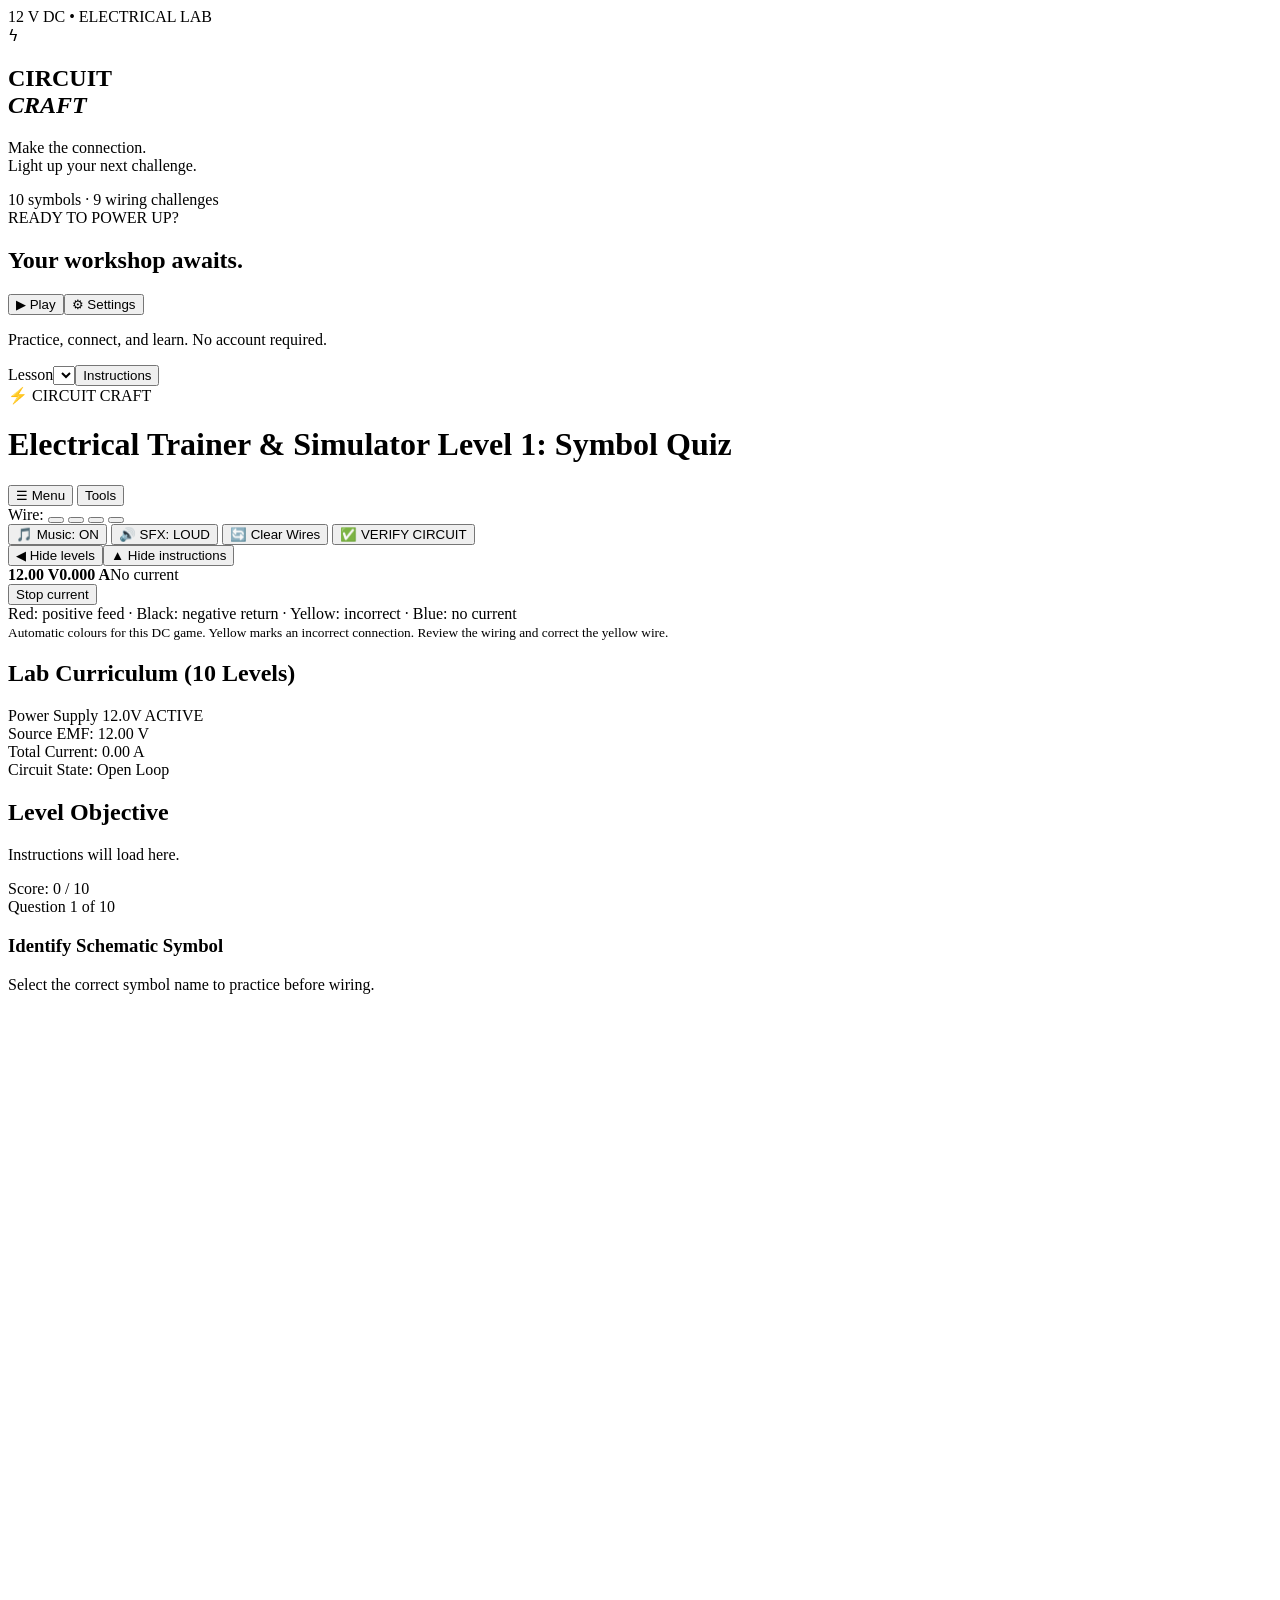
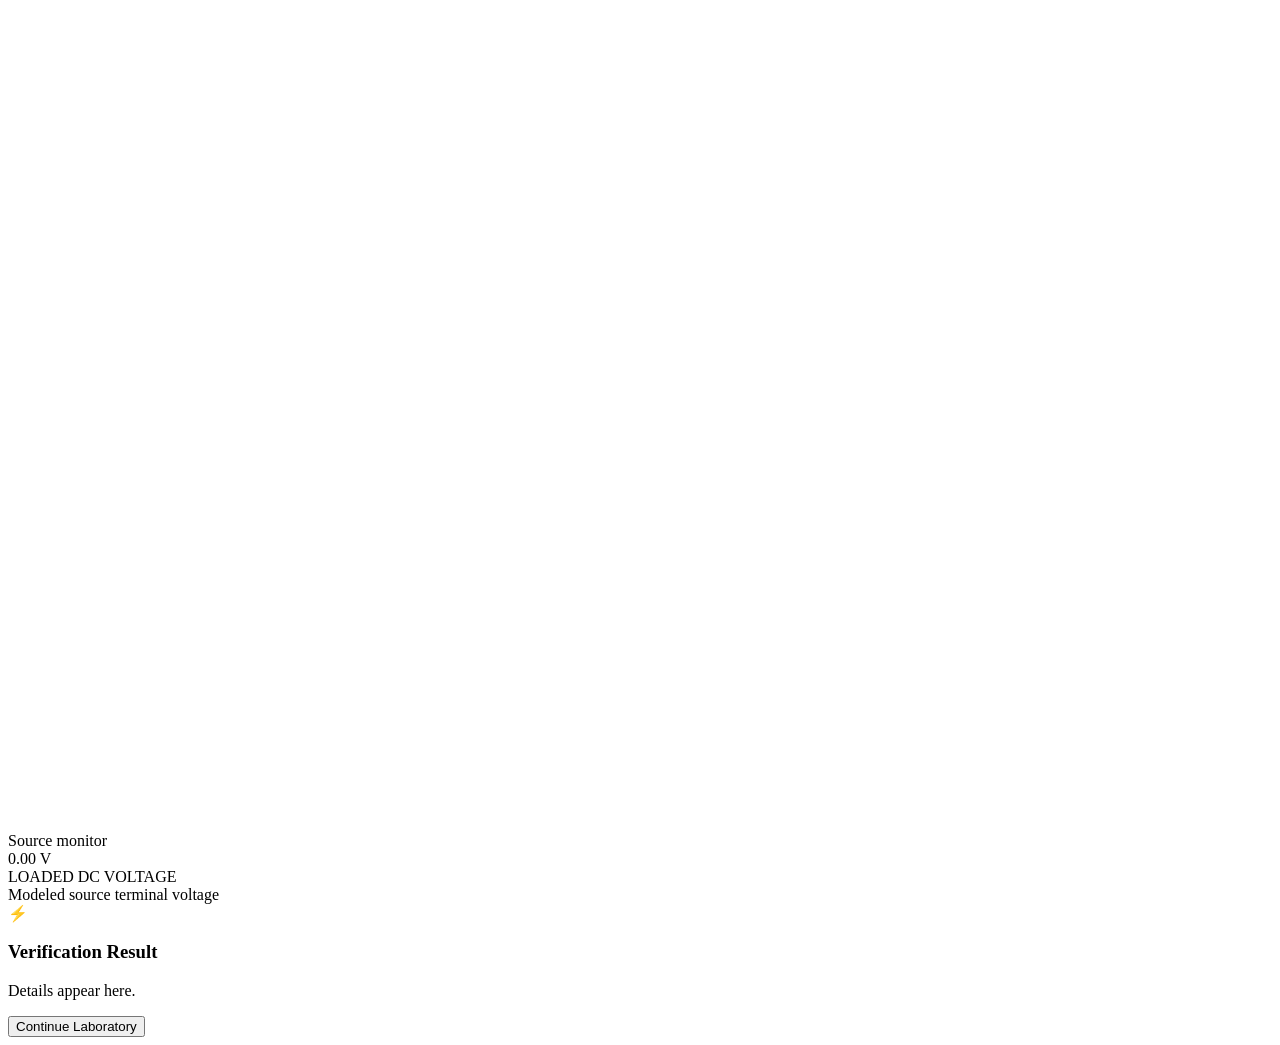
==== index.html @ 9e911fdd "first commit" ====
<!DOCTYPE html>
<html lang="en">
<head>
    <meta charset="UTF-8">
    <meta name="viewport" content="width=device-width, initial-scale=1.0, viewport-fit=cover">
    <title>Circuit Craft: Electrical Simulator & Vocational Trainer</title>
    <!-- Styles are bundled for offline use. -->
    <link rel="stylesheet" href="css/style.css">
    
    
</head>
<body data-screen="menu" class="flex flex-col h-screen w-screen overflow-hidden bg-stone-950">

    <!-- Top Header & Workspace Controls -->
    
<section id="startScreen" aria-label="Main menu">
 <div class="menu-shell">
  <div class="menu-intro"><span class="menu-eyebrow">12 V DC • ELECTRICAL LAB</span><div class="menu-bolt" aria-hidden="true">ϟ</div><h1>CIRCUIT<br><em>CRAFT</em></h1><p>Make the connection.<br>Light up your next challenge.</p><span class="menu-meta">10 symbols · 9 wiring challenges</span></div>
  <div class="menu-card" id="mainMenuPanel"><span class="menu-eyebrow">READY TO POWER UP?</span><h2>Your workshop awaits.</h2><button class="menu-primary" id="playGameBtn" onclick="startGame()">▶ Play</button><button onclick="openGameSettings()">⚙ Settings</button><p class="menu-footnote">Practice, connect, and learn. No account required.</p></div>
  <div class="menu-card" id="settingsPanel" hidden><h2>Settings</h2><label for="masterVolume">Sound volume <output id="volumeValue">60%</output></label><input id="masterVolume" type="range" min="0" max="100" value="60" oninput="setGameVolume(this.value)"><div class="sound-options"><button id="settingsMusicBtn" onclick="toggleMusic()">Music: ON</button><button id="settingsSfxBtn" onclick="toggleSFX()">Effects: ON</button></div><button onclick="previewGameSound()">♪ Test sound</button><button class="menu-primary" onclick="showMainMenu()">Back to menu</button></div>
 </div>
</section>
<div id="phoneNavigation"><label for="phoneLevelSelect">Lesson</label><select id="phoneLevelSelect" onchange="loadLevel(Number(this.value))" aria-label="Choose lesson"></select><button id="phoneHelpBtn" onclick="togglePhoneHelp()" aria-expanded="false">Instructions</button></div>
    <header class="h-14 bg-stone-950 border-b border-stone-800 px-5 flex justify-between items-center z-20 shadow-xl shrink-0">
        <div class="flex items-center gap-3">
            <div class="px-3 py-1 bg-amber-600 rounded-lg shadow-md text-stone-950 font-black text-sm tracking-wider border border-amber-400">
                ⚡ CIRCUIT CRAFT
            </div>
            <div>
                <h1 class="text-sm font-bold text-stone-100 flex items-center gap-2">
                    Electrical Trainer & Simulator
                    <span id="levelBadge" class="text-[11px] font-bold px-2 py-0.5 rounded bg-amber-900/70 text-amber-300 border border-amber-600/50">Level 1: Symbol Quiz</span>
                </h1>
            </div>
        </div>

        <!-- Toolbar Buttons & Wire Color Picker -->
        <div class="flex items-center gap-3">
            <button onclick="showMainMenu()" class="px-3 py-1 bg-stone-800 text-amber-300 text-xs font-bold rounded border border-stone-700">☰ Menu</button>
            <button id="phoneToolsBtn" type="button" aria-expanded="false" onclick="togglePhoneTools()">Tools</button>
            <!-- Wire Color Palette -->
            <div id="wireColorPicker" class="flex items-center gap-1 bg-stone-900 px-2.5 py-1 rounded-lg border border-stone-700 shadow-inner">
                <span class="text-[10px] font-bold text-stone-400 uppercase mr-1">Wire:</span>
                <button onclick="selectWireColor('red')" id="colorBtn_red" class="w-5 h-5 rounded-full bg-red-600 border-2 border-white ring-2 ring-amber-400 scale-110 shadow" title="Red: Power / Positive (+)" aria-label="Red Wire"></button>
                <button onclick="selectWireColor('black')" id="colorBtn_black" class="w-5 h-5 rounded-full bg-stone-900 border-2 border-stone-400 shadow" title="Black: Ground / Negative (-)" aria-label="Black Wire"></button>
                <button onclick="selectWireColor('blue')" id="colorBtn_blue" class="w-5 h-5 rounded-full bg-blue-500 border-2 border-stone-400 shadow" title="Blue: Signal / Series Bridge" aria-label="Blue Wire"></button>
                <button onclick="selectWireColor('yellow')" id="colorBtn_yellow" class="w-5 h-5 rounded-full bg-amber-400 border-2 border-stone-400 shadow" title="Yellow: Control Feed" aria-label="Yellow Wire"></button>
            </div>

            <!-- Audio Controls -->
            <button id="toggleMusicBtn" onclick="toggleMusic()" class="px-2.5 py-1 bg-stone-800 hover:bg-stone-700 text-stone-200 text-xs font-semibold rounded border border-stone-700">
                🎵 Music: ON
            </button>
            <button id="toggleSoundBtn" onclick="toggleSFX()" class="px-2.5 py-1 bg-stone-800 hover:bg-stone-700 text-stone-200 text-xs font-semibold rounded border border-stone-700">
                🔊 SFX: LOUD
            </button>
            
            <!-- Circuit Actions -->
            <button onclick="resetCurrentLevelWires()" class="px-3 py-1 bg-stone-800 hover:bg-amber-900/40 text-amber-300 text-xs font-bold rounded border border-amber-600/40 transition">
                🔄 Clear Wires
            </button>
            <button id="verifyCircuitBtn" onclick="verifyCircuit()" class="px-4 py-1.5 bg-emerald-500 hover:bg-emerald-400 text-stone-950 font-black text-xs rounded shadow-lg transition shadow-emerald-950/50 flex items-center gap-1">
                ✅ VERIFY CIRCUIT
            </button>
        </div>
    </header>

    <!-- Main Workspace Container (Fixed Height Zero-Scroll Flex) -->
    <nav id="panelControls" aria-label="Workspace view"><button id="postToolbar" hidden onclick="openPostProblems()">5 problem post-test</button><button id="certificateToolbarButton" hidden onclick="openCertificate()">Certificate of participation</button><button id="levelPanelToggle" type="button" aria-controls="levelSidebar phoneNavigation" aria-expanded="true" onclick="toggleLevelPanel()">◀ Hide levels</button><button id="instructionPanelToggle" type="button" aria-controls="objectivePanel wiringDetails modelNotes wireHelp wireLegend" aria-expanded="true" onclick="toggleInstructionPanel()">▲ Hide instructions</button></nav><section id="liveBar" aria-label="Live electrical readings"><div><strong id="liveVoltage">12.00 V</strong><strong id="liveCurrent">0.000 A</strong><span id="liveState" role="status">No current</span></div><div><button id="supplyButton" onclick="toggleSupply()" aria-pressed="true">Stop current</button></div></section><div id="wireLegend">Red: positive feed · Black: negative return · Yellow: incorrect · Blue: no current<br><small>Automatic colours for this DC game. Yellow marks an incorrect connection. Review the wiring and correct the yellow wire.</small></div>
<div id="savedLevelBar"><span id="savedLevelStatus"></span><button id="stayNextLevel" hidden onclick="nextChosenLevel()">Continue level →</button></div><div id="appViewport" class="flex-1 flex overflow-hidden relative">
        
        <!-- Left Sidebar Curriculum Level Selector -->
        <aside id="levelSidebar" class="w-64 bg-stone-950/95 border-r border-stone-800 flex flex-col shrink-0 z-10">
            <div class="p-2.5 border-b border-stone-800 bg-stone-900/50">
                <h2 class="text-[10px] font-extrabold text-amber-500 uppercase tracking-widest">Lab Curriculum (10 Levels)</h2>
            </div>
            <div class="flex-1 overflow-y-auto p-2 space-y-1 text-xs" id="levelMenuList">
                <!-- Dynamically populated levels -->
            </div>

            <!-- Telemetry Diagnostic Monitor -->
            <div class="p-3 border-t border-stone-800 bg-stone-950 text-[11px] font-mono space-y-1">
                <div class="text-stone-400 font-extrabold font-sans uppercase tracking-wider mb-0.5 flex justify-between text-[10px]">
                    <span>Power Supply</span>
                    <span id="powerStatus" class="text-emerald-400">12.0V ACTIVE</span>
                </div>
                <div class="flex justify-between text-stone-300">
                    <span>Source EMF:</span>
                    <span class="text-amber-400 font-bold">12.00 V</span>
                </div>
                <div class="flex justify-between text-stone-300">
                    <span>Total Current:</span>
                    <span id="totalCurrentMeter" class="text-cyan-400 font-bold">0.00 A</span>
                </div>
                <div class="flex justify-between text-stone-300">
                    <span>Circuit State:</span>
                    <span id="circuitStateText" class="text-amber-400 font-bold">Open Loop</span>
                </div>
            </div>
        </aside>

        <!-- Center Wooden Board Workbench Canvas -->
        <main class="flex-1 relative flex flex-col overflow-hidden beige-wood-board" id="workbenchContainer">
            
            <!-- Objective Header Overlay -->
            <div id="objectivePanel" class="p-3 bg-stone-950/90 border-b border-stone-800 flex justify-between items-center z-10 shadow-md shrink-0">
                <div class="max-w-3xl">
                    <h2 id="taskTitle" class="text-sm font-black text-amber-400 flex items-center gap-2">Level Objective</h2>
                    <p id="taskDesc" class="text-xs text-stone-300 mt-0.5 leading-snug">Instructions will load here.</p>
                </div>
                <div id="quizScoreBadge" class="hidden px-3 py-1 bg-amber-500/20 border border-amber-500/40 text-amber-300 text-xs font-bold rounded-lg">
                    Score: <span id="quizScore">0</span> / <span id="quizTotal">10</span>
                </div>
            </div>

            <!-- LEVEL 1: SCHEMATIC SYMBOL QUIZ -->
            <div id="quizViewContainer" class="flex-1 flex flex-col items-center justify-center p-4 z-10 hidden">
                <div id="quizCard" class="bg-stone-950/95 border border-stone-800 rounded-2xl p-6 max-w-lg w-full shadow-2xl backdrop-blur-md">
                    <div id="quizHeading" class="text-center mb-4">
                        <span class="text-[10px] font-black uppercase tracking-widest text-amber-400 bg-amber-500/10 px-2.5 py-0.5 rounded-full border border-amber-500/20" id="quizProgress">Question 1 of 10</span>
                        <h3 class="text-xl font-black text-stone-100 mt-1">Identify Schematic Symbol</h3>
                        <p class="text-xs text-stone-400">Select the correct symbol name to practice before wiring.</p>
                    </div>

                    <div id="quizSymbolPanel" class="bg-stone-900 border border-stone-800 rounded-xl p-4 mb-4 flex items-center justify-center relative shadow-inner h-36">
                        <svg id="quizSymbolSvg" class="w-28 h-28" viewBox="0 0 100 100"></svg>
                    </div>

                    <div id="quizOptionsGrid" class="grid grid-cols-2 gap-2.5 mb-3"></div>
                    <button id="quizNextQuestion" hidden onclick="nextQuizQuestion()">Next question →</button><div id="quizFeedback" class="text-center text-xs font-bold h-5"></div>
                </div>
            </div>

            <!-- HARDWARE WIRING WORKSPACE CANVAS -->
            <section id="wiringStatusPanel" hidden aria-label="Wiring check"><div id="wiringStatus" role="status" aria-live="polite" data-state="pending">Wiring incomplete</div><p id="wiringDetails"></p><details id="modelNotes"><summary>12 V DC model · 10 Ω lamps — assumptions &amp; practical guidance</summary><p>Readings use a 12 V DC source with 0.10 Ω internal resistance and fixed 10 Ω lamps. Closed switches and wires have zero resistance in the main model. Loaded source voltage may be below 12 V.</p><p>Wire colours update automatically: red positive feed, black negative return, yellow incorrect, blue no current. Blue does not mean a physical conductor is safe to touch. Incorrect connections remain editable until the level is complete.</p><p>Real lamps change resistance as they heat. This simplified model does not predict heating, inrush, or component damage. Brightness approximates calculated power.</p><p>The green indicator means the labelled terminal networks match this lesson. Equivalent junction wiring is accepted; other terminal assignments may be rejected. All required switches must be ON to complete a level.</p><p>This is a virtual learning activity. Physical wiring requires separate instructor-approved procedures and suitable equipment. The game does not provide installation or safety certification.</p><p>Reference: <a href="https://openstax.org/books/university-physics-volume-2/pages/10-3-kirchhoffs-rules" target="_blank" rel="noopener">OpenStax: Kirchhoff’s rules</a></p></details></section><div id="boardTools" hidden><div id="wireHelp"><strong>Flexible wires</strong><br>Connect two terminals. Click a wire to attach a pin; drag the pin to shape it. Double-click a pin to remove it. Esc cancels.</div><div class="wire-actions"><button id="autoRouteBtn" onclick="autoRouteSelected()" disabled>Reset wire shape</button><button id="deleteWireBtn" onclick="deleteSelectedWire()" disabled>Delete selected wire</button></div></div>
            <div id="wiringWorkspace" class="flex-1 relative w-full h-full overflow-hidden"><div id="boardSurface">
                <!-- SVG Wire Vectors Layer -->
                <svg id="wireCanvas" class="absolute inset-0 w-full h-full pointer-events-none z-10">
                    <defs>
                        <filter id="wireDropShadow" x="-10%" y="-10%" width="120%" height="120%">
                            <feDropShadow dx="2" dy="3" stdDeviation="2" flood-color="#000" flood-opacity="0.6"/>
                        </filter>
                    </defs>
                </svg>

                <!-- Confetti Visual Layer -->
                <canvas id="confettiCanvas" class="absolute inset-0 w-full h-full pointer-events-none z-20"></canvas>

                <!-- Dynamic Electrical Components Layer -->
                <div id="componentsLayer" class="absolute inset-0 z-0"></div>

                <!-- DRAGGABLE DIGITAL MULTIMETER WIDGET -->
                <div id="multimeterWidget" class="absolute top-4 right-4 w-44 bg-stone-950 border-2 border-stone-700 rounded-xl p-3 shadow-2xl z-30 cursor-move">
                    <div class="flex justify-between items-center mb-1.5 border-b border-stone-800 pb-1">
                        <span class="text-[10px] font-black text-stone-400 uppercase tracking-wider">Source monitor</span>
                        <span class="w-2 h-2 rounded-full bg-emerald-500 animate-pulse"></span>
                    </div>
                    <div class="bg-emerald-950/80 border border-emerald-800/80 rounded p-1.5 text-center mb-2">
                        <div id="multimeterReadout" class="font-mono text-base font-extrabold text-emerald-400 tracking-widest">0.00 V</div>
                        <div id="multimeterMode" class="text-[9px] font-mono text-emerald-600 font-bold">LOADED DC VOLTAGE</div>
                    </div>
                    <div class="text-[9px] text-stone-500 text-center font-bold">Modeled source terminal voltage</div>
                </div>
            </div>

            </div>
            <!-- Red Flash Screen FX Layer -->
            <div id="shockOverlay" class="absolute inset-0 pointer-events-none z-40 transition-opacity duration-150 opacity-0 bg-red-600/70"></div>
        </main>
    </div>

<div id="lessonResult" hidden role="dialog" aria-modal="true" aria-labelledby="resultTitle"><div class="result-card"><h2 id="resultTitle"></h2><p id="resultProgress"></p><p id="finalScore" hidden></p><button id="certificateReflectionButton" hidden onclick="openCertificate()">Please enter your name — get certificate</button><label for="understandAnswer">Do you understand the wiring and how the current flows?</label><select id="understandAnswer" onchange="document.getElementById('resultContinue').disabled=!this.value"><option value="">Choose your answer</option><option>Yes, I understand</option><option>I need more practice</option><option>I need help from my teacher</option></select><button id="resultContinue" onclick="continueLesson()" disabled>Continue level</button><button onclick="stayOnLevel()">Stay and review this level</button><label for="resultLevel">Go back to a level</label><select id="resultLevel"></select><button onclick="chooseResultLevel()">Go to selected level</button><button onclick="exitLesson()">Exit to menu</button></div></div>
<div id="correctToast" hidden role="status">★ Correct! Nicely done!</div>
<div id="celebrationOverlay" hidden role="dialog" aria-modal="true" aria-labelledby="celebrationTitle"><div id="celebrationParticles" aria-hidden="true"></div><div class="celebration-card"><div class="celebration-star" aria-hidden="true">★</div><h2 id="celebrationTitle">Circuit complete!</h2><p id="celebrationCaption"></p><p id="celebrationTotalScore" hidden aria-live="polite" style="font-size:clamp(24px,6vw,36px);font-weight:900;color:#fbbf24"></p><p>Your next step: reflect on what you learned.</p><button id="certificateCelebrationButton" hidden onclick="openCertificate()">Please enter your name — get certificate</button><button id="celebrationNext" onclick="finishCelebration()">Continue to question</button></div></div>
<div id="certificateDialog" hidden role="dialog" aria-modal="true" aria-labelledby="certificateTitle"><div class="certificate-card"><h2 id="certificateTitle">Your certificate of participation</h2><form onsubmit="prepareCertificate(event)"><label for="certificateName">Please enter your name</label><input id="certificateName" name="name" autocomplete="name" maxlength="80" required oninput="this.setCustomValidity('');invalidateCertificate()" placeholder="Full name as it should appear"><p>Your name stays on this device and is used only to create this certificate.</p><button type="submit">Create my certificate</button></form><p id="certificateMessage" role="status"></p><img id="certificatePreview" hidden alt="Your participation certificate"><a id="certificateDownload" hidden download onclick="afterCertificateDownload()">Download certificate</a><button onclick="closeCertificate()">Back to game</button></div></div>
<div id="postDialog" hidden role="dialog" aria-modal="true" aria-labelledby="postTitle"><section class="post-card"><h2 id="postTitle" tabindex="-1">Create a new wiring problem scenario</h2><div id="postIntro"><p>Your certificate download has been requested. Ready for five wiring problems?</p><p>This post-test has a separate score out of 5. It does not change your level score or certificate.</p><button onclick="startPostProblems()">Start the 5 problems</button></div><div id="postQuestion" hidden><p id="postProgress"></p><h3 id="postHeading"></h3><p id="postSituation"></p><div id="postDiagram" aria-label="Circuit description"></div><div id="postOptions"></div><p id="postFeedback" role="status" aria-live="polite"></p><div class="post-actions"><button id="postPrevious" onclick="movePostProblem(-1)">Previous problem</button><button id="postNext" onclick="movePostProblem(1)">Next problem</button></div></div><div id="postSummary" hidden><h3>Post-test completed</h3><p id="postScore"></p><div id="postReview"></div><button onclick="reviewPostProblems()">Review my answers</button></div><p class="post-note">These questions use the game's simplified DC circuits. They are not instructions for wiring a 230 V board.</p><button onclick="closePostProblems()">Back to game — keep my answers</button></section></div>
    <!-- Modal Dialog -->
    <div id="feedbackModal" class="fixed inset-0 bg-stone-950/80 backdrop-blur-sm flex items-center justify-center z-50 hidden">
        <div class="bg-stone-900 border border-stone-700 rounded-2xl p-5 max-w-sm w-full shadow-2xl text-center space-y-3">
            <div id="modalIcon" class="text-4xl">⚡</div>
            <h3 id="modalTitle" class="text-lg font-black text-stone-100">Verification Result</h3>
            <p id="modalBody" class="text-xs text-stone-300 leading-relaxed">Details appear here.</p>
            <button id="nextLevelBtn" hidden onclick="advanceVerifiedLevel()" class="w-full py-2 bg-emerald-500 text-stone-950 font-black rounded-lg text-xs">Next lesson</button>
            <button onclick="closeModal()" class="w-full py-2 bg-amber-500 hover:bg-amber-400 text-stone-950 font-black rounded-lg text-xs shadow-md">
                Continue Laboratory
            </button>
        </div>
    </div>

    <script src="js/script-1.js"></script>
<script src="js/script-2.js"></script>
<script id="deviceFitRuntime" src="js/script-3.js"></script><script id="visibleLevelRuntime" src="js/script-4.js"></script></body>
</html>
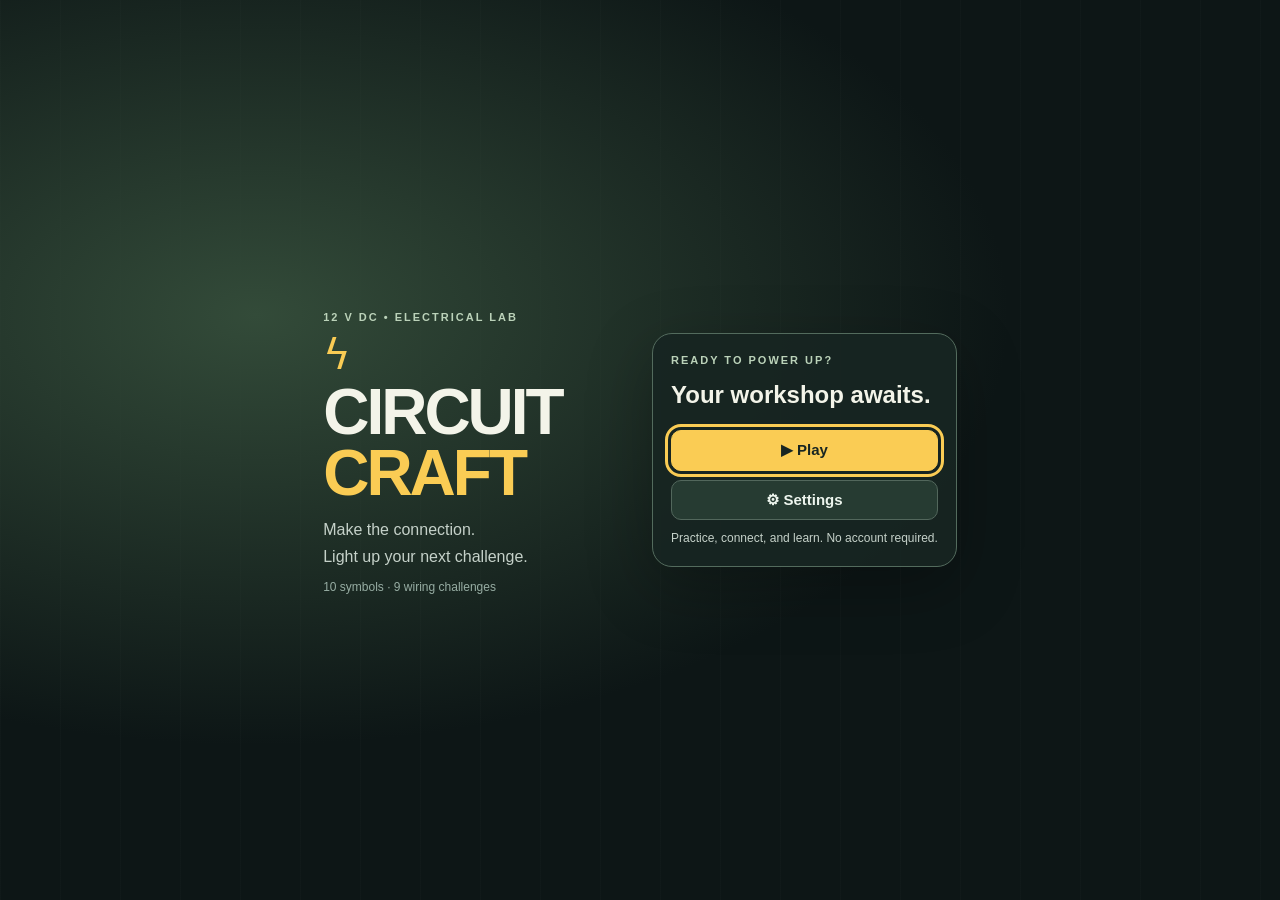
==== commit ee814435: "first commit" ====
--- a/index.html
+++ b/index.html
@@ -5,10 +5,457 @@
     <meta name="viewport" content="width=device-width, initial-scale=1.0, viewport-fit=cover">
     <title>Circuit Craft: Electrical Simulator & Vocational Trainer</title>
     <!-- Styles are bundled for offline use. -->
-    <link rel="stylesheet" href="css/style.css">
+    <style>*,:after,:before{--tw-border-spacing-x:0;--tw-border-spacing-y:0;--tw-translate-x:0;--tw-translate-y:0;--tw-rotate:0;--tw-skew-x:0;--tw-skew-y:0;--tw-scale-x:1;--tw-scale-y:1;--tw-pan-x: ;--tw-pan-y: ;--tw-pinch-zoom: ;--tw-scroll-snap-strictness:proximity;--tw-gradient-from-position: ;--tw-gradient-via-position: ;--tw-gradient-to-position: ;--tw-ordinal: ;--tw-slashed-zero: ;--tw-numeric-figure: ;--tw-numeric-spacing: ;--tw-numeric-fraction: ;--tw-ring-inset: ;--tw-ring-offset-width:0px;--tw-ring-offset-color:#fff;--tw-ring-color:rgba(59,130,246,.5);--tw-ring-offset-shadow:0 0 #0000;--tw-ring-shadow:0 0 #0000;--tw-shadow:0 0 #0000;--tw-shadow-colored:0 0 #0000;--tw-blur: ;--tw-brightness: ;--tw-contrast: ;--tw-grayscale: ;--tw-hue-rotate: ;--tw-invert: ;--tw-saturate: ;--tw-sepia: ;--tw-drop-shadow: ;--tw-backdrop-blur: ;--tw-backdrop-brightness: ;--tw-backdrop-contrast: ;--tw-backdrop-grayscale: ;--tw-backdrop-hue-rotate: ;--tw-backdrop-invert: ;--tw-backdrop-opacity: ;--tw-backdrop-saturate: ;--tw-backdrop-sepia: ;--tw-contain-size: ;--tw-contain-layout: ;--tw-contain-paint: ;--tw-contain-style: }::backdrop{--tw-border-spacing-x:0;--tw-border-spacing-y:0;--tw-translate-x:0;--tw-translate-y:0;--tw-rotate:0;--tw-skew-x:0;--tw-skew-y:0;--tw-scale-x:1;--tw-scale-y:1;--tw-pan-x: ;--tw-pan-y: ;--tw-pinch-zoom: ;--tw-scroll-snap-strictness:proximity;--tw-gradient-from-position: ;--tw-gradient-via-position: ;--tw-gradient-to-position: ;--tw-ordinal: ;--tw-slashed-zero: ;--tw-numeric-figure: ;--tw-numeric-spacing: ;--tw-numeric-fraction: ;--tw-ring-inset: ;--tw-ring-offset-width:0px;--tw-ring-offset-color:#fff;--tw-ring-color:rgba(59,130,246,.5);--tw-ring-offset-shadow:0 0 #0000;--tw-ring-shadow:0 0 #0000;--tw-shadow:0 0 #0000;--tw-shadow-colored:0 0 #0000;--tw-blur: ;--tw-brightness: ;--tw-contrast: ;--tw-grayscale: ;--tw-hue-rotate: ;--tw-invert: ;--tw-saturate: ;--tw-sepia: ;--tw-drop-shadow: ;--tw-backdrop-blur: ;--tw-backdrop-brightness: ;--tw-backdrop-contrast: ;--tw-backdrop-grayscale: ;--tw-backdrop-hue-rotate: ;--tw-backdrop-invert: ;--tw-backdrop-opacity: ;--tw-backdrop-saturate: ;--tw-backdrop-sepia: ;--tw-contain-size: ;--tw-contain-layout: ;--tw-contain-paint: ;--tw-contain-style: }/*! tailwindcss v3.4.17 | MIT License | https://tailwindcss.com*/*,:after,:before{box-sizing:border-box;border:0 solid #e5e7eb}:after,:before{--tw-content:""}:host,html{line-height:1.5;-webkit-text-size-adjust:100%;-moz-tab-size:4;-o-tab-size:4;tab-size:4;font-family:ui-sans-serif,system-ui,sans-serif,Apple Color Emoji,Segoe UI Emoji,Segoe UI Symbol,Noto Color Emoji;font-feature-settings:normal;font-variation-settings:normal;-webkit-tap-highlight-color:transparent}body{margin:0;line-height:inherit}hr{height:0;color:inherit;border-top-width:1px}abbr:where([title]){-webkit-text-decoration:underline dotted;text-decoration:underline dotted}h1,h2,h3,h4,h5,h6{font-size:inherit;font-weight:inherit}a{color:inherit;text-decoration:inherit}b,strong{font-weight:bolder}code,kbd,pre,samp{font-family:ui-monospace,SFMono-Regular,Menlo,Monaco,Consolas,Liberation Mono,Courier New,monospace;font-feature-settings:normal;font-variation-settings:normal;font-size:1em}small{font-size:80%}sub,sup{font-size:75%;line-height:0;position:relative;vertical-align:baseline}sub{bottom:-.25em}sup{top:-.5em}table{text-indent:0;border-color:inherit;border-collapse:collapse}button,input,optgroup,select,textarea{font-family:inherit;font-feature-settings:inherit;font-variation-settings:inherit;font-size:100%;font-weight:inherit;line-height:inherit;letter-spacing:inherit;color:inherit;margin:0;padding:0}button,select{text-transform:none}button,input:where([type=button]),input:where([type=reset]),input:where([type=submit]){-webkit-appearance:button;background-color:transparent;background-image:none}:-moz-focusring{outline:auto}:-moz-ui-invalid{box-shadow:none}progress{vertical-align:baseline}::-webkit-inner-spin-button,::-webkit-outer-spin-button{height:auto}[type=search]{-webkit-appearance:textfield;outline-offset:-2px}::-webkit-search-decoration{-webkit-appearance:none}::-webkit-file-upload-button{-webkit-appearance:button;font:inherit}summary{display:list-item}blockquote,dd,dl,figure,h1,h2,h3,h4,h5,h6,hr,p,pre{margin:0}fieldset{margin:0}fieldset,legend{padding:0}menu,ol,ul{list-style:none;margin:0;padding:0}dialog{padding:0}textarea{resize:vertical}input::-moz-placeholder,textarea::-moz-placeholder{opacity:1;color:#9ca3af}input::placeholder,textarea::placeholder{opacity:1;color:#9ca3af}[role=button],button{cursor:pointer}:disabled{cursor:default}audio,canvas,embed,iframe,img,object,svg,video{display:block;vertical-align:middle}img,video{max-width:100%;height:auto}[hidden]:where(:not([hidden=until-found])){display:none}.pointer-events-none{pointer-events:none}.visible{visibility:visible}.fixed{position:fixed}.absolute{position:absolute}.relative{position:relative}.inset-0{inset:0}.-bottom-1\.5{bottom:-.375rem}.-top-1\.5{top:-.375rem}.left-2{left:.5rem}.right-2{right:.5rem}.right-4{right:1rem}.top-4{top:1rem}.isolate{isolation:isolate}.z-0{z-index:0}.z-10{z-index:10}.z-20{z-index:20}.z-30{z-index:30}.z-40{z-index:40}.z-50{z-index:50}.my-1{margin-top:.25rem;margin-bottom:.25rem}.mb-0\.5{margin-bottom:.125rem}.mb-1{margin-bottom:.25rem}.mb-1\.5{margin-bottom:.375rem}.mb-2{margin-bottom:.5rem}.mb-3{margin-bottom:.75rem}.mb-4{margin-bottom:1rem}.mr-1{margin-right:.25rem}.mt-0\.5{margin-top:.125rem}.mt-1{margin-top:.25rem}.mt-1\.5{margin-top:.375rem}.mt-2{margin-top:.5rem}.flex{display:flex}.grid{display:grid}.hidden{display:none}.h-0{height:0}.h-1{height:.25rem}.h-10{height:2.5rem}.h-14{height:3.5rem}.h-2{height:.5rem}.h-2\.5{height:.625rem}.h-28{height:7rem}.h-36{height:9rem}.h-4{height:1rem}.h-5{height:1.25rem}.h-6{height:1.5rem}.h-full{height:100%}.h-screen{height:100vh}.w-0{width:0}.w-10{width:2.5rem}.w-2{width:.5rem}.w-2\.5{width:.625rem}.w-28{width:7rem}.w-3\/4{width:75%}.w-4{width:1rem}.w-44{width:11rem}.w-5{width:1.25rem}.w-64{width:16rem}.w-full{width:100%}.w-screen{width:100vw}.max-w-3xl{max-width:48rem}.max-w-lg{max-width:32rem}.max-w-sm{max-width:24rem}.flex-1{flex:1 1 0%}.shrink-0{flex-shrink:0}.scale-110{--tw-scale-x:1.1;--tw-scale-y:1.1}.scale-110,.transform{transform:translate(var(--tw-translate-x),var(--tw-translate-y)) rotate(var(--tw-rotate)) skewX(var(--tw-skew-x)) skewY(var(--tw-skew-y)) scaleX(var(--tw-scale-x)) scaleY(var(--tw-scale-y))}@keyframes pulse{50%{opacity:.5}}.animate-pulse{animation:pulse 2s cubic-bezier(.4,0,.6,1) infinite}.cursor-move{cursor:move}.cursor-pointer{cursor:pointer}.resize{resize:both}.grid-cols-2{grid-template-columns:repeat(2,minmax(0,1fr))}.flex-col{flex-direction:column}.items-center{align-items:center}.justify-center{justify-content:center}.justify-between{justify-content:space-between}.gap-1{gap:.25rem}.gap-2{gap:.5rem}.gap-2\.5{gap:.625rem}.gap-3{gap:.75rem}.space-y-1>:not([hidden])~:not([hidden]){--tw-space-y-reverse:0;margin-top:calc(.25rem*(1 - var(--tw-space-y-reverse)));margin-bottom:calc(.25rem*var(--tw-space-y-reverse))}.space-y-3>:not([hidden])~:not([hidden]){--tw-space-y-reverse:0;margin-top:calc(.75rem*(1 - var(--tw-space-y-reverse)));margin-bottom:calc(.75rem*var(--tw-space-y-reverse))}.overflow-hidden{overflow:hidden}.overflow-y-auto{overflow-y:auto}.truncate{overflow:hidden;text-overflow:ellipsis;white-space:nowrap}.rounded{border-radius:.25rem}.rounded-2xl{border-radius:1rem}.rounded-full{border-radius:9999px}.rounded-lg{border-radius:.5rem}.rounded-xl{border-radius:.75rem}.border{border-width:1px}.border-2{border-width:2px}.border-b{border-bottom-width:1px}.border-r{border-right-width:1px}.border-t{border-top-width:1px}.border-amber-300{--tw-border-opacity:1;border-color:rgb(252 211 77/var(--tw-border-opacity,1))}.border-amber-400{--tw-border-opacity:1;border-color:rgb(251 191 36/var(--tw-border-opacity,1))}.border-amber-500\/20{border-color:rgba(245,158,11,.2)}.border-amber-500\/40{border-color:rgba(245,158,11,.4)}.border-amber-600\/40{border-color:rgba(217,119,6,.4)}.border-amber-600\/50{border-color:rgba(217,119,6,.5)}.border-emerald-500{--tw-border-opacity:1;border-color:rgb(16 185 129/var(--tw-border-opacity,1))}.border-emerald-800\/80{border-color:rgba(6,95,70,.8)}.border-red-300{--tw-border-opacity:1;border-color:rgb(252 165 165/var(--tw-border-opacity,1))}.border-rose-500{--tw-border-opacity:1;border-color:rgb(244 63 94/var(--tw-border-opacity,1))}.border-stone-400{--tw-border-opacity:1;border-color:rgb(168 162 158/var(--tw-border-opacity,1))}.border-stone-600{--tw-border-opacity:1;border-color:rgb(87 83 78/var(--tw-border-opacity,1))}.border-stone-700{--tw-border-opacity:1;border-color:rgb(68 64 60/var(--tw-border-opacity,1))}.border-stone-700\/80{border-color:rgba(68,64,60,.8)}.border-stone-800{--tw-border-opacity:1;border-color:rgb(41 37 36/var(--tw-border-opacity,1))}.border-white{--tw-border-opacity:1;border-color:rgb(255 255 255/var(--tw-border-opacity,1))}.bg-amber-400{--tw-bg-opacity:1;background-color:rgb(251 191 36/var(--tw-bg-opacity,1))}.bg-amber-500{--tw-bg-opacity:1;background-color:rgb(245 158 11/var(--tw-bg-opacity,1))}.bg-amber-500\/10{background-color:rgba(245,158,11,.1)}.bg-amber-500\/20{background-color:rgba(245,158,11,.2)}.bg-amber-600{--tw-bg-opacity:1;background-color:rgb(217 119 6/var(--tw-bg-opacity,1))}.bg-amber-900\/70{background-color:rgba(120,53,15,.7)}.bg-black\/70{background-color:rgba(0,0,0,.7)}.bg-blue-500{--tw-bg-opacity:1;background-color:rgb(59 130 246/var(--tw-bg-opacity,1))}.bg-emerald-500{--tw-bg-opacity:1;background-color:rgb(16 185 129/var(--tw-bg-opacity,1))}.bg-emerald-600\/30{background-color:rgba(5,150,105,.3)}.bg-emerald-950\/80{background-color:rgba(2,44,34,.8)}.bg-red-600{--tw-bg-opacity:1;background-color:rgb(220 38 38/var(--tw-bg-opacity,1))}.bg-red-600\/70{background-color:rgba(220,38,38,.7)}.bg-rose-600\/30{background-color:rgba(225,29,72,.3)}.bg-stone-800{--tw-bg-opacity:1;background-color:rgb(41 37 36/var(--tw-bg-opacity,1))}.bg-stone-900{--tw-bg-opacity:1;background-color:rgb(28 25 23/var(--tw-bg-opacity,1))}.bg-stone-900\/50{background-color:rgba(28,25,23,.5)}.bg-stone-900\/90{background-color:rgba(28,25,23,.9)}.bg-stone-950{--tw-bg-opacity:1;background-color:rgb(12 10 9/var(--tw-bg-opacity,1))}.bg-stone-950\/80{background-color:rgba(12,10,9,.8)}.bg-stone-950\/90{background-color:rgba(12,10,9,.9)}.bg-stone-950\/95{background-color:rgba(12,10,9,.95)}.p-1\.5{padding:.375rem}.p-2{padding:.5rem}.p-2\.5{padding:.625rem}.p-3{padding:.75rem}.p-4{padding:1rem}.p-5{padding:1.25rem}.p-6{padding:1.5rem}.px-0\.5{padding-left:.125rem;padding-right:.125rem}.px-1{padding-left:.25rem;padding-right:.25rem}.px-2{padding-left:.5rem;padding-right:.5rem}.px-2\.5{padding-left:.625rem;padding-right:.625rem}.px-3{padding-left:.75rem;padding-right:.75rem}.px-4{padding-left:1rem;padding-right:1rem}.px-5{padding-left:1.25rem;padding-right:1.25rem}.py-0\.5{padding-top:.125rem;padding-bottom:.125rem}.py-1{padding-top:.25rem;padding-bottom:.25rem}.py-1\.5{padding-top:.375rem;padding-bottom:.375rem}.py-2{padding-top:.5rem;padding-bottom:.5rem}.pb-1{padding-bottom:.25rem}.text-left{text-align:left}.text-center{text-align:center}.font-mono{font-family:ui-monospace,SFMono-Regular,Menlo,Monaco,Consolas,Liberation Mono,Courier New,monospace}.font-sans{font-family:ui-sans-serif,system-ui,sans-serif,Apple Color Emoji,Segoe UI Emoji,Segoe UI Symbol,Noto Color Emoji}.text-4xl{font-size:2.25rem;line-height:2.5rem}.text-\[10px\]{font-size:10px}.text-\[11px\]{font-size:11px}.text-\[8px\]{font-size:8px}.text-\[9px\]{font-size:9px}.text-base{font-size:1rem;line-height:1.5rem}.text-lg{font-size:1.125rem;line-height:1.75rem}.text-sm{font-size:.875rem;line-height:1.25rem}.text-xl{font-size:1.25rem;line-height:1.75rem}.text-xs{font-size:.75rem;line-height:1rem}.font-black{font-weight:900}.font-bold{font-weight:700}.font-extrabold{font-weight:800}.font-semibold{font-weight:600}.uppercase{text-transform:uppercase}.leading-relaxed{line-height:1.625}.leading-snug{line-height:1.375}.tracking-wider{letter-spacing:.05em}.tracking-widest{letter-spacing:.1em}.text-amber-300{--tw-text-opacity:1;color:rgb(252 211 77/var(--tw-text-opacity,1))}.text-amber-400{--tw-text-opacity:1;color:rgb(251 191 36/var(--tw-text-opacity,1))}.text-amber-500{--tw-text-opacity:1;color:rgb(245 158 11/var(--tw-text-opacity,1))}.text-amber-500\/80{color:rgba(245,158,11,.8)}.text-cyan-400{--tw-text-opacity:1;color:rgb(34 211 238/var(--tw-text-opacity,1))}.text-emerald-300{--tw-text-opacity:1;color:rgb(110 231 183/var(--tw-text-opacity,1))}.text-emerald-400{--tw-text-opacity:1;color:rgb(52 211 153/var(--tw-text-opacity,1))}.text-emerald-600{--tw-text-opacity:1;color:rgb(5 150 105/var(--tw-text-opacity,1))}.text-rose-300{--tw-text-opacity:1;color:rgb(253 164 175/var(--tw-text-opacity,1))}.text-rose-400{--tw-text-opacity:1;color:rgb(251 113 133/var(--tw-text-opacity,1))}.text-stone-100{--tw-text-opacity:1;color:rgb(245 245 244/var(--tw-text-opacity,1))}.text-stone-200{--tw-text-opacity:1;color:rgb(231 229 228/var(--tw-text-opacity,1))}.text-stone-300{--tw-text-opacity:1;color:rgb(214 211 209/var(--tw-text-opacity,1))}.text-stone-400{--tw-text-opacity:1;color:rgb(168 162 158/var(--tw-text-opacity,1))}.text-stone-500{--tw-text-opacity:1;color:rgb(120 113 108/var(--tw-text-opacity,1))}.text-stone-950{--tw-text-opacity:1;color:rgb(12 10 9/var(--tw-text-opacity,1))}.opacity-0{opacity:0}.opacity-70{opacity:.7}.shadow{--tw-shadow:0 1px 3px 0 rgba(0,0,0,.1),0 1px 2px -1px rgba(0,0,0,.1);--tw-shadow-colored:0 1px 3px 0 var(--tw-shadow-color),0 1px 2px -1px var(--tw-shadow-color)}.shadow,.shadow-2xl{box-shadow:var(--tw-ring-offset-shadow,0 0 #0000),var(--tw-ring-shadow,0 0 #0000),var(--tw-shadow)}.shadow-2xl{--tw-shadow:0 25px 50px -12px rgba(0,0,0,.25);--tw-shadow-colored:0 25px 50px -12px var(--tw-shadow-color)}.shadow-inner{--tw-shadow:inset 0 2px 4px 0 rgba(0,0,0,.05);--tw-shadow-colored:inset 0 2px 4px 0 var(--tw-shadow-color)}.shadow-inner,.shadow-lg{box-shadow:var(--tw-ring-offset-shadow,0 0 #0000),var(--tw-ring-shadow,0 0 #0000),var(--tw-shadow)}.shadow-lg{--tw-shadow:0 10px 15px -3px rgba(0,0,0,.1),0 4px 6px -4px rgba(0,0,0,.1);--tw-shadow-colored:0 10px 15px -3px var(--tw-shadow-color),0 4px 6px -4px var(--tw-shadow-color)}.shadow-md{--tw-shadow:0 4px 6px -1px rgba(0,0,0,.1),0 2px 4px -2px rgba(0,0,0,.1);--tw-shadow-colored:0 4px 6px -1px var(--tw-shadow-color),0 2px 4px -2px var(--tw-shadow-color)}.shadow-md,.shadow-xl{box-shadow:var(--tw-ring-offset-shadow,0 0 #0000),var(--tw-ring-shadow,0 0 #0000),var(--tw-shadow)}.shadow-xl{--tw-shadow:0 20px 25px -5px rgba(0,0,0,.1),0 8px 10px -6px rgba(0,0,0,.1);--tw-shadow-colored:0 20px 25px -5px var(--tw-shadow-color),0 8px 10px -6px var(--tw-shadow-color)}.shadow-emerald-950\/50{--tw-shadow-color:rgba(2,44,34,.5);--tw-shadow:var(--tw-shadow-colored)}.ring-2{--tw-ring-offset-shadow:var(--tw-ring-inset) 0 0 0 var(--tw-ring-offset-width) var(--tw-ring-offset-color);--tw-ring-shadow:var(--tw-ring-inset) 0 0 0 calc(2px + var(--tw-ring-offset-width)) var(--tw-ring-color)}.ring-2,.ring-4{box-shadow:var(--tw-ring-offset-shadow),var(--tw-ring-shadow),var(--tw-shadow,0 0 #0000)}.ring-4{--tw-ring-offset-shadow:var(--tw-ring-inset) 0 0 0 var(--tw-ring-offset-width) var(--tw-ring-offset-color);--tw-ring-shadow:var(--tw-ring-inset) 0 0 0 calc(4px + var(--tw-ring-offset-width)) var(--tw-ring-color)}.ring-amber-400{--tw-ring-opacity:1;--tw-ring-color:rgb(251 191 36/var(--tw-ring-opacity,1))}.ring-cyan-400{--tw-ring-opacity:1;--tw-ring-color:rgb(34 211 238/var(--tw-ring-opacity,1))}.filter{filter:var(--tw-blur) var(--tw-brightness) var(--tw-contrast) var(--tw-grayscale) var(--tw-hue-rotate) var(--tw-invert) var(--tw-saturate) var(--tw-sepia) var(--tw-drop-shadow)}.backdrop-blur-md{--tw-backdrop-blur:blur(12px)}.backdrop-blur-md,.backdrop-blur-sm{-webkit-backdrop-filter:var(--tw-backdrop-blur) var(--tw-backdrop-brightness) var(--tw-backdrop-contrast) var(--tw-backdrop-grayscale) var(--tw-backdrop-hue-rotate) var(--tw-backdrop-invert) var(--tw-backdrop-opacity) var(--tw-backdrop-saturate) var(--tw-backdrop-sepia);backdrop-filter:var(--tw-backdrop-blur) var(--tw-backdrop-brightness) var(--tw-backdrop-contrast) var(--tw-backdrop-grayscale) var(--tw-backdrop-hue-rotate) var(--tw-backdrop-invert) var(--tw-backdrop-opacity) var(--tw-backdrop-saturate) var(--tw-backdrop-sepia)}.backdrop-blur-sm{--tw-backdrop-blur:blur(4px)}.transition{transition-property:color,background-color,border-color,text-decoration-color,fill,stroke,opacity,box-shadow,transform,filter,-webkit-backdrop-filter;transition-property:color,background-color,border-color,text-decoration-color,fill,stroke,opacity,box-shadow,transform,filter,backdrop-filter;transition-property:color,background-color,border-color,text-decoration-color,fill,stroke,opacity,box-shadow,transform,filter,backdrop-filter,-webkit-backdrop-filter;transition-timing-function:cubic-bezier(.4,0,.2,1);transition-duration:.15s}.transition-all{transition-property:all;transition-timing-function:cubic-bezier(.4,0,.2,1);transition-duration:.15s}.transition-opacity{transition-property:opacity;transition-timing-function:cubic-bezier(.4,0,.2,1)}.duration-150,.transition-opacity{transition-duration:.15s}.duration-300{transition-duration:.3s}.ease-out{transition-timing-function:cubic-bezier(0,0,.2,1)}.hover\:bg-amber-400:hover{--tw-bg-opacity:1;background-color:rgb(251 191 36/var(--tw-bg-opacity,1))}.hover\:bg-amber-500\/20:hover{background-color:rgba(245,158,11,.2)}.hover\:bg-amber-900\/40:hover{background-color:rgba(120,53,15,.4)}.hover\:bg-emerald-400:hover{--tw-bg-opacity:1;background-color:rgb(52 211 153/var(--tw-bg-opacity,1))}.hover\:bg-stone-700:hover{--tw-bg-opacity:1;background-color:rgb(68 64 60/var(--tw-bg-opacity,1))}.hover\:bg-stone-800:hover{--tw-bg-opacity:1;background-color:rgb(41 37 36/var(--tw-bg-opacity,1))}.focus\:outline-none:focus{outline:2px solid transparent;outline-offset:2px}.disabled\:cursor-not-allowed:disabled{cursor:not-allowed}.disabled\:opacity-40:disabled{opacity:.4}</style>
     
+    <style>
+        * {
+            box-sizing: border-box;
+            user-select: none;
+        }
+        html, body {
+            width: 100vw;
+            height: 100vh;
+            margin: 0;
+            padding: 0;
+            overflow: hidden; /* ZERO SCROLLING */
+            font-family: 'Inter', sans-serif;
+            background-color: #12100e;
+            color: #f8fafc;
+        }
+
+        /* Beige Oak Wooden Workbench Board Texture */
+        .beige-wood-board {
+            background-color: #d8c4a9;
+            background-image: 
+                radial-gradient(ellipse at 50% 50%, rgba(255,255,255,0.2) 0%, rgba(0,0,0,0.12) 100%),
+                repeating-linear-gradient(0deg, transparent, transparent 2px, rgba(150, 110, 75, 0.08) 2px, rgba(150, 110, 75, 0.08) 5px),
+                repeating-linear-gradient(90deg, rgba(120,90,60,0.06) 0px, rgba(120,90,60,0.06) 2px, transparent 2px, transparent 60px);
+            box-shadow: inset 0 0 120px rgba(60, 40, 18, 0.45);
+        }
+
+        /* Terminal Screw styling */
+        .terminal-node {
+            transition: transform 0.15s cubic-bezier(0.175, 0.885, 0.32, 1.275), box-shadow 0.15s ease;
+        }
+        .terminal-node:hover {
+            transform: scale(1.35);
+            box-shadow: 0 0 18px #38bdf8;
+        }
+        .screw-head {
+            background: radial-gradient(circle at 30% 30%, #f1f5f9, #475569);
+            box-shadow: inset 1px 1px 2px rgba(255,255,255,0.9), 1px 2px 4px rgba(0,0,0,0.5);
+        }
+
+        /* Boom Shake Screen FX */
+        @keyframes boomShake {
+            0% { transform: translate(0, 0) rotate(0deg); }
+            10% { transform: translate(-12px, -12px) rotate(-2deg); }
+            20% { transform: translate(12px, 8px) rotate(2deg); }
+            30% { transform: translate(-10px, 10px) rotate(-1deg); }
+            40% { transform: translate(10px, -8px) rotate(1deg); }
+            50% { transform: translate(-6px, 4px) rotate(0deg); }
+            100% { transform: translate(0, 0) rotate(0deg); }
+        }
+        .boom-animation {
+            animation: boomShake 0.45s ease-in-out;
+        }
+
+        @keyframes redFlash {
+            0% { background-color: rgba(225, 29, 72, 0.85); }
+            100% { background-color: transparent; }
+        }
+        .flash-red {
+            animation: redFlash 0.5s ease-out forwards;
+        }
+
+        /* Custom scrollbar for menu */
+        ::-webkit-scrollbar {
+            width: 5px;
+        }
+        ::-webkit-scrollbar-track {
+            background: #181512;
+        }
+        ::-webkit-scrollbar-thumb {
+            background: #b45309;
+            border-radius: 3px;
+        }
     
-</head>
+        /* Board lanes keep hardware and flexible wiring separate. */
+        header { height:auto !important; min-height:56px; flex-wrap:wrap; gap:10px; padding:10px 16px !important; }
+        header > div { flex-wrap:wrap; }
+        #workbenchContainer, #appViewport { min-width:0; min-height:0; }
+        #wiringWorkspace { overflow:auto !important; min-height:0; }
+        #boardSurface { position:relative; min-width:100%; }
+        #wireCanvas { z-index:1; overflow:visible; }
+        #componentsLayer { z-index:2; pointer-events:none; }
+        .board-component { pointer-events:auto; height:148px; background:#24201c !important; backdrop-filter:none !important; }
+        .board-component > .terminal-row { position:absolute; bottom:-9px; left:14px; right:14px; width:auto; margin:0; }
+        .terminal-row > div { position:relative; }
+        .terminal-row span { position:absolute; bottom:23px; white-space:nowrap; color:#e7e5e4; }
+        .terminal-node { width:20px; height:20px; touch-action:manipulation; }
+        .terminal-node:focus-visible { outline:3px solid #38bdf8; outline-offset:3px; }
+        #boardTools { display:flex; flex-wrap:wrap; align-items:center; gap:12px; padding:10px 16px; background:#24201c; border-bottom:1px solid #57534e; flex-shrink:0; }
+        #boardTools[hidden] { display:none; }
+        #wireHelp { flex:1; min-width:180px; font-size:11px; color:#d6d3d1; line-height:1.6; }
+        #wireHelp strong { color:#fbbf24; }
+        .wire-actions { display:flex; gap:6px; flex-wrap:wrap; }
+        .wire-actions button { background:#44403c; border:1px solid #78716c; border-radius:6px; padding:6px 10px; font-size:11px; }
+        .wire-actions button:disabled { opacity:.35; cursor:default; }
+        #multimeterWidget { position:static !important; width:145px; padding:6px 10px; cursor:default; flex-shrink:0; }
+        #multimeterWidget > div { margin:0; }
+        #multimeterWidget > div:last-child { display:none; }
+        .wire-hit { pointer-events:stroke; cursor:crosshair; touch-action:none; }
+        .wire-pin { pointer-events:all; cursor:grab; touch-action:none; }
+        .wire-pin:active { cursor:grabbing; }
+        .wire-pin:focus { stroke:#fff; stroke-width:4; }
+        @media(max-width:760px) { aside { width:160px !important; } header h1 { display:none !important; } }
+        @media(max-width:520px) { #appViewport { flex-direction:column; } aside { width:100% !important; max-height:130px; } aside > div:last-child { display:none; } #levelMenuList { display:flex; gap:6px; } #levelMenuList > div { display:none; } #levelMenuList > button { min-width:180px; } }
+
+    #wiringStatusPanel { flex-shrink:0; padding:10px 16px; background:#1c1917; border-bottom:1px solid #57534e; max-height:30vh; overflow:auto; }
+#wiringStatusPanel[hidden], #nextLevelBtn[hidden] { display:none; }
+#wiringStatus { font-size:13px; font-weight:800; }
+#wiringStatus[data-state="correct"] { color:#6ee7b7; }
+#wiringStatus[data-state="fault"] { color:#fda4af; }
+#wiringStatus[data-state="pending"] { color:#fcd34d; }
+#wiringDetails { font-size:11px; line-height:1.5; margin:4px 0; color:#e7e5e4; }
+#modelNotes { font-size:11px; line-height:1.6; color:#d6d3d1; }
+#modelNotes summary { cursor:pointer; color:#7dd3fc; }
+#modelNotes p { margin:8px 0; max-width:1000px; }
+#modelNotes a { text-decoration:underline; color:#7dd3fc; }
+.component-reading { font:9px/1.3 'Fira Code',monospace; color:#bae6fd; position:absolute; left:4px; right:4px; bottom:31px; text-align:center; }
+.board-component { padding-bottom:32px !important; }
+#modalBody { white-space:pre-line; }
+
+/* Phone layout: retain readable cards; swipe the board instead of shrinking terminals. */
+html,body { width:100%; height:100%; }
+body { height:100dvh !important; padding-left:env(safe-area-inset-left); padding-right:env(safe-area-inset-right); padding-bottom:env(safe-area-inset-bottom); }
+#phoneNavigation { display:none; }
+#quizViewContainer { min-height:0; overflow:auto; }
+#quizFeedback { height:auto; min-height:20px; }
+#feedbackModal > div { max-height:90dvh; overflow:auto; }
+@media (pointer:coarse) {
+    button { touch-action:manipulation; }
+    .terminal-node::before { content:''; position:absolute; inset:-12px; border-radius:50%; }
+    .terminal-node { position:relative; }
+    .terminal-node:hover { transform:none; }
+    #wiringWorkspace { overscroll-behavior:contain; -webkit-overflow-scrolling:touch; }
+}
+@media (max-width:1100px) and (max-height:600px), (max-width:760px) {
+    #phoneNavigation { display:flex; align-items:center; gap:8px; flex-shrink:0; min-height:44px; padding:2px 8px; background:#0c0a09; border-bottom:1px solid #44403c; }
+    #phoneNavigation label { font-size:11px; color:#fbbf24; }
+    #phoneLevelSelect { flex:1; min-width:0; height:40px; background:#292524; color:#fafaf9; border:1px solid #78716c; border-radius:6px; font-size:12px; }
+    #phoneHelpBtn { min-height:40px; padding:0 10px; background:#292524; border:1px solid #78716c; border-radius:6px; font-size:11px; }
+    header { min-height:48px !important; padding:2px 6px !important; display:block !important; overflow-x:auto; flex-shrink:0; }
+    header > div:first-child { display:none !important; }
+    header > div:last-child { display:flex; flex-wrap:nowrap !important; gap:6px !important; width:max-content; }
+    header button { min-height:40px; white-space:nowrap; }
+    #wireColorPicker { padding:0 4px !important; gap:0 !important; }
+    #wireColorPicker > span { display:none; }
+    #wireColorPicker button { width:40px; height:40px; min-height:40px; transform:none; border-width:7px; border-color:#292524; box-shadow:none; }
+    #appViewport { flex-direction:row !important; min-height:0; }
+    aside { display:none !important; }
+    #objectivePanel { padding:5px 10px !important; min-height:30px; }
+    #taskTitle { font-size:11px; }
+    #taskDesc { display:none; }
+    #quizScoreBadge { font-size:11px; padding:2px 6px; white-space:nowrap; }
+    #wiringStatusPanel { padding:4px 10px; max-height:36px; }
+    #wiringStatus { font-size:11px; line-height:16px; }
+    #wiringDetails,#modelNotes { display:none; }
+    #boardTools { min-height:44px; padding:2px 6px; gap:6px; flex-wrap:nowrap; overflow-x:auto; }
+    #wireHelp { display:none; }
+    .wire-actions { flex-wrap:nowrap; flex-shrink:0; }
+    .wire-actions button { min-height:40px; white-space:nowrap; }
+    #multimeterWidget { width:115px; padding:2px 6px; border-width:1px; margin-left:auto; }
+    #multimeterWidget > div:first-child { display:none; }
+    #multimeterWidget #multimeterReadout { font-size:12px; line-height:16px; }
+    #multimeterMode { font-size:8px; line-height:10px; }
+    .phone-help-open #taskDesc { display:block; max-height:72px; overflow:auto; }
+    .phone-help-open #wiringStatusPanel { max-height:36vh; }
+    .phone-help-open #wiringDetails,.phone-help-open #modelNotes { display:block; }
+    .phone-help-open #wireHelp { display:block; font-size:10px; min-width:220px; }
+    #quizViewContainer { padding:6px; justify-content:flex-start; }
+    #quizCard { padding:10px !important; max-width:760px; margin:auto; }
+    #quizHeading { margin-bottom:6px; }
+    #quizHeading h3 { font-size:16px; }
+    #quizHeading p { display:none; }
+    #quizOptionsGrid { gap:6px; margin:0; }
+    #quizOptionsGrid button { min-height:44px; padding:8px; font-size:12px; line-height:1.3; }
+    #quizSymbolPanel { height:110px; padding:4px; margin:0; }
+    #quizSymbolSvg { width:100px; height:100px; }
+    #quizFeedback { font-size:11px; line-height:16px; margin-top:4px; }
+}
+@media (orientation:landscape) and (max-height:600px) and (max-width:1100px) {
+    #quizCard { display:grid; grid-template-columns:140px minmax(0,1fr); gap:6px 14px; }
+    #quizHeading { grid-column:1/-1; }
+    #quizHeading h3 { display:inline; margin-left:10px; font-size:14px; }
+    #quizSymbolPanel { grid-column:1; grid-row:2/4; height:112px; align-self:center; }
+    #quizOptionsGrid { grid-column:2; grid-row:2; }
+    #quizFeedback { grid-column:2; grid-row:3; }
+}
+
+@media (max-width:1100px) and (max-height:600px), (max-width:760px) {
+    body[data-mode="wiring"] #objectivePanel { display:none; }
+    body[data-mode="wiring"].phone-help-open #objectivePanel { display:flex; }
+    #boardTools { display:none; }
+    .phone-help-open #boardTools { display:flex; }
+    header .wire-actions { display:flex; flex-wrap:nowrap; }
+    #phoneNavigation { padding-top:max(2px,env(safe-area-inset-top)); }
+}
+
+#startScreen { position:fixed; inset:0; z-index:60; overflow:auto; padding:max(18px,env(safe-area-inset-top)) max(18px,env(safe-area-inset-right)) max(18px,env(safe-area-inset-bottom)) max(18px,env(safe-area-inset-left)); background:radial-gradient(ellipse at 20% 35%,#334b39 0%,transparent 52%),repeating-linear-gradient(90deg,#ffffff04 0 1px,transparent 1px 60px),#0d1616; color:#f3f4e9; }
+#startScreen[hidden], .menu-card[hidden] { display:none !important; }
+body:not([data-screen="game"]) > header,body:not([data-screen="game"]) > #phoneNavigation,body:not([data-screen="game"]) > #appViewport,body:not([data-screen="game"]) > #feedbackModal { display:none !important; }
+.menu-shell { min-height:100%; max-width:960px; margin:auto; display:grid; grid-template-columns:1fr 1fr; gap:64px; align-items:center; }
+.menu-eyebrow { color:#bbd2b9; font-size:11px; letter-spacing:2px; font-weight:800; }
+.menu-bolt { font-size:80px; line-height:1; color:#facc54; margin:14px 0; }
+.menu-intro h1 { font-size:clamp(38px,6vw,76px); line-height:.95; font-weight:900; letter-spacing:-3px; margin:0 0 20px; }
+.menu-intro em { font-style:normal; color:#facc54; }
+.menu-intro p { color:#c5d1c9; line-height:1.7; font-size:16px; }
+.menu-meta { display:block; color:#97ada3; font-size:12px; margin-top:22px; }
+.menu-card { padding:28px; border:1px solid #536b5d; background:#172522ee; border-radius:20px; box-shadow:0 20px 65px #0004; display:flex; flex-direction:column; gap:12px; }
+.menu-card h2 { font-size:24px; font-weight:800; margin:0 0 8px; }
+.menu-card button { min-height:46px; border:1px solid #52675c; background:#263b32; color:#edf5ee; border-radius:10px; padding:10px 16px; font-size:15px; font-weight:700; cursor:pointer; }
+.menu-card button:hover { background:#385443; }
+.menu-card button:focus-visible { outline:3px solid #facc54; outline-offset:3px; }
+.menu-card .menu-primary { background:#facc54; color:#172522; border-color:#facc54; }
+.menu-card .menu-primary:hover { background:#ffdf85; }
+.menu-card p { font-size:12px; line-height:1.6; color:#c5d1c9; margin:0; }
+.menu-card label { font-size:14px; display:flex; justify-content:space-between; }
+#masterVolume { width:100%; min-height:34px; accent-color:#facc54; }
+.sound-options { display:flex; gap:8px; }.sound-options button { flex:1; font-size:12px; }
+@media(max-height:600px) and (orientation:landscape) { .menu-shell { gap:24px; grid-template-columns:1fr 1.1fr; } .menu-bolt { font-size:40px; margin:4px 0; } .menu-intro h1 {font-size:40px;margin-bottom:12px;} .menu-intro p{font-size:12px;} .menu-meta{margin-top:8px;font-size:10px;} .menu-card{padding:16px;gap:8px;} .menu-card h2{font-size:20px;margin-bottom:2px;} .menu-card button{min-height:44px;padding:8px 12px;} }
+@media(max-width:520px) and (orientation:portrait) { .menu-shell { grid-template-columns:1fr; gap:24px; }.menu-intro {text-align:center;}.menu-intro h1 {font-size:44px;}.menu-bolt{font-size:40px;}.menu-intro p{display:none;} }
+/* Responsive viewport, safe areas and accessible overflow. */
+html { height:100%; -webkit-text-size-adjust:100%; }
+body { height:100vh !important; height:100dvh !important; padding-top:env(safe-area-inset-top,0px); }
+header { flex-shrink:0; max-height:32%; overflow:auto; }
+header > div { min-width:0; }
+#appViewport { flex:1 1 0%; }
+#workbenchContainer { min-width:0; }
+#wiringWorkspace { flex:1 1 0%; height:auto; scrollbar-gutter:stable; }
+#quizViewContainer { flex:1 1 0%; }
+#quizCard { flex-shrink:0; }
+#objectivePanel { gap:10px; }
+#objectivePanel > div:first-child { min-width:0; }
+#quizScoreBadge { flex-shrink:0; }
+#feedbackModal { padding:16px; padding-top:max(16px,env(safe-area-inset-top)); padding-bottom:max(16px,env(safe-area-inset-bottom)); }
+#feedbackModal > div { max-height:100%; }
+#feedbackModal button, #levelMenuList button { min-height:44px; }
+.menu-shell { grid-template-columns:minmax(0,1fr) minmax(0,1fr); gap:clamp(20px,5vw,64px); }
+.menu-card { min-width:0; }
+button,select { touch-action:manipulation; }
+@media(max-width:760px) and (orientation:portrait) {
+ .menu-shell { grid-template-columns:minmax(0,1fr); gap:20px; max-width:480px; }
+ .menu-intro { text-align:center; }
+ .menu-intro h1 { font-size:clamp(36px,9vw,54px); }
+ .menu-bolt { font-size:40px; margin:8px 0; }
+ .menu-intro p { display:none; }
+ .menu-card { padding:20px; }
+}
+@media (max-width:1100px) and (max-height:600px), (max-width:760px) {
+ #phoneNavigation { padding-top:2px; }
+ #phoneLevelSelect { font-size:16px; height:44px; }
+ #phoneHelpBtn { min-height:44px; }
+ header { max-height:none; scrollbar-width:thin; }
+ header > div:last-child { padding-bottom:2px; }
+ header button, .wire-actions button { min-height:44px; flex-shrink:0; }
+ #wireColorPicker button { width:44px; height:44px; }
+ #wireColorPicker button[aria-pressed="true"] { outline:2px solid #fbbf24; outline-offset:-3px; }
+ #quizOptionsGrid { grid-template-columns:repeat(2,minmax(0,1fr)); }
+ #quizOptionsGrid button { overflow-wrap:anywhere; }
+ .phone-help-open #objectivePanel { max-height:18vh; overflow:auto; flex-shrink:0; }
+ .phone-help-open #wiringStatusPanel { max-height:20vh; }
+ .phone-help-open #boardTools { max-height:72px; }
+}
+@media (max-height:450px) {
+ #quizCard { margin:0 auto; }
+ .phone-help-open #wireHelp { display:none; }
+}
+@media (pointer:coarse) {
+ .terminal-node { -webkit-tap-highlight-color:transparent; }
+ .board-component button { min-height:44px; min-width:44px; }
+}
+
+/* Phone controls stay reachable; advanced controls expand only on request. */
+#phoneToolsBtn { display:none; }
+@media (max-width:1100px) and (max-height:600px), (max-width:760px) {
+ header { overflow-y:auto; overflow-x:hidden; max-height:32vh; max-height:32dvh; }
+ header > div:last-child { display:grid !important; grid-template-columns:auto minmax(0,1fr) auto; width:100%; gap:4px !important; }
+ header > div:last-child > button:first-child { grid-column:1; grid-row:1; }
+ #wireColorPicker { grid-column:2; grid-row:1; justify-content:center; padding:0 !important; min-width:0; }
+ #wireColorPicker button { width:36px; height:44px; min-width:0; border-width:5px; }
+ #phoneToolsBtn { display:block; grid-column:3; grid-row:1; border:1px solid #78716c; border-radius:6px; padding:0 8px; background:#292524; }
+ #verifyCircuitBtn { grid-column:1/-1; justify-content:center; }
+ #toggleMusicBtn,#toggleSoundBtn,header button[onclick="resetCurrentLevelWires()"],header .wire-actions { display:none; }
+ .phone-tools-open #toggleMusicBtn,.phone-tools-open #toggleSoundBtn,.phone-tools-open header button[onclick="resetCurrentLevelWires()"] { display:block; grid-column:1/-1; }
+ .phone-tools-open header .wire-actions { display:flex; grid-column:1/-1; flex-wrap:wrap; }
+ body[data-mode="quiz"] #verifyCircuitBtn { display:none; }
+ #phoneNavigation { min-height:48px; }
+ #phoneNavigation label { display:none; }
+ #phoneLevelSelect { width:0; }
+ #wiringStatusPanel { min-height:24px; }
+ #wiringWorkspace { touch-action:pan-x pan-y; -webkit-overflow-scrolling:touch; }
+ .wire-hit { touch-action:pan-x pan-y; }
+ .board-component { height:164px; padding-bottom:56px !important; }
+ .board-component > .terminal-row { bottom:-22px; }
+ .terminal-node { width:44px; height:44px; min-width:44px; min-height:44px; transform:none !important; }
+ .terminal-node::before { content:none; }
+ .terminal-row span { bottom:48px; }
+ .component-reading { bottom:52px; }
+}
+@media(max-width:360px) { #wireColorPicker button { width:32px; } }
+
+</style>
+<style>
+#quizScoreBadge,#wireColorPicker{display:none!important}
+#liveBar{flex-shrink:0;background:#171717;color:#fafafa;padding:8px 12px;border-bottom:1px solid #57534e;display:flex;justify-content:space-between;gap:8px;flex-wrap:wrap}
+#liveBar>div{display:flex;align-items:center;gap:12px;flex-wrap:wrap}#liveBar strong{font-family:monospace;color:#6ee7b7;font-size:16px}#liveState{font-size:12px}
+#liveBar button,.result-card button,.result-card select{min-height:44px;padding:8px 12px;border:1px solid #78716c;border-radius:8px;background:#292524;color:#fafafa}
+#wireLegend{background:#292524;color:#fafafa;padding:5px 12px;font-size:12px;flex-shrink:0}#wireLegend small{font-size:11px}
+body[data-screen="menu"] #liveBar,body[data-screen="menu"] #wireLegend,body[data-mode="quiz"] #liveBar button{display:none}
+#lessonResult[hidden]{display:none}#lessonResult{position:fixed;inset:0;z-index:100;background:#000c;display:flex;align-items:center;justify-content:center;padding:16px;overflow:auto}
+.result-card{width:min(100%,460px);max-height:90dvh;overflow:auto;background:#1c1917;color:white;padding:24px;border:1px solid #78716c;border-radius:16px;display:flex;flex-direction:column;gap:12px}.result-card h2{font-size:24px;font-weight:bold}.result-card select{width:100%}.result-card button:disabled{opacity:.5}#finalScore{font-size:22px;color:#6ee7b7;font-weight:bold}
+.flow-active{stroke-dasharray:12 4;animation:wire-flow .7s linear infinite}@keyframes wire-flow{to{stroke-dashoffset:-16}}@media(prefers-reduced-motion:reduce){.flow-active{animation:none}}
+@media(max-width:760px){#liveBar{padding:6px 10px;gap:4px}#liveBar>div{gap:8px}#wireLegend{font-size:11px}#wireLegend small{display:none}#liveBar button{min-height:44px;font-size:12px}.result-card{padding:18px}}
+</style><style>
+#celebrationOverlay[hidden],#correctToast[hidden]{display:none!important}
+#celebrationOverlay{position:fixed;inset:0;z-index:120;display:grid;place-items:center;padding:20px;background:radial-gradient(ellipse at center,#164e63f5,#0c0a09fa);overflow:hidden}
+.celebration-card{position:relative;text-align:center;color:#fff;max-width:440px;animation:celebrate-in .45s ease-out}.celebration-star{color:#fbbf24;font-size:90px;text-shadow:0 0 45px #fbbf2488}.celebration-card h2{font-size:clamp(28px,7vw,44px);font-weight:900}.celebration-card p{margin:12px 0;font-size:16px}.celebration-card button{min-height:48px;margin-top:14px;padding:12px 20px;background:#fbbf24;color:#171717;border-radius:12px;font-weight:800}
+#celebrationParticles{position:absolute;inset:0;pointer-events:none}#celebrationParticles i{position:absolute;left:var(--x);top:-24px;width:10px;height:17px;border-radius:2px;animation:celebrate-fall 2.5s var(--delay) ease-in both}
+#correctToast{position:fixed;left:50%;top:18%;transform:translateX(-50%);z-index:110;pointer-events:none;max-width:90vw;width:max-content;padding:14px 22px;border-radius:14px;background:#065f46;color:#fff;font-size:18px;font-weight:800;box-shadow:0 6px 28px #0005}
+@keyframes celebrate-fall{to{transform:translate(var(--drift),110vh) rotate(620deg)}}@keyframes celebrate-in{from{opacity:0;transform:scale(.8)}to{opacity:1;transform:scale(1)}}@media(prefers-reduced-motion:reduce){.celebration-card,#celebrationParticles i{animation:none}}
+</style><style>
+#savedLevelBar{flex-shrink:0;background:#172b25;color:#d1fae5;padding:8px 12px;display:flex;align-items:center;justify-content:space-between;gap:8px;font-size:12px}#savedLevelBar button,#quizNextQuestion{background:#fbbf24;color:#171717;border-radius:8px;min-height:44px;padding:8px 12px;font-weight:bold;flex-shrink:0}body[data-screen="menu"] #savedLevelBar{display:none}.completed-board .wire-hit,.completed-board .wire-pin{pointer-events:none}.saved-answer{grid-column:1/-1;text-align:left;padding:10px;background:#292524;border-radius:8px;color:#fafafa;font-size:13px}#quizCard{max-height:100%;overflow:auto}#quizFeedback{height:auto;min-height:20px}#quizNextQuestion{margin:8px 0}#savedLevelBar [hidden],#quizNextQuestion[hidden]{display:none!important}
+</style><style>
+#panelControls{display:flex;flex-shrink:0;gap:8px;align-items:center;padding:4px 10px;background:#1c1917;border-bottom:1px solid #57534e}
+#panelControls button{min-height:44px;padding:8px 14px;border:1px solid #78716c;border-radius:8px;background:#292524;color:#fef3c7;font-size:13px;font-weight:700;touch-action:manipulation}
+#panelControls button:focus-visible{outline:3px solid #38bdf8;outline-offset:2px}
+body[data-screen="menu"] #panelControls{display:none}
+#levelSidebar{width:256px;max-width:256px;overflow:hidden;transition:width .22s ease,max-width .22s ease;min-width:0}
+body.levels-panel-hidden #levelSidebar{width:0!important;max-width:0!important;border:0;visibility:hidden}
+body.levels-panel-hidden #phoneNavigation{display:none!important}
+#phoneHelpBtn{display:none!important}
+body.instructions-panel-hidden #objectivePanel,body.instructions-panel-hidden #wiringDetails,body.instructions-panel-hidden #modelNotes,body.instructions-panel-hidden #wireHelp,body.instructions-panel-hidden #wireLegend{display:none!important}
+body.instructions-panel-hidden #wiringStatusPanel{padding:4px 10px;max-height:60px;overflow:auto}
+@media(max-width:760px),(max-width:1100px) and (max-height:600px){#panelControls{gap:6px;padding:3px 6px}#panelControls button{flex:1;padding:6px;font-size:12px}}
+@media(prefers-reduced-motion:reduce){#levelSidebar{transition:none}}
+</style><style>
+body.instructions-panel-hidden #multimeterWidget,body.instructions-panel-hidden .wire-actions{display:none!important}
+#certificateDialog[hidden],#certificateDownload[hidden],#certificatePreview[hidden],#certificateToolbarButton[hidden],#certificateReflectionButton[hidden],#certificateCelebrationButton[hidden]{display:none!important}
+#panelControls{flex-wrap:wrap}#certificateDialog{position:fixed;inset:0;z-index:150;background:#000d;display:grid;place-items:center;padding:16px;overflow:auto}.certificate-card{width:min(100%,760px);max-height:94dvh;overflow:auto;background:#1c1917;color:white;border-radius:16px;padding:24px;display:grid;gap:14px}.certificate-card h2{font-size:24px;font-weight:bold}.certificate-card form{display:grid;gap:12px}.certificate-card input{width:100%;padding:12px;color:#171717;background:white;border-radius:8px;font-size:16px}.certificate-card button,#certificateDownload{min-height:44px;background:#fbbf24;color:#171717;font-weight:bold;padding:12px;border-radius:8px;text-align:center}.certificate-card p{font-size:13px;color:#d6d3d1}#certificatePreview{width:100%;height:auto}#certificateCelebrationButton{display:block;margin:12px auto}
+</style><style>
+#postDialog[hidden],#postIntro[hidden],#postQuestion[hidden],#postSummary[hidden],#postToolbar[hidden]{display:none!important}
+#postDialog{position:fixed;inset:0;z-index:160;background:#000d;display:grid;place-items:center;padding:14px;overflow:auto}.post-card{width:min(100%,760px);max-height:94dvh;overflow:auto;background:#1c1917;color:#fafafa;border:1px solid #78716c;border-radius:16px;padding:24px}.post-card h2{font-size:24px;font-weight:800;margin-bottom:14px}.post-card h3{font-size:20px;font-weight:700;margin:12px 0}.post-card p{margin:12px 0;line-height:1.5}.post-card button{min-height:44px;padding:12px;border:1px solid #78716c;border-radius:8px;background:#292524;color:#fafafa;margin:4px 0}.post-card button:focus-visible{outline:3px solid #fbbf24;outline-offset:2px}.post-card button:disabled{opacity:.65}.post-card .post-chosen{border:2px solid #fbbf24;background:#453819}#postOptions{display:grid;gap:8px;margin-top:14px}#postOptions button{text-align:left}.post-actions{display:flex;justify-content:space-between;gap:10px;flex-wrap:wrap}#postDiagram{padding:14px;background:#0c0a09;border-radius:8px;font-family:monospace;line-height:1.7;overflow-wrap:anywhere}#postFeedback{color:#fde68a}#postScore{font-size:24px;font-weight:800;color:#6ee7b7}.post-note{font-size:12px;color:#d6d3d1}@media(max-width:600px){.post-card{padding:16px}.post-card h2{font-size:21px}}
+</style><style>
+#wiringWorkspace{overflow:hidden!important;scrollbar-gutter:auto;position:relative;min-height:80px}
+#boardSurface{position:absolute;min-width:0!important;transform-origin:top left}
+@media(max-width:760px),(max-width:1100px) and (max-height:600px){
+ #panelControls{padding:2px 6px}#liveBar{padding:3px 8px}#liveBar>div{gap:6px}#savedLevelBar{padding:4px 8px;font-size:11px}body[data-mode="wiring"] #appViewport{min-height:140px}
+}
+@media(max-height:500px) and (orientation:landscape){#liveBar{flex-wrap:nowrap}#panelControls button{min-height:36px}#savedLevelBar{padding:2px 8px}#phoneNavigation{min-height:40px}#phoneLevelSelect{height:36px}header #verifyCircuitBtn{grid-column:2!important;grid-row:1}}
+</style><style id="deviceFitStyles">
+/* Unified visible-viewport layout for phones, tablets and laptops. */
+[hidden]{display:none!important}
+.wire-hit,.wire-pin{touch-action:none!important}
+html,body{width:100%!important;height:100%!important;min-height:0!important;overflow:hidden!important;overscroll-behavior:none}
+body{position:fixed;inset:0;height:var(--app-vh,100dvh)!important;max-height:var(--app-vh,100dvh)!important;padding:env(safe-area-inset-top,0px) env(safe-area-inset-right,0px) env(safe-area-inset-bottom,0px) env(safe-area-inset-left,0px);display:flex;flex-direction:column}
+#chromeViewport{position:relative;flex:0 0 auto;min-height:0;overflow:hidden;width:100%}
+#chromeContent{display:flex;flex-direction:column;transform-origin:top left;width:100%;position:relative}
+body[data-screen="menu"] #chromeViewport{display:none!important}
+#chromeContent header{display:flex!important;min-height:0!important;height:auto!important;max-height:none!important;overflow:visible!important;flex-wrap:wrap;padding:4px 8px!important;gap:6px!important}
+#chromeContent header>div:last-child{display:flex!important;width:auto!important;flex:1;justify-content:flex-end;flex-wrap:wrap!important;gap:5px!important;padding:0}
+#chromeContent header button{min-height:36px;padding:5px 8px;font-size:11px;white-space:normal}
+#chromeContent #phoneToolsBtn{display:none!important}
+#chromeContent #toggleMusicBtn,#chromeContent #toggleSoundBtn,#chromeContent header button[onclick="resetCurrentLevelWires()"]{display:block!important}
+#chromeContent #phoneNavigation{display:flex!important;min-height:0;padding:3px 8px;gap:6px}
+#chromeContent #phoneLevelSelect{height:36px;flex:1;width:auto;min-width:0;font-size:16px}
+#chromeContent #phoneNavigation label{display:block;font-size:11px}
+#chromeContent #panelControls{display:flex;flex-wrap:wrap;gap:4px;padding:3px 6px}
+#chromeContent #panelControls button{flex:1;min-height:34px;padding:5px 8px;font-size:11px;line-height:1.2}
+#chromeContent #liveBar{padding:3px 8px;gap:4px;flex-wrap:nowrap}
+#chromeContent #liveBar>div{gap:7px;min-width:0;flex-wrap:wrap}
+#chromeContent #liveBar strong{font-size:14px}
+#chromeContent #liveState{font-size:10px}
+#chromeContent #liveBar button{min-height:34px;padding:4px 8px;font-size:11px}
+#chromeContent #savedLevelBar{padding:3px 8px;font-size:11px;gap:4px}
+#chromeContent #savedLevelBar button{min-height:34px;padding:4px 8px;font-size:11px}
+#chromeContent #wireLegend{padding:3px 8px;font-size:10px;line-height:1.3}
+#chromeContent #wireLegend small{display:none}
+#chromeContent #objectivePanel{display:flex;padding:4px 8px!important;min-height:0;max-height:none;overflow:visible}
+#chromeContent #taskTitle{font-size:12px;line-height:1.3}
+#chromeContent #taskDesc{display:block;max-height:none;overflow:visible;font-size:11px;line-height:1.35}
+#chromeContent #wiringStatusPanel{padding:3px 8px;max-height:none;min-height:0;overflow:visible}
+#chromeContent #wiringStatus{font-size:11px;line-height:1.3}
+#chromeContent #wiringDetails{font-size:10px;line-height:1.3;margin:2px 0}
+#chromeContent #modelNotes{display:block;font-size:10px;line-height:1.3}
+#chromeContent #modelNotes summary{cursor:pointer}
+#chromeContent #boardTools{display:flex;max-height:none;min-height:0;overflow:visible;padding:3px 8px;gap:5px;flex-wrap:wrap}
+#chromeContent #wireHelp{font-size:10px;line-height:1.3;min-width:150px}
+#chromeContent .wire-actions{display:flex;flex-wrap:wrap;gap:4px}
+#chromeContent .wire-actions button{min-height:32px;padding:4px 6px;font-size:10px}
+#chromeContent #multimeterWidget{min-width:95px;width:110px;padding:3px 5px}
+body.instructions-panel-hidden #chromeContent #boardTools{display:none!important}
+body.levels-panel-hidden #chromeContent #phoneNavigation{display:none!important}
+#appViewport,#workbenchContainer{flex:1 1 0%!important;min-width:0!important;min-height:0!important;overflow:hidden!important}
+#levelSidebar{display:none!important}
+#wiringWorkspace{flex:1 1 0%!important;min-width:0!important;min-height:0!important;overflow:hidden!important;touch-action:manipulation;scrollbar-gutter:auto}
+#boardSurface{min-height:0;transform-origin:top left}
+.board-component{height:132px!important;width:140px!important;padding:8px 8px 40px!important}
+.board-component>.terminal-row{bottom:-18px!important;left:10px!important;right:10px!important}
+.terminal-node{width:40px!important;height:40px!important;min-width:40px!important;min-height:40px!important;transform:none!important}
+.terminal-row span{bottom:42px!important;font-size:9px}
+.component-reading{bottom:38px!important;font-size:9px}
+.board-component button[id^="sw_btn_"]{min-height:32px!important;height:32px;font-size:11px}
+#quizViewContainer{position:relative;min-height:0!important;padding:8px;overflow:hidden!important;display:flex;align-items:center;justify-content:center}
+#quizViewContainer.hidden{display:none!important}
+#quizCard{max-height:none!important;flex-shrink:0;transform-origin:center center;overflow:visible!important;padding:12px!important;width:min(100%,540px)}
+#quizHeading{margin-bottom:6px}#quizHeading h3{font-size:17px}#quizHeading p{display:block;font-size:11px}
+#quizSymbolPanel{height:100px;margin:0 0 8px;padding:4px}#quizSymbolSvg{width:90px;height:90px}
+#quizOptionsGrid{grid-template-columns:repeat(2,minmax(0,1fr));gap:6px;margin:0}
+#quizOptionsGrid button{min-height:40px;padding:7px;font-size:12px;line-height:1.3;overflow-wrap:anywhere}
+#quizFeedback{min-height:18px;font-size:11px;line-height:1.3;margin-top:5px}
+#quizNextQuestion{min-height:36px;padding:6px 10px;margin:6px 0}
+.saved-answer{font-size:12px;line-height:1.4;padding:9px}
+#quizReviewPager{display:flex;gap:8px;align-items:center;justify-content:space-between;margin-top:8px;font-size:12px}
+#quizReviewPager button{min-height:36px;background:#44403c;color:white;border-radius:6px;padding:6px 10px}
+#startScreen,#lessonResult,#certificateDialog,#postDialog,#feedbackModal,#celebrationOverlay,#deviceHelpDialog{position:fixed;inset:0;overflow:hidden!important;padding:max(8px,env(safe-area-inset-top)) max(8px,env(safe-area-inset-right)) max(8px,env(safe-area-inset-bottom)) max(8px,env(safe-area-inset-left));align-items:center;justify-content:center}
+#startScreen{display:grid;place-items:center}
+.menu-shell{min-height:0!important;width:min(100%,960px);max-width:960px;transform-origin:center center;gap:24px}
+.menu-intro h1{font-size:clamp(32px,6vw,64px);margin-bottom:12px}.menu-bolt{font-size:42px;margin:6px 0}.menu-meta{margin-top:8px}
+.menu-card{padding:18px;gap:9px}.menu-card button{min-height:40px;padding:8px 12px}
+.result-card,.certificate-card,.post-card,#feedbackModal>div,.celebration-card,.device-help-card{max-height:none!important;overflow:visible!important;transform-origin:center center;flex-shrink:0}
+.result-card{gap:8px;padding:16px}.result-card h2,.certificate-card h2,.post-card h2{font-size:21px}
+.result-card button,.result-card select{min-height:38px;padding:7px;font-size:13px}
+.certificate-card{gap:9px;padding:16px;max-width:680px}.certificate-card form{gap:7px}
+#certificateName{font-size:16px}.certificate-card button,#certificateDownload{min-height:38px;padding:8px}
+#certificatePreview{height:min(28dvh,220px);object-fit:contain;width:100%}
+.post-card{padding:15px}.post-card h2{margin-bottom:8px}.post-card h3{font-size:17px;margin:7px 0}.post-card p{font-size:13px;line-height:1.35;margin:7px 0}
+#postOptions{gap:5px;margin-top:8px}#postOptions button,.post-card button{min-height:38px;font-size:13px;padding:8px;margin:2px 0}
+#postDiagram{padding:8px;font-size:12px;line-height:1.35}.post-note{font-size:11px!important}
+#postReview p{font-size:12px}.celebration-star{font-size:60px}.celebration-card p{margin:8px 0}
+#deviceHelpDialog[hidden]{display:none!important}#deviceHelpDialog{z-index:170;background:#000d;display:flex}
+.device-help-card{width:min(100%,580px);padding:20px;background:#1c1917;border:1px solid #78716c;border-radius:14px;color:#fafafa}
+.device-help-card h2{font-size:21px;font-weight:bold;margin-bottom:10px}.device-help-card p{line-height:1.5;font-size:14px;margin:8px 0}
+.device-help-actions{display:flex;justify-content:space-between;gap:8px;align-items:center;margin-top:12px}.device-help-actions button{min-height:40px;padding:8px 12px;border-radius:8px;background:#44403c}
+@media(max-width:760px){#chromeContent header>div:first-child{display:none!important}.menu-shell{grid-template-columns:minmax(0,1fr);max-width:420px;gap:14px}.menu-intro{text-align:center}.menu-intro p,.menu-meta{display:none}.menu-intro h1{font-size:36px;margin-bottom:0}.menu-bolt{font-size:28px;margin:0 0 5px}.menu-card h2{font-size:20px}}
+@media(max-height:500px) and (orientation:landscape){.menu-shell{grid-template-columns:minmax(0,1fr) minmax(0,1fr);max-width:850px;gap:16px}.menu-intro h1{font-size:36px}#chromeContent header{padding:2px 6px!important}#chromeContent header button{min-height:30px}#chromeContent #phoneLevelSelect{height:30px}#chromeContent #panelControls button,#chromeContent #liveBar button,#chromeContent #savedLevelBar button{min-height:30px}#chromeContent #liveBar strong{font-size:12px}#quizCard{display:grid;grid-template-columns:110px minmax(0,1fr);gap:5px 12px;width:min(100%,740px)}#quizHeading{grid-column:1/-1}#quizSymbolPanel{grid-column:1;grid-row:2/5;height:100px;margin:0;align-self:center}#quizOptionsGrid,#quizFeedback,#quizNextQuestion,#quizReviewPager{grid-column:2}.saved-answer{padding:6px;font-size:11px}}
+@media(prefers-reduced-motion:reduce){#chromeContent,.menu-shell,.result-card,.certificate-card,.post-card{transition:none!important}}
+</style><style id="visibleLevelStyles">
+/* Keep the active lesson visible independently of collapsible panels. */
+#currentLessonBar{display:flex;align-items:center;gap:8px;padding:6px 10px;background:#4a3415;color:#fff7d6;border-bottom:1px solid #a88439;line-height:1.3;flex-shrink:0}
+#currentLessonTitle{font-size:13px;font-weight:800;overflow-wrap:anywhere;min-width:0;flex:1}
+#currentLessonState{font-size:10px;font-weight:700;white-space:nowrap}
+#chromeContent #phoneNavigation{display:block!important;padding:4px 8px}
+#phoneNavigation>label,#phoneLevelSelect{display:none!important}
+#levelChoiceButtons{display:grid;grid-template-columns:repeat(10,minmax(0,1fr));gap:4px;width:100%}
+#levelChoiceButtons button{display:flex;align-items:center;justify-content:center;gap:3px;min-width:0;min-height:34px;border:1px solid #78716c;border-radius:7px;background:#292524;color:#fafafa;font-size:12px;font-weight:700;touch-action:manipulation}
+#levelChoiceButtons button[aria-current="step"]{background:#fbbf24;color:#171717;border:2px solid #fff0ad;box-shadow:inset 0 0 0 1px #92400e;font-weight:900}
+#levelChoiceButtons button[data-complete="true"]:not([aria-current="step"]){background:#16392d;color:#bbf7d0;border-color:#4ade80}
+#levelChoiceButtons button:focus-visible{outline:3px solid #7dd3fc;outline-offset:1px}
+body[data-screen="menu"] #currentLessonBar{display:none!important}
+body.levels-panel-hidden #chromeContent #phoneNavigation{display:none!important}
+@media(max-width:600px){#levelChoiceButtons{grid-template-columns:repeat(5,minmax(0,1fr))}#levelChoiceButtons button{min-height:34px}#currentLessonTitle{font-size:12px}}
+</style></head>
 <body data-screen="menu" class="flex flex-col h-screen w-screen overflow-hidden bg-stone-950">
 
     <!-- Top Header & Workspace Controls -->
@@ -187,7 +634,2512 @@
         </div>
     </div>
 
-    <script src="js/script-1.js"></script>
-<script src="js/script-2.js"></script>
-<script id="deviceFitRuntime" src="js/script-3.js"></script><script id="visibleLevelRuntime" src="js/script-4.js"></script></body>
+    <script>
+
+        let gamePlaying=false;
+        let gameStarted=false;
+        let masterVolume=0.6;
+        function saveAudioSettings(){try{localStorage.setItem('circuitCraft.audio',JSON.stringify({volume:masterVolume,music:isMusicEnabled,sfx:isSFXEnabled}));}catch(error){}}
+        function restoreAudioSettings(){
+            try{const saved=JSON.parse(localStorage.getItem('circuitCraft.audio')||'null');if(saved){if(Number.isFinite(saved.volume))masterVolume=Math.max(0,Math.min(1,saved.volume));if(typeof saved.music==='boolean')isMusicEnabled=saved.music;if(typeof saved.sfx==='boolean')isSFXEnabled=saved.sfx;}}catch(error){}
+            syncAudioControls();
+        }
+        function syncAudioControls(){
+            document.getElementById('masterVolume').value=Math.round(masterVolume*100);
+            document.getElementById('volumeValue').textContent=Math.round(masterVolume*100)+'%';
+            document.getElementById('toggleMusicBtn').textContent='🎵 Music: '+(isMusicEnabled?'ON':'OFF');
+            document.getElementById('toggleSoundBtn').textContent='🔊 SFX: '+(isSFXEnabled?'ON':'OFF');
+            document.getElementById('settingsMusicBtn').textContent='Music: '+(isMusicEnabled?'ON':'OFF');
+            document.getElementById('settingsSfxBtn').textContent='Effects: '+(isSFXEnabled?'ON':'OFF');
+            if(AudioEngine.master)AudioEngine.master.gain.setTargetAtTime(masterVolume,AudioEngine.ctx.currentTime,.02);
+            if(AudioEngine.sfxBus)AudioEngine.sfxBus.gain.setTargetAtTime(isSFXEnabled?1:0,AudioEngine.ctx.currentTime,.02);
+        }
+        function setGameVolume(value){masterVolume=Math.max(0,Math.min(1,Number(value)/100));syncAudioControls();saveAudioSettings();}
+        function pauseGame(){
+            cancelCelebration();
+            gamePlaying=false;cancelAutoAdvance();completionAnnounced=false;
+            if(quizTimer!==null){clearTimeout(quizTimer);quizTimer=null;if(currentLevelIndex===0){if(quizAnswered)quizCurrentQuestion=Math.min(quizCurrentQuestion+1,symbolQuizData.length);quizAnswered=false;if(quizCurrentQuestion>=symbolQuizData.length){finalQuizPoints=Math.max(finalQuizPoints,quizScore);completedLevels.add(0);}}}
+            AudioEngine.stopBackgroundMusic();
+            if(AudioEngine.ctx)AudioEngine.ctx.suspend().catch(()=>{});
+            document.getElementById('feedbackModal').classList.add('hidden');
+        }
+        function menuPanel(id){
+            document.body.dataset.screen='menu';document.getElementById('startScreen').hidden=false;
+            for(const name of ['mainMenuPanel','settingsPanel'])document.getElementById(name).hidden=name!==id;
+            document.getElementById(id).querySelector('button')?.focus();
+        }
+        function showMainMenu(){pauseGame();menuPanel('mainMenuPanel');document.getElementById('playGameBtn').textContent=gameStarted?'▶ Resume game':'▶ Play';}
+        function openGameSettings(){pauseGame();menuPanel('settingsPanel');syncAudioControls();}
+        function startGame(){
+            gamePlaying=true;gameStarted=true;document.body.dataset.screen='game';document.getElementById('startScreen').hidden=true;
+            try{AudioEngine.init();AudioEngine.ctx.resume().catch(()=>{});AudioEngine.startBackgroundMusic();}catch(error){}
+            if(currentLevelIndex===0){renderQuizQuestion();}
+            else {layoutBoard();updateCircuitPhysics();}
+        }
+        function previewGameSound(){try{AudioEngine.init();AudioEngine.ctx.resume().then(()=>AudioEngine.playClick()).catch(()=>{});}catch(error){}}
+
+        let currentLevelIndex = 0;
+        let isMusicEnabled = true;
+        let isSFXEnabled = true;
+        let selectedWireColor = 'red';
+        let quizScore = 0;
+        let quizCurrentQuestion = 0;
+        let activeWireStart = null;
+        let wires = [];
+        let componentStates = {};
+
+        // 10 Core Schematic Symbols
+        const symbolQuizData = [
+    {
+        "id": "battery",
+        "name": "DC Power Source / Battery",
+        "svg": "<path d=\"M 20 50 L 40 50 M 60 50 L 80 50 M 40 30 L 40 70 M 48 40 L 48 60 M 54 30 L 54 70 M 60 40 L 60 60\" stroke=\"#f59e0b\" stroke-width=\"4\" fill=\"none\" stroke-linecap=\"round\"/><text x=\"26\" y=\"24\" fill=\"#ef4444\" font-size=\"14\" font-weight=\"bold\">+</text><text x=\"64\" y=\"24\" fill=\"#94a3b8\" font-size=\"14\" font-weight=\"bold\">-</text>",
+        "options": [
+            "DC Power Source / Battery",
+            "AC Generator",
+            "Capacitor",
+            "Resistor"
+        ]
+    },
+    {
+        "id": "diode",
+        "name": "Diode",
+        "svg": "<path d=\"M10 50 H35 M65 50 H90 M35 28 L65 50 L35 72 Z M65 25 V75\" stroke=\"#f59e0b\" stroke-width=\"4\" fill=\"none\"/>",
+        "options": [
+            "Diode",
+            "Fixed Resistor",
+            "Non-polarized Capacitor",
+            "SPST Toggle Switch"
+        ]
+    },
+    {
+        "id": "switch",
+        "name": "SPST Toggle Switch",
+        "svg": "<path d=\"M 10 50 L 30 50 M 70 50 L 90 50\" stroke=\"#f59e0b\" stroke-width=\"4\"/><circle cx=\"30\" cy=\"50\" r=\"4\" fill=\"#38bdf8\"/><circle cx=\"70\" cy=\"50\" r=\"4\" fill=\"#38bdf8\"/><line x1=\"30\" y1=\"50\" x2=\"65\" y2=\"30\" stroke=\"#f59e0b\" stroke-width=\"4\" stroke-linecap=\"round\"/>",
+        "options": [
+            "Push Button",
+            "Potentiometer",
+            "SPST Toggle Switch",
+            "Diode"
+        ]
+    },
+    {
+        "id": "lamp",
+        "name": "Incandescent Lamp / Bulb",
+        "svg": "<path d=\"M 10 50 L 30 50 M 70 50 L 90 50\" stroke=\"#f59e0b\" stroke-width=\"4\"/><circle cx=\"50\" cy=\"50\" r=\"20\" fill=\"none\" stroke=\"#f59e0b\" stroke-width=\"4\"/><path d=\"M 36 36 L 64 64 M 36 64 L 64 36\" stroke=\"#f59e0b\" stroke-width=\"4\"/>",
+        "options": [
+            "Voltmeter",
+            "Incandescent Lamp / Bulb",
+            "Ammeter",
+            "Electric Motor"
+        ]
+    },
+    {
+        "id": "ground",
+        "name": "Ground / Common Return",
+        "svg": "<path d=\"M 50 20 L 50 50 M 20 50 L 80 50 M 32 62 L 68 62 M 44 74 L 56 74\" stroke=\"#f59e0b\" stroke-width=\"4\" stroke-linecap=\"round\"/>",
+        "options": [
+            "Ground / Common Return",
+            "Antenna",
+            "Shielding",
+            "Negative Pole"
+        ]
+    },
+    {
+        "id": "resistor",
+        "name": "Fixed Resistor",
+        "svg": "<path d=\"M10 50 H25 L30 35 L40 65 L50 35 L60 65 L70 35 L75 50 H90\" stroke=\"#f59e0b\" stroke-width=\"4\" fill=\"none\" stroke-linejoin=\"round\"/>",
+        "options": [
+            "Fixed Resistor",
+            "Diode",
+            "Capacitor",
+            "Inductor"
+        ]
+    },
+    {
+        "id": "capacitor",
+        "name": "Non-polarized Capacitor",
+        "svg": "<path d=\"M10 50 H42 M42 25 V75 M58 25 V75 M58 50 H90\" stroke=\"#f59e0b\" stroke-width=\"4\" fill=\"none\"/>",
+        "options": [
+            "DC Power Source / Battery",
+            "Non-polarized Capacitor",
+            "SPST Toggle Switch",
+            "Transformer"
+        ]
+    },
+    {
+        "id": "ammeter",
+        "name": "Ammeter",
+        "svg": "<path d=\"M10 50 H25 M75 50 H90\" stroke=\"#f59e0b\" stroke-width=\"4\"/><circle cx=\"50\" cy=\"50\" r=\"25\" stroke=\"#f59e0b\" stroke-width=\"4\" fill=\"none\"/><text x=\"50\" y=\"60\" text-anchor=\"middle\" font-size=\"30\" font-family=\"Arial,sans-serif\" font-weight=\"bold\" fill=\"#f59e0b\">A</text>",
+        "options": [
+            "Ammeter",
+            "Voltmeter",
+            "Electric Motor",
+            "Incandescent Lamp / Bulb"
+        ]
+    },
+    {
+        "id": "voltmeter",
+        "name": "Voltmeter",
+        "svg": "<path d=\"M10 50 H25 M75 50 H90\" stroke=\"#f59e0b\" stroke-width=\"4\"/><circle cx=\"50\" cy=\"50\" r=\"25\" stroke=\"#f59e0b\" stroke-width=\"4\" fill=\"none\"/><text x=\"50\" y=\"60\" text-anchor=\"middle\" font-size=\"30\" font-family=\"Arial,sans-serif\" font-weight=\"bold\" fill=\"#f59e0b\">V</text>",
+        "options": [
+            "Ammeter",
+            "Voltmeter",
+            "Electric Motor",
+            "Incandescent Lamp / Bulb"
+        ]
+    },
+    {
+        "id": "motor",
+        "name": "Electric Motor",
+        "svg": "<path d=\"M10 50 H25 M75 50 H90\" stroke=\"#f59e0b\" stroke-width=\"4\"/><circle cx=\"50\" cy=\"50\" r=\"25\" stroke=\"#f59e0b\" stroke-width=\"4\" fill=\"none\"/><text x=\"50\" y=\"60\" text-anchor=\"middle\" font-size=\"30\" font-family=\"Arial,sans-serif\" font-weight=\"bold\" fill=\"#f59e0b\">M</text>",
+        "options": [
+            "Ammeter",
+            "Voltmeter",
+            "Electric Motor",
+            "Incandescent Lamp / Bulb"
+        ]
+    }
+];
+
+        // 10 Full Vocational Curriculum Levels
+        const levels = [
+    {
+        "id": 0,
+        "title": "Level 1: Symbol Identification Quiz",
+        "category": "Phase 1: Theory",
+        "type": "quiz",
+        "description": "Identify all 10 essential schematic symbols to practice symbols before starting hands-on laboratory wiring."
+    },
+    {
+        "id": 1,
+        "title": "Level 2: Easy Series Wiring",
+        "category": "Phase 2: Series Wiring",
+        "type": "wiring",
+        "description": "Easy: make one complete path from Supply (+) to Switch 1, Lamp 1, Lamp 2, then Supply (−). Turn Switch 1 ON to light both lamps. Opening the switch stops current through both lamps.",
+        "components": [
+            {
+                "id": "batt",
+                "type": "power",
+                "x": 70,
+                "y": 120,
+                "label": "DC Supply"
+            },
+            {
+                "id": "sw1",
+                "type": "switch",
+                "x": 260,
+                "y": 120,
+                "label": "Switch 1"
+            },
+            {
+                "id": "lamp1",
+                "type": "lamp",
+                "x": 450,
+                "y": 120,
+                "label": "Lamp 1"
+            },
+            {
+                "id": "lamp2",
+                "type": "lamp",
+                "x": 640,
+                "y": 120,
+                "label": "Lamp 2"
+            }
+        ],
+        "targetCircuit": [
+            [
+                "BATT_POS",
+                "SW1_A"
+            ],
+            [
+                "SW1_B",
+                "LAMP1_A"
+            ],
+            [
+                "LAMP1_B",
+                "LAMP2_A"
+            ],
+            [
+                "LAMP2_B",
+                "BATT_NEG"
+            ]
+        ]
+    },
+    {
+        "id": 2,
+        "title": "Level 3: Moderate Series Wiring",
+        "category": "Phase 2: Series Wiring",
+        "type": "wiring",
+        "description": "Moderate: make one complete path from Supply (+) to Switch 1, Lamp 1, Lamp 2, Switch 2, Lamp 3, then Supply (−). Turn both switches ON. All three lamps share the same current; opening either switch turns them all off.",
+        "components": [
+            {
+                "id": "batt",
+                "type": "power",
+                "x": 60,
+                "y": 90,
+                "label": "DC Supply"
+            },
+            {
+                "id": "sw1",
+                "type": "switch",
+                "x": 250,
+                "y": 90,
+                "label": "Switch 1"
+            },
+            {
+                "id": "lamp1",
+                "type": "lamp",
+                "x": 440,
+                "y": 90,
+                "label": "Lamp 1"
+            },
+            {
+                "id": "lamp2",
+                "type": "lamp",
+                "x": 630,
+                "y": 90,
+                "label": "Lamp 2"
+            },
+            {
+                "id": "sw2",
+                "type": "switch",
+                "x": 440,
+                "y": 280,
+                "label": "Switch 2"
+            },
+            {
+                "id": "lamp3",
+                "type": "lamp",
+                "x": 250,
+                "y": 280,
+                "label": "Lamp 3"
+            }
+        ],
+        "targetCircuit": [
+            [
+                "BATT_POS",
+                "SW1_A"
+            ],
+            [
+                "SW1_B",
+                "LAMP1_A"
+            ],
+            [
+                "LAMP1_B",
+                "LAMP2_A"
+            ],
+            [
+                "LAMP2_B",
+                "SW2_A"
+            ],
+            [
+                "SW2_B",
+                "LAMP3_A"
+            ],
+            [
+                "LAMP3_B",
+                "BATT_NEG"
+            ]
+        ]
+    },
+    {
+        "id": 3,
+        "title": "Level 4: 6-Lamp Master Chain",
+        "category": "Phase 2: Series Wiring",
+        "type": "wiring",
+        "description": "Connect Supply (+) to Switch 1, then Lamp 1, Lamp 2, Lamp 3, Lamp 4, Lamp 5, Lamp 6, Switch 2, and Supply (−), in one series path. Both switches must be ON.",
+        "components": [
+            {
+                "id": "batt",
+                "type": "power",
+                "x": 40,
+                "y": 180
+            },
+            {
+                "id": "sw1",
+                "type": "switch",
+                "x": 320,
+                "y": 90,
+                "label": "Switch 1"
+            },
+            {
+                "id": "lamp1",
+                "type": "lamp",
+                "x": 460,
+                "y": 90,
+                "label": "Lamp 1"
+            },
+            {
+                "id": "lamp2",
+                "type": "lamp",
+                "x": 600,
+                "y": 90,
+                "label": "Lamp 2"
+            },
+            {
+                "id": "lamp3",
+                "type": "lamp",
+                "x": 600,
+                "y": 260,
+                "label": "Lamp 3"
+            },
+            {
+                "id": "lamp4",
+                "type": "lamp",
+                "x": 460,
+                "y": 260,
+                "label": "Lamp 4"
+            },
+            {
+                "id": "lamp5",
+                "type": "lamp",
+                "x": 320,
+                "y": 260,
+                "label": "Lamp 5"
+            },
+            {
+                "id": "lamp6",
+                "type": "lamp",
+                "x": 180,
+                "y": 260,
+                "label": "Lamp 6"
+            },
+            {
+                "id": "sw2",
+                "type": "switch",
+                "x": 40,
+                "y": 310,
+                "label": "Switch 2"
+            }
+        ],
+        "targetCircuit": [
+            [
+                "BATT_POS",
+                "SW1_A"
+            ],
+            [
+                "BATT_NEG",
+                "SW2_B"
+            ],
+            [
+                "SW1_B",
+                "LAMP1_A"
+            ],
+            [
+                "LAMP1_B",
+                "LAMP2_A"
+            ],
+            [
+                "LAMP2_B",
+                "LAMP3_A"
+            ],
+            [
+                "LAMP3_B",
+                "LAMP4_A"
+            ],
+            [
+                "LAMP4_B",
+                "LAMP5_A"
+            ],
+            [
+                "LAMP5_B",
+                "LAMP6_A"
+            ],
+            [
+                "LAMP6_B",
+                "SW2_A"
+            ]
+        ]
+    },
+    {
+        "id": 4,
+        "title": "Level 5: Master-Switch Parallel System",
+        "category": "Phase 3: Parallel Wiring",
+        "type": "wiring",
+        "description": "Connect Supply (+) to Master SW1. Split its output into two branches: SW2 controls Lamp 1; SW3 controls Lamps 2 and 3 in parallel. Connect each lamp return to Supply (−).",
+        "components": [
+            {
+                "id": "batt",
+                "type": "power",
+                "x": 40,
+                "y": 180
+            },
+            {
+                "id": "sw1",
+                "type": "switch",
+                "x": 320,
+                "y": 180,
+                "label": "Master SW1"
+            },
+            {
+                "id": "sw2",
+                "type": "switch",
+                "x": 600,
+                "y": 80,
+                "label": "SW2"
+            },
+            {
+                "id": "lamp1",
+                "type": "lamp",
+                "x": 740,
+                "y": 80,
+                "label": "Lamp 1"
+            },
+            {
+                "id": "sw3",
+                "type": "switch",
+                "x": 460,
+                "y": 280,
+                "label": "SW3"
+            },
+            {
+                "id": "lamp2",
+                "type": "lamp",
+                "x": 600,
+                "y": 230,
+                "label": "Lamp 2"
+            },
+            {
+                "id": "lamp3",
+                "type": "lamp",
+                "x": 600,
+                "y": 330,
+                "label": "Lamp 3"
+            }
+        ],
+        "targetCircuit": [
+            [
+                "BATT_POS",
+                "SW1_A"
+            ],
+            [
+                "BATT_NEG",
+                "LAMP1_B"
+            ],
+            [
+                "BATT_NEG",
+                "LAMP2_B"
+            ],
+            [
+                "BATT_NEG",
+                "LAMP3_B"
+            ],
+            [
+                "SW1_B",
+                "SW2_A"
+            ],
+            [
+                "SW1_B",
+                "SW3_A"
+            ],
+            [
+                "SW2_B",
+                "LAMP1_A"
+            ],
+            [
+                "SW3_B",
+                "LAMP2_A"
+            ],
+            [
+                "SW3_B",
+                "LAMP3_A"
+            ]
+        ]
+    },
+    {
+        "id": 5,
+        "title": "Level 6: Independent Parallel Channels",
+        "category": "Phase 3: Parallel Wiring",
+        "type": "wiring",
+        "description": "Split Supply (+) into three parallel paths: Switch 1 and Lamp 1; Switch 2 and Lamp 2; Switch 3 and Lamp 3. Connect each lamp return to Supply (−). Each switch controls its own lamp.",
+        "components": [
+            {
+                "id": "batt",
+                "type": "power",
+                "x": 50,
+                "y": 180
+            },
+            {
+                "id": "sw1",
+                "type": "switch",
+                "x": 360,
+                "y": 90,
+                "label": "Switch 1"
+            },
+            {
+                "id": "lamp1",
+                "type": "lamp",
+                "x": 540,
+                "y": 90,
+                "label": "Lamp 1"
+            },
+            {
+                "id": "sw2",
+                "type": "switch",
+                "x": 360,
+                "y": 220,
+                "label": "Switch 2"
+            },
+            {
+                "id": "lamp2",
+                "type": "lamp",
+                "x": 540,
+                "y": 220,
+                "label": "Lamp 2"
+            },
+            {
+                "id": "sw3",
+                "type": "switch",
+                "x": 360,
+                "y": 320,
+                "label": "Switch 3"
+            },
+            {
+                "id": "lamp3",
+                "type": "lamp",
+                "x": 540,
+                "y": 320,
+                "label": "Lamp 3"
+            }
+        ],
+        "targetCircuit": [
+            [
+                "BATT_POS",
+                "SW1_A"
+            ],
+            [
+                "BATT_POS",
+                "SW2_A"
+            ],
+            [
+                "BATT_POS",
+                "SW3_A"
+            ],
+            [
+                "BATT_NEG",
+                "LAMP1_B"
+            ],
+            [
+                "BATT_NEG",
+                "LAMP2_B"
+            ],
+            [
+                "BATT_NEG",
+                "LAMP3_B"
+            ],
+            [
+                "SW1_B",
+                "LAMP1_A"
+            ],
+            [
+                "SW2_B",
+                "LAMP2_A"
+            ],
+            [
+                "SW3_B",
+                "LAMP3_A"
+            ]
+        ]
+    },
+    {
+        "id": 6,
+        "title": "Level 7: 6-Lamp Dual Branch Grouping",
+        "category": "Phase 3: Parallel Wiring",
+        "type": "wiring",
+        "description": "Split Supply (+) into two groups. Switch 1 controls Lamps 1 and 2 in parallel. Switch 2 controls Lamps 3, 4, 5, and 6 in parallel. Connect every lamp return to Supply (−).",
+        "components": [
+            {
+                "id": "batt",
+                "type": "power",
+                "x": 40,
+                "y": 200
+            },
+            {
+                "id": "sw1",
+                "type": "switch",
+                "x": 300,
+                "y": 100,
+                "label": "Switch 1 (Duo)"
+            },
+            {
+                "id": "lamp1",
+                "type": "lamp",
+                "x": 450,
+                "y": 60,
+                "label": "Lamp 1"
+            },
+            {
+                "id": "lamp2",
+                "type": "lamp",
+                "x": 450,
+                "y": 140,
+                "label": "Lamp 2"
+            },
+            {
+                "id": "sw2",
+                "type": "switch",
+                "x": 300,
+                "y": 310,
+                "label": "Switch 2 (Quad)"
+            },
+            {
+                "id": "lamp3",
+                "type": "lamp",
+                "x": 450,
+                "y": 220,
+                "label": "Lamp 3"
+            },
+            {
+                "id": "lamp4",
+                "type": "lamp",
+                "x": 450,
+                "y": 280,
+                "label": "Lamp 4"
+            },
+            {
+                "id": "lamp5",
+                "type": "lamp",
+                "x": 450,
+                "y": 340,
+                "label": "Lamp 5"
+            },
+            {
+                "id": "lamp6",
+                "type": "lamp",
+                "x": 450,
+                "y": 400,
+                "label": "Lamp 6"
+            }
+        ],
+        "targetCircuit": [
+            [
+                "BATT_POS",
+                "SW1_A"
+            ],
+            [
+                "BATT_POS",
+                "SW2_A"
+            ],
+            [
+                "BATT_NEG",
+                "LAMP1_B"
+            ],
+            [
+                "BATT_NEG",
+                "LAMP2_B"
+            ],
+            [
+                "BATT_NEG",
+                "LAMP3_B"
+            ],
+            [
+                "BATT_NEG",
+                "LAMP4_B"
+            ],
+            [
+                "BATT_NEG",
+                "LAMP5_B"
+            ],
+            [
+                "BATT_NEG",
+                "LAMP6_B"
+            ],
+            [
+                "SW1_B",
+                "LAMP1_A"
+            ],
+            [
+                "SW1_B",
+                "LAMP2_A"
+            ],
+            [
+                "SW2_B",
+                "LAMP3_A"
+            ],
+            [
+                "SW2_B",
+                "LAMP4_A"
+            ],
+            [
+                "SW2_B",
+                "LAMP5_A"
+            ],
+            [
+                "SW2_B",
+                "LAMP6_A"
+            ]
+        ]
+    },
+    {
+        "id": 7,
+        "title": "Level 8: Series-Parallel Dual Branch Combination",
+        "category": "Phase 4: Series-Parallel",
+        "type": "wiring",
+        "description": "Connect Supply (+) to Master SW1, then split into two branches. SW2 controls Lamp 1. SW3 controls Lamps 2 and 3 connected in series. Complete both returns to Supply (−).",
+        "components": [
+            {
+                "id": "batt",
+                "type": "power",
+                "x": 40,
+                "y": 180
+            },
+            {
+                "id": "sw1",
+                "type": "switch",
+                "x": 280,
+                "y": 180,
+                "label": "Master SW1"
+            },
+            {
+                "id": "sw2",
+                "type": "switch",
+                "x": 420,
+                "y": 90,
+                "label": "SW2 (Solo)"
+            },
+            {
+                "id": "lamp1",
+                "type": "lamp",
+                "x": 580,
+                "y": 90,
+                "label": "Lamp 1"
+            },
+            {
+                "id": "sw3",
+                "type": "switch",
+                "x": 520,
+                "y": 280,
+                "label": "SW3 (Series Pair)"
+            },
+            {
+                "id": "lamp2",
+                "type": "lamp",
+                "x": 660,
+                "y": 230,
+                "label": "Lamp 2"
+            },
+            {
+                "id": "lamp3",
+                "type": "lamp",
+                "x": 660,
+                "y": 330,
+                "label": "Lamp 3"
+            }
+        ],
+        "targetCircuit": [
+            [
+                "BATT_POS",
+                "SW1_A"
+            ],
+            [
+                "BATT_NEG",
+                "LAMP1_B"
+            ],
+            [
+                "BATT_NEG",
+                "LAMP3_B"
+            ],
+            [
+                "SW1_B",
+                "SW2_A"
+            ],
+            [
+                "SW1_B",
+                "SW3_A"
+            ],
+            [
+                "SW2_B",
+                "LAMP1_A"
+            ],
+            [
+                "SW3_B",
+                "LAMP2_A"
+            ],
+            [
+                "LAMP2_B",
+                "LAMP3_A"
+            ]
+        ]
+    },
+    {
+        "id": 8,
+        "title": "Level 9: Parallel-Series Bottleneck",
+        "category": "Phase 4: Series-Parallel",
+        "type": "wiring",
+        "description": "Connect Supply (+) to Master SW1 and Lamp 1. Split after Lamp 1 into two branches: SW2 and Lamp 2; SW3 and Lamp 3. Complete both returns. Lamp 1 carries the combined branch current.",
+        "components": [
+            {
+                "id": "batt",
+                "type": "power",
+                "x": 40,
+                "y": 180
+            },
+            {
+                "id": "sw1",
+                "type": "switch",
+                "x": 280,
+                "y": 180,
+                "label": "Master SW1"
+            },
+            {
+                "id": "lamp1",
+                "type": "lamp",
+                "x": 400,
+                "y": 180,
+                "label": "Lamp 1 (Bottleneck)"
+            },
+            {
+                "id": "sw2",
+                "type": "switch",
+                "x": 640,
+                "y": 90,
+                "label": "SW2"
+            },
+            {
+                "id": "lamp2",
+                "type": "lamp",
+                "x": 760,
+                "y": 90,
+                "label": "Lamp 2"
+            },
+            {
+                "id": "sw3",
+                "type": "switch",
+                "x": 520,
+                "y": 270,
+                "label": "SW3"
+            },
+            {
+                "id": "lamp3",
+                "type": "lamp",
+                "x": 760,
+                "y": 270,
+                "label": "Lamp 3"
+            }
+        ],
+        "targetCircuit": [
+            [
+                "BATT_POS",
+                "SW1_A"
+            ],
+            [
+                "BATT_NEG",
+                "LAMP2_B"
+            ],
+            [
+                "BATT_NEG",
+                "LAMP3_B"
+            ],
+            [
+                "SW1_B",
+                "LAMP1_A"
+            ],
+            [
+                "LAMP1_B",
+                "SW2_A"
+            ],
+            [
+                "LAMP1_B",
+                "SW3_A"
+            ],
+            [
+                "SW2_B",
+                "LAMP2_A"
+            ],
+            [
+                "SW3_B",
+                "LAMP3_A"
+            ]
+        ]
+    },
+    {
+        "id": 9,
+        "title": "Level 10: Dual Feed Multi-Switch Logic",
+        "category": "Phase 4: Series-Parallel",
+        "type": "wiring",
+        "description": "Split Supply (+) into two paths: SW1 and Lamp 1; or SW2, SW3, Lamp 2, and Lamp 3 in series. Complete each return to Supply (−). The second path needs both switches ON.",
+        "components": [
+            {
+                "id": "batt",
+                "type": "power",
+                "x": 50,
+                "y": 180
+            },
+            {
+                "id": "sw1",
+                "type": "switch",
+                "x": 350,
+                "y": 90,
+                "label": "Switch 1"
+            },
+            {
+                "id": "lamp1",
+                "type": "lamp",
+                "x": 520,
+                "y": 90,
+                "label": "Lamp 1"
+            },
+            {
+                "id": "sw2",
+                "type": "switch",
+                "x": 330,
+                "y": 280,
+                "label": "Switch 2"
+            },
+            {
+                "id": "sw3",
+                "type": "switch",
+                "x": 460,
+                "y": 280,
+                "label": "Switch 3"
+            },
+            {
+                "id": "lamp2",
+                "type": "lamp",
+                "x": 600,
+                "y": 280,
+                "label": "Lamp 2"
+            },
+            {
+                "id": "lamp3",
+                "type": "lamp",
+                "x": 730,
+                "y": 280,
+                "label": "Lamp 3"
+            }
+        ],
+        "targetCircuit": [
+            [
+                "BATT_POS",
+                "SW1_A"
+            ],
+            [
+                "BATT_POS",
+                "SW2_A"
+            ],
+            [
+                "BATT_NEG",
+                "LAMP1_B"
+            ],
+            [
+                "BATT_NEG",
+                "LAMP3_B"
+            ],
+            [
+                "SW1_B",
+                "LAMP1_A"
+            ],
+            [
+                "SW2_B",
+                "SW3_A"
+            ],
+            [
+                "SW3_B",
+                "LAMP2_A"
+            ],
+            [
+                "LAMP2_B",
+                "LAMP3_A"
+            ]
+        ]
+    }
+];
+
+        // Synthesized Audio Engine (No External Sound Files Required)
+        const AudioEngine = {
+            ctx: null,
+            master:null, sfxBus:null, musicBus:null, musicTimer:null,
+            isMusicRunning: false,
+
+            init() {
+                if (!this.ctx) {
+                    this.ctx = new (window.AudioContext || window.webkitAudioContext)();
+                    this.master=this.ctx.createGain();this.master.gain.value=masterVolume;
+                    const limiter=this.ctx.createDynamicsCompressor();
+                    this.master.connect(limiter);limiter.connect(this.ctx.destination);
+                    this.sfxBus=this.ctx.createGain();this.sfxBus.gain.value=isSFXEnabled?1:0;this.sfxBus.connect(this.master);
+                    this.musicBus=this.ctx.createGain();this.musicBus.gain.value=0;this.musicBus.connect(this.master);
+                }
+            },
+
+            playClick() {
+                if (!isSFXEnabled) return;
+                this.init();
+                const osc = this.ctx.createOscillator();
+                const gain = this.ctx.createGain();
+                osc.type = 'triangle';
+                osc.frequency.setValueAtTime(1100, this.ctx.currentTime);
+                osc.frequency.exponentialRampToValueAtTime(280, this.ctx.currentTime + 0.04);
+                gain.gain.setValueAtTime(0.25, this.ctx.currentTime);
+                gain.gain.linearRampToValueAtTime(0.01, this.ctx.currentTime + 0.04);
+                osc.connect(gain);
+                gain.connect(this.sfxBus);
+                osc.start();
+                osc.stop(this.ctx.currentTime + 0.04);
+            },
+
+            /* LOUD SHOCKING "BOOM!" EXPLOSION SOUND GENERATOR */
+            playBoomExplosion() {
+                if (!isSFXEnabled) return;
+                this.init();
+                const now = this.ctx.currentTime;
+
+                // 1. Sub-bass pitch-drop rumble (120Hz -> 20Hz)
+                const subOsc = this.ctx.createOscillator();
+                const subGain = this.ctx.createGain();
+                subOsc.type = 'sawtooth';
+                subOsc.frequency.setValueAtTime(140, now);
+                subOsc.frequency.exponentialRampToValueAtTime(20, now + 0.6);
+                subGain.gain.setValueAtTime(1.0, now); // MAX VOL
+                subGain.gain.exponentialRampToValueAtTime(0.001, now + 0.6);
+
+                // 2. High-gain Noise explosion burst
+                const bufferSize = this.ctx.sampleRate * 0.6;
+                const buffer = this.ctx.createBuffer(1, bufferSize, this.ctx.sampleRate);
+                const data = buffer.getChannelData(0);
+                for (let i = 0; i < bufferSize; i++) {
+                    data[i] = Math.random() * 2 - 1;
+                }
+                const noise = this.ctx.createBufferSource();
+                noise.buffer = buffer;
+
+                const filter = this.ctx.createBiquadFilter();
+                filter.type = 'lowpass';
+                filter.frequency.setValueAtTime(800, now);
+                filter.frequency.linearRampToValueAtTime(100, now + 0.6);
+
+                const noiseGain = this.ctx.createGain();
+                noiseGain.gain.setValueAtTime(1.0, now);
+                noiseGain.gain.exponentialRampToValueAtTime(0.001, now + 0.6);
+
+                subOsc.connect(subGain);
+                subGain.connect(this.sfxBus);
+
+                noise.connect(filter);
+                filter.connect(noiseGain);
+                noiseGain.connect(this.sfxBus);
+
+                subOsc.start(now);
+                noise.start(now);
+                subOsc.stop(now + 0.6);
+                noise.stop(now + 0.6);
+
+                // Screen shake + red shock flash visual animation
+                const mainBoard = document.getElementById('workbenchContainer');
+                const overlay = document.getElementById('shockOverlay');
+
+                mainBoard.classList.remove('boom-animation');
+                void mainBoard.offsetWidth; // Force Reflow
+                mainBoard.classList.add('boom-animation');
+
+                overlay.classList.remove('flash-red');
+                void overlay.offsetWidth;
+                overlay.classList.add('flash-red');
+
+                setTimeout(() => overlay.classList.remove('flash-red'), 500);
+            },
+
+            /* LOUD CELEBRATORY VICTORY FANFARE */
+            playVictoryFanfare() {
+                if (!isSFXEnabled) return;
+                this.init();
+                const now = this.ctx.currentTime;
+                const notes = [523.25, 659.25, 783.99, 1046.50, 1318.51];
+
+                notes.forEach((freq, idx) => {
+                    const osc = this.ctx.createOscillator();
+                    const gain = this.ctx.createGain();
+                    osc.type = 'triangle';
+                    osc.frequency.setValueAtTime(freq, now + idx * 0.08);
+
+                    gain.gain.setValueAtTime(0, now + idx * 0.08);
+                    gain.gain.linearRampToValueAtTime(0.5, now + idx * 0.08 + 0.02);
+                    gain.gain.exponentialRampToValueAtTime(0.001, now + idx * 0.08 + 0.35);
+
+                    osc.connect(gain);
+                    gain.connect(this.sfxBus);
+                    osc.start(now + idx * 0.08);
+                    osc.stop(now + idx * 0.08 + 0.35);
+                });
+            },
+
+
+            /* Original synthesized arcade loop: bass, melody, kick and hi-hat. */
+            startBackgroundMusic() {
+                if(!gamePlaying||!isMusicEnabled||this.isMusicRunning)return;
+                this.init();this.isMusicRunning=true;
+                this.musicBus.gain.setValueAtTime(1,this.ctx.currentTime);
+                const stepSeconds=60/132/2;let step=0;
+                const lead=[0,7,12,7,3,7,15,12,5,12,17,12,7,14,19,14];
+                const roots=[130.81,155.56,174.61,196];
+                const tone=(frequency,duration,volume,type='triangle')=>{
+                    const now=this.ctx.currentTime,osc=this.ctx.createOscillator(),gain=this.ctx.createGain();
+                    osc.type=type;osc.frequency.setValueAtTime(frequency,now);
+                    gain.gain.setValueAtTime(.001,now);gain.gain.linearRampToValueAtTime(volume,now+.01);gain.gain.exponentialRampToValueAtTime(.001,now+duration);
+                    osc.connect(gain);gain.connect(this.musicBus);osc.onended=()=>{osc.disconnect();gain.disconnect();};osc.start(now);osc.stop(now+duration);
+                };
+                const beat=()=>{
+                    if(!gamePlaying||!this.isMusicRunning||!isMusicEnabled)return;
+                    const root=roots[Math.floor(step/8)%4];
+                    tone(root*2*Math.pow(2,lead[step%16]/12),stepSeconds*.8,.07);
+                    if(step%2===0){tone(root/2,stepSeconds*1.6,.1,'sine');
+                        const now=this.ctx.currentTime,osc=this.ctx.createOscillator(),gain=this.ctx.createGain();osc.frequency.setValueAtTime(135,now);osc.frequency.exponentialRampToValueAtTime(45,now+.13);gain.gain.setValueAtTime(.14,now);gain.gain.exponentialRampToValueAtTime(.001,now+.16);osc.connect(gain);gain.connect(this.musicBus);osc.onended=()=>{osc.disconnect();gain.disconnect();};osc.start(now);osc.stop(now+.17);
+                    }
+                    const now=this.ctx.currentTime,buffer=this.ctx.createBuffer(1,Math.ceil(this.ctx.sampleRate*.04),this.ctx.sampleRate),data=buffer.getChannelData(0);
+                    for(let i=0;i<data.length;i++)data[i]=Math.random()*2-1;
+                    const hat=this.ctx.createBufferSource(),filter=this.ctx.createBiquadFilter(),gain=this.ctx.createGain();hat.buffer=buffer;filter.type='highpass';filter.frequency.value=6500;gain.gain.setValueAtTime(step%2?.045:.025,now);gain.gain.exponentialRampToValueAtTime(.001,now+.04);hat.connect(filter);filter.connect(gain);gain.connect(this.musicBus);hat.onended=()=>{hat.disconnect();filter.disconnect();gain.disconnect();};hat.start(now);hat.stop(now+.05);
+                    step++;this.musicTimer=setTimeout(beat,stepSeconds*1000);
+                };
+                beat();
+            },
+            stopBackgroundMusic() {
+                this.isMusicRunning=false;
+                if(this.musicTimer!==null)clearTimeout(this.musicTimer);this.musicTimer=null;
+                if(this.musicBus)this.musicBus.gain.setValueAtTime(0,this.ctx.currentTime);
+            }
+
+        };
+
+
+        ['playClick','playBoomExplosion','playVictoryFanfare','startBackgroundMusic'].forEach(name => {
+            const original = AudioEngine[name];
+            AudioEngine[name] = function(...args) {
+                try { return original.apply(this,args); }
+                catch (error) {
+                    this.stopBackgroundMusic();
+                    isMusicEnabled=false; isSFXEnabled=false;
+                    syncAudioControls();
+                }
+            };
+        });
+
+        function toggleMusic(){isMusicEnabled=!isMusicEnabled;if(isMusicEnabled&&gamePlaying)AudioEngine.startBackgroundMusic();else AudioEngine.stopBackgroundMusic();syncAudioControls();saveAudioSettings();}
+        function toggleSFX(){isSFXEnabled=!isSFXEnabled;syncAudioControls();saveAudioSettings();}
+
+        function selectWireColor(color) {
+            AudioEngine.playClick();
+            selectedWireColor = color;
+            ['red', 'black', 'blue', 'yellow'].forEach(c => {
+                const btn = document.getElementById(`colorBtn_${c}`);
+                if (c === color) btn.classList.add('ring-2', 'ring-amber-400', 'scale-110');
+                else btn.classList.remove('ring-2', 'ring-amber-400', 'scale-110');
+            });
+        }
+
+        document.addEventListener('DOMContentLoaded', function() {
+            restoreAudioSettings();
+            buildNavigationMenu();
+            loadLevel(0);
+            initializeFlexibleBoard();
+            showMainMenu();
+            document.addEventListener('visibilitychange',()=>{
+                if(document.hidden) {AudioEngine.stopBackgroundMusic();if(AudioEngine.ctx)AudioEngine.ctx.suspend().catch(()=>{});}
+                else if(gamePlaying){if(AudioEngine.ctx)AudioEngine.ctx.resume().catch(()=>{});AudioEngine.startBackgroundMusic();}
+            });
+        });
+
+        function togglePhoneHelp() {toggleInstructionPanel();}
+        let quizTimer=null;
+        let quizAnswered=false;
+        function buildNavigationMenu() {
+            syncVisibleLevelNavigation();
+            const selector=document.getElementById('phoneLevelSelect');
+            selector.innerHTML='';
+            levels.forEach((level,index)=>{const option=document.createElement('option');option.value=index;option.textContent=level.title;selector.appendChild(option);});
+            selector.value=String(currentLevelIndex);
+            const menu = document.getElementById('levelMenuList');
+            menu.innerHTML = '';
+
+            let lastCat = '';
+            levels.forEach((lvl, idx) => {
+                if (lvl.category !== lastCat) {
+                    const catHeader = document.createElement('div');
+                    catHeader.className = "text-[9px] font-black text-amber-500/80 uppercase tracking-widest mt-2 mb-1 px-1";
+                    catHeader.innerText = lvl.category;
+                    menu.appendChild(catHeader);
+                    lastCat = lvl.category;
+                }
+
+                const item = document.createElement('button');
+                item.className = `w-full text-left px-2.5 py-1.5 rounded font-bold text-xs transition flex items-center justify-between ${idx === currentLevelIndex ? 'bg-amber-500/20 text-amber-300 border border-amber-500/40 shadow' : 'text-stone-300 hover:bg-stone-800'}`;
+                item.onclick = () => loadLevel(idx);
+                item.innerHTML = `
+                    <span class="truncate">${lvl.title}</span>
+                    <span class="text-[9px] opacity-70">${lvl.type === 'quiz' ? '✏️ Quiz' : '⚡ Lab'}</span>
+                `;
+                menu.appendChild(item);
+            });
+        }
+
+        function loadLevel(index) {
+            saveLevelState();
+            cancelCelebration();
+            closeLessonResult(); supplyEnabled=true;wireStates=new Map();
+            document.body.dataset.mode=levels[index].type;
+            if(quizTimer!==null)clearTimeout(quizTimer);
+            quizTimer=null;quizAnswered=false;
+            cancelAutoAdvance();
+            completionAnnounced=false;
+            cancelWireStart();
+            selectedWireId = null;
+            dragPin = null;
+            currentLevelIndex = index;
+            document.getElementById("boardTools").hidden = levels[index].type === "quiz";
+            wires = [];
+            componentStates = {};
+            buildNavigationMenu();
+
+            const lvl = levels[index];
+            document.getElementById('levelBadge').innerText = lvl.title;
+            document.getElementById('taskTitle').innerText = lvl.title;
+            document.getElementById('taskDesc').innerText = lvl.description;
+
+            const quizView = document.getElementById('quizViewContainer');
+            const wiringView = document.getElementById('wiringWorkspace');
+            const quizBadge = document.getElementById('quizScoreBadge');
+
+            if (lvl.type === 'quiz') {
+                quizView.classList.remove('hidden');
+                wiringView.classList.add('hidden');
+                quizBadge.classList.remove('hidden');
+                const saved=levelSnapshots.get(index);
+                quizCurrentQuestion = saved?.quizCurrentQuestion || 0;
+                quizScore = saved?.quizScore || 0;
+                renderQuizQuestion();
+            } else {
+                quizView.classList.add('hidden');
+                wiringView.classList.remove('hidden');
+                quizBadge.classList.add('hidden');
+                setupWiringBoard(lvl);
+                const saved=levelSnapshots.get(index);
+                if(saved){wires=JSON.parse(JSON.stringify(saved.wires));componentStates={...saved.states};supplyEnabled=saved.supplyEnabled;for(const c of lvl.components)if(c.type==='switch'){const btn=document.getElementById('sw_btn_'+c.id);btn.textContent=componentStates[c.id]?'ON 🟢':'OFF 🔴';}}
+            }
+            levelLoaded=true;updateCircuitPhysics();syncSavedLevel();
+        }
+
+        /* SCHEMATIC SYMBOL QUIZ LOGIC */
+        function renderQuizQuestion() {
+            if(completedLevels.has(0)){renderSavedQuiz();return;}
+            quizAnswered=false;
+            document.getElementById('quizTotal').textContent=symbolQuizData.length;
+            document.getElementById('quizProgress').textContent='Question '+(quizCurrentQuestion+1)+' of '+symbolQuizData.length;
+            if(quizCurrentQuestion>=symbolQuizData.length){showLessonResult();return;}
+            const qData = symbolQuizData[quizCurrentQuestion];
+            document.getElementById('quizScore').innerText = quizScore;
+            document.getElementById('quizSymbolSvg').innerHTML = qData.svg;
+            document.getElementById('quizFeedback').innerText = '';
+
+            const optionsGrid = document.getElementById('quizOptionsGrid');
+            optionsGrid.innerHTML = '';
+
+            const savedAnswer=quizResponses.get(qData.id);quizAnswered=savedAnswer!==undefined;
+            document.getElementById('quizNextQuestion').hidden=!quizAnswered;
+            if(quizAnswered)document.getElementById('quizFeedback').textContent='Saved answer: '+savedAnswer+' — '+(savedAnswer===qData.name?'Correct':'Correct answer: '+qData.name);
+            qData.options.forEach(opt => {
+                const btn = document.createElement('button');
+                btn.className = "p-3 bg-stone-900 hover:bg-amber-500/20 border border-stone-800 rounded-xl font-bold text-xs text-stone-200 transition text-left shadow";
+                btn.innerText = opt;btn.disabled=quizAnswered;if(opt===savedAnswer)btn.style.borderColor='#fbbf24';
+                btn.onclick = () => handleQuizAnswer(opt, qData.name, btn);
+                optionsGrid.appendChild(btn);
+            });
+        }
+
+        function handleQuizAnswer(selected, correct, btnElem) {
+            if(quizAnswered || currentLevelIndex!==0)return;
+            quizAnswered=true;quizResponses.set(symbolQuizData[quizCurrentQuestion].id,selected);
+            const feedback = document.getElementById('quizFeedback');
+            if (selected === correct) {
+                celebrateCorrectAnswer();
+                btnElem.classList.add('bg-emerald-600/30', 'border-emerald-500', 'text-emerald-300');
+                feedback.className = "text-center text-xs font-black text-emerald-400";
+                feedback.innerText = "✓ Correct Schematic Symbol!";
+                quizScore++;
+            } else {
+                AudioEngine.playBoomExplosion(); // BOOM SFX ON WRONG QUIZ ANSWER
+                btnElem.classList.add('bg-rose-600/30', 'border-rose-500', 'text-rose-300');
+                feedback.className = "text-center text-xs font-black text-rose-400";
+                feedback.innerText = `💥 WRONG! Symbol is: ${correct}`;
+            }
+
+            document.getElementById('quizScore').innerText=quizScore;
+            document.querySelectorAll('#quizOptionsGrid button').forEach(b => b.disabled = true);
+
+            saveLevelState();
+            if(quizResponses.size===symbolQuizData.length){
+                finalQuizPoints=quizScore;completedLevels.add(0);renderSavedQuiz();syncSavedLevel();showLessonResult();
+            }else document.getElementById('quizNextQuestion').hidden=false;
+
+        }
+
+        /* RENDERING HARDWARE COMPONENTS ON WORKBENCH BOARD */
+        function setupWiringBoard(level) {
+            const layer = document.getElementById('componentsLayer');
+            layer.innerHTML = '';
+
+            level.components.forEach(c => {
+                if (c.type === 'switch') componentStates[c.id] = false;
+
+            });
+
+            level.components.forEach(comp => {
+                const el = document.createElement('div');
+                el.dataset.componentId = comp.id;
+                el.className = "board-component absolute bg-stone-900/90 border-2 border-stone-700/80 rounded-xl p-3 shadow-2xl flex flex-col items-center justify-center backdrop-blur-md";
+                el.style.left = `${comp.x}px`;
+                el.style.top = `${comp.y}px`;
+                el.style.width = "140px";
+
+                let innerHtml = `
+                    <div class="absolute -top-1.5 left-2 w-2.5 h-2.5 screw-head rounded-full"></div>
+                    <div class="absolute -top-1.5 right-2 w-2.5 h-2.5 screw-head rounded-full"></div>
+                    <div class="text-[10px] font-black text-stone-300 mb-1 uppercase tracking-wider">${comp.label || comp.type}</div>
+                `;
+
+                if (comp.type === 'power') {
+                    innerHtml += `
+                        <div class="flex flex-col items-center bg-black/70 p-1.5 rounded border border-stone-800 w-full">
+                            <span class="text-xs font-mono font-bold text-amber-400">12.0 V EMF</span>
+                            <span class="text-[8px] font-bold text-emerald-400 uppercase">DC SUPPLY</span>
+                        </div>
+                        <div class="terminal-row flex justify-between w-full mt-2 px-0.5">
+                            ${createTerminalBtn(`${comp.id.toUpperCase()}_POS`, 'red', '+')}
+                            ${createTerminalBtn(`${comp.id.toUpperCase()}_NEG`, 'black', '-')}
+                        </div>
+                    `;
+                } else if (comp.type === 'switch') {
+                    innerHtml += `
+                        <button id="sw_btn_${comp.id}" onclick="toggleSwitch('${comp.id}')" class="w-full py-1 bg-stone-800 border border-stone-600 text-stone-200 text-[11px] font-black rounded shadow my-1">
+                            OFF 🔴
+                        </button>
+                        <div class="terminal-row flex justify-between w-full mt-1.5 px-0.5">
+                            ${createTerminalBtn(`${comp.id.toUpperCase()}_A`, 'amber', 'In')}
+                            ${createTerminalBtn(`${comp.id.toUpperCase()}_B`, 'amber', 'Out')}
+                        </div>
+                    `;
+                } else if (comp.type === 'lamp') {
+                    innerHtml += `
+                        <div id="lamp_glow_${comp.id}" class="w-10 h-10 rounded-full bg-stone-950 border-2 border-stone-700 flex items-center justify-center text-xl transition-all duration-300 my-1 shadow">
+                            💡
+                        </div>
+                        <div class="terminal-row flex justify-between w-full mt-1.5 px-0.5">
+                            ${createTerminalBtn(`${comp.id.toUpperCase()}_A`, 'amber', 'T1')}
+                            ${createTerminalBtn(`${comp.id.toUpperCase()}_B`, 'amber', 'T2')}
+                        </div>
+                    `;
+                }
+
+                innerHtml += `
+                    <div class="absolute -bottom-1.5 left-2 w-2.5 h-2.5 screw-head rounded-full"></div>
+                    <div class="absolute -bottom-1.5 right-2 w-2.5 h-2.5 screw-head rounded-full"></div>
+                `;
+
+                if(comp.type==='lamp') innerHtml += '<div class="component-reading" id="reading_'+comp.id+'"></div>';
+                el.innerHTML = innerHtml;
+                layer.appendChild(el);
+            });
+
+            layoutBoard();
+        }
+
+        function createTerminalBtn(nodeId, color, label) {
+            const colorClass = color === 'red' ? 'bg-red-600 border-red-300' : (color === 'black' ? 'bg-stone-900 border-stone-400' : 'bg-amber-500 border-amber-300');
+            return `
+                <div class="flex flex-col items-center">
+                    <button id="term_${nodeId}" aria-label="${nodeId.replace(/_/g, ' ')} terminal" title="Connect ${nodeId}" onclick="handleTerminalClick('${nodeId}')" class="terminal-node w-4 h-4 ${colorClass} rounded-full border-2 shadow cursor-pointer focus:outline-none"></button>
+                    <span class="text-[8px] font-mono font-bold text-stone-400 mt-0.5">${label}</span>
+                </div>
+            `;
+        }
+
+        function toggleSwitch(swId) {
+            if(completedLevels.has(currentLevelIndex))return;
+            AudioEngine.playClick();
+            componentStates[swId] = !componentStates[swId];
+            const btn = document.getElementById(`sw_btn_${swId}`);
+            btn.innerHTML = componentStates[swId] ? 'ON 🟢' : 'OFF 🔴';
+            btn.className = `w-full py-1 border text-[11px] font-black rounded shadow my-1 ${componentStates[swId] ? 'bg-emerald-600/30 border-emerald-500 text-emerald-300' : 'bg-stone-800 border-stone-600 text-stone-200'}`;
+            updateCircuitPhysics();
+        }
+
+        function handleTerminalClick(nodeId) {
+            if(completedLevels.has(currentLevelIndex))return;
+            AudioEngine.playClick();
+            if (!activeWireStart) {
+                activeWireStart = nodeId;
+                document.getElementById(`term_${nodeId}`).classList.add('ring-4', 'ring-cyan-400');
+            } else {
+                if (activeWireStart !== nodeId) {
+                    const exists = wires.some(w => (w.from === activeWireStart && w.to === nodeId) || (w.from === nodeId && w.to === activeWireStart));
+                    if (!exists) {
+                        wires.push({
+                            id: `wire_${++wireSequence}`,
+                            pins: [],
+                            from: activeWireStart,
+                            to: nodeId,
+                            color: selectedWireColor
+                        });
+
+                    }
+                }
+                document.getElementById(`term_${activeWireStart}`).classList.remove('ring-4', 'ring-cyan-400');
+                activeWireStart = null;
+                renderWires();
+                updateCircuitPhysics();
+            }
+        }
+
+
+        let selectedWireId = null;
+        let wireSequence = 0;
+        let dragPin = null;
+        let boardColumns = 0;
+        let boardObstacles = [];
+
+        function cancelWireStart() {
+            if (activeWireStart) document.getElementById('term_' + activeWireStart)?.classList.remove('ring-4', 'ring-cyan-400');
+            activeWireStart = null;
+        }
+
+        function initializeFlexibleBoard() {
+            const phoneLayout=window.matchMedia('(max-width:1100px) and (max-height:600px), (max-width:760px)');
+            const placeWireActions=()=>{
+                const actions=document.querySelector('.wire-actions');
+                const target=phoneLayout.matches?document.querySelector('header > div:last-child'):document.getElementById('boardTools');
+                target.appendChild(actions);
+            };
+            placeWireActions();
+            if (phoneLayout.addEventListener) phoneLayout.addEventListener('change',placeWireActions);
+            else phoneLayout.addListener(placeWireActions);
+            document.getElementById('boardTools').appendChild(document.getElementById('multimeterWidget'));
+            const refreshBoard = () => { if (levels[currentLevelIndex].type !== 'quiz') layoutBoard(); };
+            if (window.ResizeObserver) new ResizeObserver(refreshBoard).observe(document.getElementById('wiringWorkspace'));
+            window.addEventListener('resize', refreshBoard, {passive:true});
+            const canvas = document.getElementById('wireCanvas');
+            canvas.addEventListener('dblclick', e => {
+                const p=boardPoint(e);
+                const ordered=[...wires].sort((a,b)=>(b.id===selectedWireId)-(a.id===selectedWireId));
+                for (const wire of ordered) {
+                    const index=(wire.pins || []).findIndex(pin=>Math.hypot(pin.x-p.x,pin.y-p.y)<12);
+                    if (index>=0) {wire.pins.splice(index,1); renderWires(); break;}
+                }
+            });
+            canvas.addEventListener('pointermove', e => {
+                if (!dragPin) return;
+                const wire = wires.find(w => w.id === dragPin.wireId);
+                if (!wire) return;
+                const point = boardPoint(e);
+                if (pointIsFree(point)) {
+                    wire.pins[dragPin.index] = point;
+                    renderWires();
+                }
+            });
+            const release = () => { dragPin = null; };
+            canvas.addEventListener('pointerup', release);
+            canvas.addEventListener('pointercancel', release);
+            canvas.addEventListener('lostpointercapture', release);
+            document.addEventListener('keydown', e => {
+                if (e.key === 'Escape') {
+                    cancelWireStart(); selectedWireId = null; dragPin = null; renderWires();
+                }
+            });
+        }
+
+
+        let boardScale=1;
+        function fitBoardGeometry(count,width,height){
+ let best=null;
+ for(let cols=1;cols<=Math.max(1,count);cols++){
+  const rows=Math.ceil(count/cols),w=cols*196+32,h=rows*190+64;
+  const scale=Math.max(0,Math.min(1,(width-8)/w,(height-8)/h));
+  if(!best||scale>best.scale)best={cols,width:w,height:h,scale};
+ }
+ return best;
+}
+function layoutBoard(){
+ const workspace=document.getElementById('wiringWorkspace');
+ const cards=[...document.querySelectorAll('.board-component')];
+ if(!workspace.clientWidth||!workspace.clientHeight||!cards.length)return;
+ const fit=fitBoardGeometry(cards.length,workspace.clientWidth,workspace.clientHeight);
+ // Keep custom wire pins when the screen size and orientation change.
+ if(boardColumns&&boardColumns!==fit.cols){
+  const old=boardColumns;
+  for(const wire of wires)for(const pin of wire.pins||[]){
+   const col=Math.min(old-1,Math.max(0,Math.floor((pin.x-48)/196)));
+   const row=Math.max(0,Math.floor((pin.y-32)/190));
+   const index=Math.min(cards.length-1,row*old+col);
+   pin.x=48+(index%fit.cols)*196+Math.max(0,Math.min(180,pin.x-(48+col*196)));
+   pin.y=32+Math.floor(index/fit.cols)*190+Math.max(0,Math.min(174,pin.y-(32+row*190)));
+  }
+ }
+ boardColumns=fit.cols;boardScale=Math.max(.0001,fit.scale);
+ const surface=document.getElementById('boardSurface');
+ surface.style.width=fit.width+'px';surface.style.height=fit.height+'px';surface.style.transform='scale('+boardScale+')';
+ surface.style.left=Math.max(0,(workspace.clientWidth-fit.width*boardScale)/2)+'px';
+ surface.style.top=Math.max(0,(workspace.clientHeight-fit.height*boardScale)/2)+'px';
+ cards.forEach((card,i)=>{card.style.left=(48+(i%fit.cols)*196)+'px';card.style.top=(32+Math.floor(i/fit.cols)*190)+'px';});
+ renderWires();
+}
+        function boardPoint(event) {
+            const rect=document.getElementById('wireCanvas').getBoundingClientRect();
+            return {x:Math.max(16,Math.min(rect.width/boardScale-16,(event.clientX-rect.left)/boardScale)),y:Math.max(16,Math.min(rect.height/boardScale-16,(event.clientY-rect.top)/boardScale))};
+        }
+
+        function pointIsFree(p) {
+            return !boardObstacles.some(r => p.x > r.left && p.x < r.right && p.y > r.top && p.y < r.bottom);
+        }
+
+        // Rectilinear shortest paths through free space, with rounded corners below.
+        // Only the short terminal leads enter their own component clearance area.
+        function routeBetween(a, b, obstacles) {
+            const xs = [...new Set([a.x, b.x, 16, ...obstacles.flatMap(r => [r.left, r.right])])].sort((a,b) => a-b);
+            const ys = [...new Set([a.y, b.y, 16, ...obstacles.flatMap(r => [r.top, r.bottom])])].sort((a,b) => a-b);
+            const nx = xs.length, ny = ys.length;
+            const start = ys.indexOf(a.y) * nx + xs.indexOf(a.x);
+            const end = ys.indexOf(b.y) * nx + xs.indexOf(b.x);
+            const dist = new Map([[start, 0]]), prev = new Map(), open = new Set([start]), closed = new Set();
+            const point = id => ({x: xs[id % nx], y: ys[Math.floor(id / nx)]});
+            const clear = (p,q) => !obstacles.some(r => p.x === q.x
+                ? p.x > r.left && p.x < r.right && Math.max(p.y,q.y) > r.top && Math.min(p.y,q.y) < r.bottom
+                : p.y > r.top && p.y < r.bottom && Math.max(p.x,q.x) > r.left && Math.min(p.x,q.x) < r.right);
+            while (open.size) {
+                let current, best = Infinity;
+                for (const id of open) {
+                    const p = point(id), score = dist.get(id) + Math.abs(p.x-b.x) + Math.abs(p.y-b.y);
+                    if (score < best) { best = score; current = id; }
+                }
+                if (current === end) {
+                    const result = [point(end)];
+                    while (prev.has(current)) { current = prev.get(current); result.unshift(point(current)); }
+                    return result;
+                }
+                open.delete(current); closed.add(current);
+                const col = current % nx, row = Math.floor(current / nx), p = point(current);
+                const neighbors = [];
+                if (col) neighbors.push(current - 1);
+                if (col < nx-1) neighbors.push(current + 1);
+                if (row) neighbors.push(current - nx);
+                if (row < ny-1) neighbors.push(current + nx);
+                for (const id of neighbors) {
+                    if (closed.has(id)) continue;
+                    const q = point(id);
+                    if (!clear(p,q)) continue;
+                    const cost = dist.get(current) + Math.abs(p.x-q.x) + Math.abs(p.y-q.y);
+                    if (cost < (dist.get(id) ?? Infinity)) { dist.set(id,cost); prev.set(id,current); open.add(id); }
+                }
+            }
+            return []; // Never silently draw a wire across a component.
+        }
+
+        function roundedWirePath(points) {
+            const clean = [];
+            for (const p of points) {
+                const last = clean[clean.length-1];
+                if (last && last.x === p.x && last.y === p.y) continue;
+                while (clean.length > 1) {
+                    const a = clean[clean.length-2], b = clean[clean.length-1];
+                    if ((b.x-a.x)*(p.y-b.y) !== (b.y-a.y)*(p.x-b.x) || (b.x-a.x)*(p.x-b.x)+(b.y-a.y)*(p.y-b.y) < 0) break;
+                    clean.pop();
+                }
+                clean.push(p);
+            }
+            if (!clean.length) return '';
+            let d = 'M ' + clean[0].x + ' ' + clean[0].y;
+            for (let i=1; i<clean.length-1; i++) {
+                const a=clean[i-1], b=clean[i], c=clean[i+1];
+                const l1=Math.hypot(b.x-a.x,b.y-a.y), l2=Math.hypot(c.x-b.x,c.y-b.y), r=Math.min(10,l1/2,l2/2);
+                d += ' L '+(b.x+(a.x-b.x)*r/l1)+' '+(b.y+(a.y-b.y)*r/l1);
+                d += ' Q '+b.x+' '+b.y+' '+(b.x+(c.x-b.x)*r/l2)+' '+(b.y+(c.y-b.y)*r/l2);
+            }
+            const end = clean[clean.length-1];
+            return d + ' L ' + end.x + ' ' + end.y;
+        }
+
+        function renderWires() {
+            const canvas = document.getElementById('wireCanvas');
+            canvas.querySelectorAll('.wire-render').forEach(e => e.remove());
+            const rect = canvas.getBoundingClientRect();
+            boardObstacles = [...document.querySelectorAll('.board-component')].map(el => {
+                const r = el.getBoundingClientRect();
+                return {left:(r.left-rect.left)/boardScale-16, right:(r.right-rect.left)/boardScale+16, top:(r.top-rect.top)/boardScale-16, bottom:(r.bottom-rect.top)/boardScale+16};
+            });
+            const colors = {red:'#ef4444', black:'#1c1917', blue:'#3b82f6', yellow:'#f59e0b'};
+            const svg = (tag, attrs, parent=canvas) => {
+                const el = document.createElementNS('http://www.w3.org/2000/svg',tag);
+                for (const [key,value] of Object.entries(attrs)) el.setAttribute(key,value);
+                parent.appendChild(el); return el;
+            };
+            const ordered = [...wires.filter(w => w.id !== selectedWireId), ...wires.filter(w => w.id === selectedWireId)];
+            for (const w of ordered) {
+                const termA = document.getElementById('term_'+w.from), termB = document.getElementById('term_'+w.to);
+                if (!termA || !termB) continue;
+                // Offset geometry avoids the hover scale changing a wire's anchor.
+                const center = el => {
+                    const holder = el.parentElement.getBoundingClientRect();
+                    return {x:(holder.left-rect.left+holder.width/2)/boardScale, y:(holder.top-rect.top)/boardScale+el.offsetHeight/2};
+                };
+                const a = center(termA), b = center(termB);
+                const exit = (el,p) => ({x:p.x, y:(el.closest('.board-component').getBoundingClientRect().bottom-rect.top)/boardScale+24+(wires.indexOf(w)%6)*5});
+                const start=exit(termA,a), end=exit(termB,b);
+                const anchors=[start,...(w.pins || []),end];
+                const points=[a,start]; let valid=true;
+                for (let i=1;i<anchors.length;i++) {
+                    const section=routeBetween(anchors[i-1],anchors[i],boardObstacles);
+                    if (!section.length) { valid=false; break; }
+                    points.push(...section);
+                }
+                if (!valid) continue;
+                points.push(b);
+                const d=roundedWirePath(points), selected=w.id === selectedWireId;
+                const group=svg('g', {'class':'wire-render','data-wire-id':w.id});
+                svg('path',{d,fill:'none',stroke:selected?'#67e8f9':'#e7e5e4', 'stroke-opacity':selected?'.9':'.22','stroke-width':selected?9:7,'stroke-linecap':'round','pointer-events':'none'},group);
+                svg('path',{d,fill:'none',stroke:colors[wireStates.get(w.id)?.color||'blue'],'stroke-width':4,'stroke-linecap':'round','class':'wire-line'+(wireStates.get(w.id)?.active?' flow-active':''),'pointer-events':'none'},group);
+                const hit=svg('path',{d,fill:'none',stroke:'transparent','stroke-width':16,'class':'wire-hit',tabindex:0,role:'button','aria-label':'Wire '+w.from+' to '+w.to+' — '+(wireStates.get(w.id)?.label||'No current')},group);
+                hit.onclick=e => {
+                    e.stopPropagation(); cancelWireStart(); selectedWireId=w.id;
+                    const p=boardPoint(e);
+                    if (pointIsFree(p)) {
+                        // Insert into the nearest routed section, preserving existing pin order.
+                        let best=Infinity, at=0;
+                        for (let i=1;i<anchors.length;i++) {
+                            const route=routeBetween(anchors[i-1],anchors[i],boardObstacles);
+                            for (let j=1;j<route.length;j++) {
+                                const u=route[j-1],v=route[j],dx=v.x-u.x,dy=v.y-u.y;
+                                const t=Math.max(0,Math.min(1,((p.x-u.x)*dx+(p.y-u.y)*dy)/(dx*dx+dy*dy || 1)));
+                                const distance=Math.hypot(p.x-u.x-t*dx,p.y-u.y-t*dy);
+                                if (distance<best) {best=distance;at=i-1;}
+                            }
+                        }
+                        (w.pins || (w.pins = [])).splice(at,0,p);
+                    }
+                    renderWires();
+                };
+                hit.onkeydown=e => {
+                    if (e.key==='Enter' || e.key===' ') {e.preventDefault(); selectedWireId=w.id; renderWires();}
+                };
+                (w.pins || []).forEach((p,i) => {
+                    const pin=svg('circle',{cx:p.x,cy:p.y,r:window.matchMedia('(pointer:coarse)').matches?12:(selected?7:4),fill:selected?'#cffafe':'#e7e5e4',stroke:'#155e75','stroke-width':2,'class':'wire-pin',tabindex:0,role:'button','aria-label':'Wire pin '+(i+1)+' for '+w.from+' to '+w.to},group);
+                    pin.onpointerdown=e => {
+                        e.preventDefault(); e.stopPropagation(); cancelWireStart(); selectedWireId=w.id;
+                        dragPin={wireId:w.id,index:i}; if (canvas.setPointerCapture) canvas.setPointerCapture(e.pointerId);
+                        pin.setAttribute("r",window.matchMedia('(pointer:coarse)').matches?12:7);
+                        document.getElementById("autoRouteBtn").disabled=false;
+                        document.getElementById("deleteWireBtn").disabled=false;
+                    };
+                    pin.ondblclick=e => {e.stopPropagation(); w.pins.splice(i,1); renderWires();};
+                    pin.onkeydown=e => {
+                        const steps={ArrowLeft:[-8,0],ArrowRight:[8,0],ArrowUp:[0,-8],ArrowDown:[0,8]};
+                        if (steps[e.key]) {
+                            e.preventDefault(); const [dx,dy]=steps[e.key], q={x:p.x+dx,y:p.y+dy};
+                            if (q.x>=16 && q.y>=16 && q.x<=rect.width/boardScale-16 && q.y<=rect.height/boardScale-16 && pointIsFree(q)) w.pins[i]=q;
+                        } else if (e.key==='Delete' || e.key==='Backspace') {e.preventDefault(); w.pins.splice(i,1);} else return;
+                        selectedWireId=w.id; renderWires();
+                        canvas.querySelector('[data-wire-id="'+w.id+'"]')?.querySelectorAll('.wire-pin')[i]?.focus();
+                    };
+                });
+            }
+            const selected = wires.some(w => w.id === selectedWireId);
+            document.getElementById('autoRouteBtn').disabled = !selected;
+            document.getElementById('deleteWireBtn').disabled = !selected;
+        }
+
+        function autoRouteSelected() {
+            if(completedLevels.has(currentLevelIndex))return;
+            const w=wires.find(w => w.id===selectedWireId);
+            if (w) { w.pins=[]; renderWires(); }
+        }
+
+        function deleteSelectedWire() {
+            const index=wires.findIndex(w => w.id===selectedWireId);
+            if (index>=0) {selectedWireId=null; removeWire(index);}
+        }
+
+        function removeWire(index) {
+            if(completedLevels.has(currentLevelIndex))return;
+            AudioEngine.playClick();
+            wires.splice(index, 1);
+            renderWires();
+            updateCircuitPhysics();
+        }
+
+        function resetCurrentLevelWires() {
+            if(completedLevels.has(currentLevelIndex))return;
+            AudioEngine.playClick();
+            cancelWireStart();
+            selectedWireId = null;
+            wires = [];
+            renderWires();
+            updateCircuitPhysics();
+        }
+
+        /* CIRCUIT PHYSICS & SHORT-CIRCUIT DETECTOR ENGINE */
+        // Explicit teaching assumptions. These are not equipment ratings for a real lab.
+        const DC_MODEL = Object.freeze({volts:12, sourceOhms:0.1, lampOhms:10});
+        let lastCircuitResult = null;
+        function terminalsFor(level) {
+            return (level.components || []).flatMap(c => {
+                const id=c.id.toUpperCase();
+                return c.type==='power' ? [id+'_POS',id+'_NEG'] : [id+'_A',id+'_B'];
+            });
+        }
+        function makeNets(nodes) {
+            const parent=new Map(nodes.map(n=>[n,n]));
+            const find=n=>{if(!parent.has(n)) return null; if(parent.get(n)!==n) parent.set(n,find(parent.get(n))); return parent.get(n);};
+            const join=(a,b)=>{a=find(a);b=find(b);if(a!==null&&b!==null&&a!==b)parent.set(a,b);};
+            return {find,join};
+        }
+        function auditWiring(level, connections) {
+            const nodes=terminalsFor(level), expected=makeNets(nodes), actual=makeNets(nodes);
+            for(const [a,b] of level.targetCircuit) expected.join(a,b);
+            for(const w of connections) actual.join(w.from,w.to);
+            const wrong=connections.filter(w=>expected.find(w.from)===null || expected.find(w.to)===null || expected.find(w.from)!==expected.find(w.to));
+            const missing=level.targetCircuit.filter(([a,b])=>actual.find(a)!==actual.find(b));
+            const bypassed=level.components.filter(c=>c.type!=='power' && actual.find(c.id.toUpperCase()+'_A')===actual.find(c.id.toUpperCase()+'_B'));
+            // This check ignores present switch positions: flag a latent short before closure.
+            const conductive=makeNets(nodes);
+            for(const w of connections) conductive.join(w.from,w.to);
+            for(const c of level.components) if(c.type==='switch') conductive.join(c.id.toUpperCase()+'_A',c.id.toUpperCase()+'_B');
+            return {correct:wrong.length===0&&missing.length===0,wrong,missing,bypassed,
+                potentialShort:conductive.find('BATT_POS')===conductive.find('BATT_NEG')};
+        }
+        function solveLinear(matrix, rhs) {
+            const a=matrix.map((row,i)=>[...row,rhs[i]]), n=a.length;
+            for(let col=0;col<n;col++) {
+                let pivot=col;
+                for(let row=col+1;row<n;row++) if(Math.abs(a[row][col])>Math.abs(a[pivot][col]))pivot=row;
+                if(Math.abs(a[pivot][col])<1e-12) throw new Error('Unresolved circuit node');
+                [a[col],a[pivot]]=[a[pivot],a[col]];
+                const scale=a[col][col];for(let j=col;j<=n;j++)a[col][j]/=scale;
+                for(let row=0;row<n;row++)if(row!==col){const factor=a[row][col];for(let j=col;j<=n;j++)a[row][j]-=factor*a[col][j];}
+            }
+            return a.map(row=>row[n]);
+        }
+        function solveDC(level, connections, states) {
+            const nodes=terminalsFor(level), nets=makeNets(nodes);
+            for(const w of connections) nets.join(w.from,w.to);
+            for(const c of level.components) if(c.type==='switch' && states[c.id]) nets.join(c.id.toUpperCase()+'_A',c.id.toUpperCase()+'_B');
+            const edges=[];
+            for(const c of level.components) {
+                if(c.type==='lamp') {
+                    edges.push({id:c.id,type:c.type,a:nets.find(c.id.toUpperCase()+'_A'),b:nets.find(c.id.toUpperCase()+'_B'),r:DC_MODEL.lampOhms});
+                }
+            }
+            const positive=nets.find('BATT_POS'),negative=nets.find('BATT_NEG');
+            // Norton equivalent of a 12 V source with 0.1 ohm series resistance.
+            const network=[...edges,{id:'source',a:positive,b:negative,r:DC_MODEL.sourceOhms}];
+            const adjacency=new Map([...new Set(nodes.map(n=>nets.find(n)))].map(n=>[n,[]]));
+            for(const e of network) {adjacency.get(e.a).push(e.b);adjacency.get(e.b).push(e.a);}
+            const reached=new Set([negative]),queue=[negative];
+            while(queue.length){for(const next of adjacency.get(queue.shift()))if(!reached.has(next)){reached.add(next);queue.push(next);}}
+            const unknown=[...reached].filter(n=>n!==negative), index=new Map(unknown.map((n,i)=>[n,i]));
+            const matrix=unknown.map(()=>unknown.map(()=>0)),rhs=unknown.map(()=>0);
+            for(const edge of network){
+                if(edge.a===edge.b||!reached.has(edge.a))continue;
+                const g=1/edge.r,i=index.get(edge.a),j=index.get(edge.b);
+                if(i!==undefined)matrix[i][i]+=g;
+                if(j!==undefined)matrix[j][j]+=g;
+                if(i!==undefined&&j!==undefined){matrix[i][j]-=g;matrix[j][i]-=g;}
+            }
+            if(positive!==negative) rhs[index.get(positive)]+=DC_MODEL.volts/DC_MODEL.sourceOhms;
+            const solution=solveLinear(matrix,rhs),voltages=new Map([[negative,0]]);
+            unknown.forEach((n,i)=>voltages.set(n,solution[i]));
+            const readings={};
+            for(const c of level.components)if(c.type==='lamp')readings[c.id]={volts:0,amps:0,watts:0};
+            for(const edge of edges){
+                // A completely floating passive network has no source: zero branch current.
+                const volts=reached.has(edge.a)?Math.abs((voltages.get(edge.a)||0)-(voltages.get(edge.b)||0)):0;
+                readings[edge.id]={volts,amps:volts/edge.r,watts:volts*volts/edge.r};
+            }
+            const terminalVolts=positive===negative?0:voltages.get(positive);
+            const sourceAmps=Math.max(0,(DC_MODEL.volts-terminalVolts)/DC_MODEL.sourceOhms);
+            const conducting=makeNets(nodes);
+            for(const w of connections)conducting.join(w.from,w.to);
+            for(const c of level.components)if((c.type==='switch')&&states[c.id])conducting.join(c.id.toUpperCase()+'_A',c.id.toUpperCase()+'_B');
+            return {sourceAmps,terminalVolts,readings,shorted:conducting.find('BATT_POS')===conducting.find('BATT_NEG')};
+        }
+        function simulateDC(level, connections, initialStates) {
+ const states={...initialStates};
+ return {...solveDC(level,connections,states),states};
+}
+        function terminalLabel(id) {
+            const [part,terminal]=id.split('_');
+            const comp=levels[currentLevelIndex].components.find(c=>c.id.toUpperCase()===part);
+            return (comp?.label || (part==='BATT'?'Supply':part))+' '+({POS:'+',NEG:'−',A:'In / T1',B:'Out / T2'}[terminal]||terminal);
+        }
+        function describeAudit(audit) {
+            const parts=[];
+            if(audit.wrong.length)parts.push('Remove or reconnect: '+audit.wrong.slice(0,3).map(w=>terminalLabel(w.from)+' ↔ '+terminalLabel(w.to)).join('; ')+'.');
+            if(audit.missing.length)parts.push('Missing connection'+(audit.missing.length===1?'':'s')+': '+audit.missing.slice(0,3).map(([a,b])=>terminalLabel(a)+' ↔ '+terminalLabel(b)).join('; ')+'.');
+            if(audit.bypassed.length)parts.push('Bypassed: '+audit.bypassed.map(c=>c.label||c.id).join(', ')+'.');
+            return parts.join(' ');
+        }
+
+        let autoAdvanceTimer = null;
+        let completionAnnounced = false;
+        function cancelAutoAdvance() {
+            if(autoAdvanceTimer!==null) clearTimeout(autoAdvanceTimer);
+            autoAdvanceTimer=null;
+        }
+        function updateAutomaticProgress() {
+ if(!gamePlaying||!lastCircuitResult?.passed){completionAnnounced=false;return;}
+ if(completionAnnounced||completedLevels.has(currentLevelIndex))return;
+ completionAnnounced=true;completedLevels.add(currentLevelIndex);saveLevelState();syncSavedLevel();
+ document.getElementById('wiringStatus').textContent='✓ Level verified';
+ showLessonResult();
+ }
+
+        function updateCircuitPhysics() {
+            const level=levels[currentLevelIndex];
+
+            document.getElementById('wiringStatusPanel').hidden=level.type==='quiz';
+            document.getElementById('nextLevelBtn').hidden=true;
+            if(level.type==='quiz') {
+                cancelAutoAdvance();
+                lastCircuitResult=null;
+                document.getElementById('totalCurrentMeter').innerText='—';
+                document.getElementById('circuitStateText').innerText='Theory mode';
+                document.getElementById('powerStatus').innerText='MODEL IDLE';
+                document.getElementById('liveVoltage').textContent='12.00 V source';document.getElementById('liveCurrent').textContent='0.000 A';document.getElementById('liveState').textContent='Quiz — no circuit connected';
+                return;
+            }
+            const audit=auditWiring(level,wires);
+            let result;
+            try {result=simulateDC(level,supplyEnabled?wires:[],componentStates);} catch(error) {
+                lastCircuitResult=null;
+                cancelAutoAdvance();completionAnnounced=false;
+                const status=document.getElementById('wiringStatus');status.textContent='⚠ Calculation unavailable — do not use this result';status.dataset.state='fault';
+                document.getElementById('wiringDetails').textContent=error.message;
+                document.getElementById('totalCurrentMeter').innerText='—';
+                return;
+            }
+            componentStates=result.states;
+
+            const off=level.components.filter(c=>c.type==='switch'&&!componentStates[c.id]);
+            for(const c of level.components) {
+                if(c.type==='lamp') {
+                    const reading=result.readings[c.id];
+                    setLampGlow(c.id,reading.watts/(DC_MODEL.volts*DC_MODEL.volts/DC_MODEL.lampOhms));
+                    const label=document.getElementById('reading_'+c.id);
+                    if(label)label.textContent=reading.volts.toFixed(2)+' V · '+reading.amps.toFixed(3)+' A';
+                }
+            }
+            const current=document.getElementById('totalCurrentMeter'),state=document.getElementById('circuitStateText');
+            current.innerText=result.sourceAmps.toFixed(3)+' A';
+            state.innerText=result.shorted?'SHORT CIRCUIT':result.sourceAmps>1e-6?'Current flowing':'No current';
+            state.className=result.shorted?'text-rose-400 font-bold':'text-amber-400 font-bold';
+            document.getElementById('powerStatus').innerText=result.shorted?'MODEL FAULT':'12 V DC MODEL';
+            document.getElementById('powerStatus').className=result.shorted?'text-rose-400':'text-emerald-400';
+            document.getElementById('multimeterReadout').textContent=result.terminalVolts.toFixed(2)+' V';
+            const status=document.getElementById('wiringStatus'),details=document.getElementById('wiringDetails');
+            let title,tone,detail;
+            if(result.shorted||audit.potentialShort){title=result.shorted?'✕ Short circuit — wiring incorrect':'✕ Short-circuit path — unsafe when switches close';tone='fault';detail=describeAudit(audit);}
+            else if(audit.wrong.length){title='✕ Incorrect wiring — '+audit.wrong.length+' unexpected connection(s)';tone='fault';detail=describeAudit(audit);}
+            else if(audit.missing.length){title='◷ Wiring incomplete — '+audit.missing.length+' connection(s) missing';tone='pending';detail=describeAudit(audit);}
+            else if(off.length){title='✓ Wiring correct — '+off.length+' switch(es) OFF';tone='correct';detail='Matches this lesson’s labeled connections. Turn all switches ON to complete the operating check.';}
+            else {title='✓ Wiring correct — operating check ready';tone='correct';detail='All required connections match and all switches are ON. A completion dialog opens after a successful operating check.';}
+            status.textContent=title;status.dataset.state=tone;details.textContent=detail;
+            lastCircuitResult={...result,audit,off,passed:supplyEnabled&&audit.correct&&!result.shorted&&!off.length};
+
+
+            refreshWireStates(level,audit,result);
+            if(!supplyEnabled){status.textContent='Supply OFF — current stopped';details.textContent='Turn the supply on when ready to test.';}
+            updateAutomaticProgress();syncSavedLevel();
+        }
+        function setLampGlow(lampId, intensity) {
+            const glow=document.getElementById('lamp_glow_'+lampId);
+            if(!glow)return;
+            const light=Math.max(0,Math.min(1,intensity));
+            glow.className='w-10 h-10 rounded-full border-2 flex items-center justify-center text-xl my-1';
+            glow.style.backgroundColor=light>1e-6?'rgba(251,191,36,'+(0.12+0.88*light)+')':'#0c0a09';
+            glow.style.borderColor=light>1e-6?'#fbbf24':'#44403c';
+            glow.style.boxShadow=light>1e-6?'0 0 '+(30*Math.sqrt(light))+'px rgba(251,191,36,'+light+')':'none';
+            glow.style.opacity=light>1e-6?String(0.45+0.55*Math.sqrt(light)):'0.35';
+        }
+        function verifyCircuit() {
+            if(levels[currentLevelIndex].type==='quiz')return;
+            updateCircuitPhysics();
+            if(!lastCircuitResult){showModal('Check unavailable','The circuit calculation could not be completed.');return;}
+            if(!lastCircuitResult.passed)showModal('Circuit not yet verified',document.getElementById('wiringStatus').textContent+'\n\n'+document.getElementById('wiringDetails').textContent);
+        }
+        function advanceVerifiedLevel() {
+            updateCircuitPhysics();
+            if(lastCircuitResult?.passed && currentLevelIndex<levels.length-1){closeModal();loadLevel(currentLevelIndex+1);}
+        }
+
+
+// Session progress is deliberately reset when this file is reopened.
+const completedLevels = new Set();
+let finalQuizPoints = 0;
+let supplyEnabled = true;
+
+let wireStates = new Map();
+function shuffleItems(items) {
+ for(let i=items.length-1;i>0;i--){const j=Math.floor(Math.random()*(i+1));[items[i],items[j]]=[items[j],items[i]];}return items;
+}
+shuffleItems(symbolQuizData);symbolQuizData.forEach(q=>shuffleItems(q.options));
+function allLessonsComplete(){return levels.every((_,i)=>completedLevels.has(i));}
+function wholeScore(){return finalQuizPoints + [...completedLevels].filter(i=>i>0).length*5;}
+function toggleSupply(){if(completedLevels.has(currentLevelIndex))return;supplyEnabled=!supplyEnabled;cancelWireStart();updateCircuitPhysics();}
+function calculateWireFlow(level,connections,states){
+ const edges=connections.map(w=>({a:w.from,b:w.to,r:0.001,id:w.id}));
+ for(const c of level.components){
+  if(c.type==='lamp'||((c.type==='switch')&&states[c.id]))edges.push({a:c.id.toUpperCase()+'_A',b:c.id.toUpperCase()+'_B',r:c.type==='lamp'?DC_MODEL.lampOhms:0.001});
+ }
+ edges.push({a:'BATT_POS',b:'BATT_NEG',r:DC_MODEL.sourceOhms});
+ const connected=new Set(['BATT_NEG']);let changed=true;
+ while(changed){changed=false;for(const e of edges)if(connected.has(e.a)!==connected.has(e.b)){connected.add(e.a);connected.add(e.b);changed=true;}}
+ const nodes=[...connected].filter(n=>n!=='BATT_NEG'), ix=new Map(nodes.map((n,i)=>[n,i]));
+ const m=nodes.map(()=>nodes.map(()=>0)),rhs=nodes.map(()=>0);
+ for(const e of edges){if(!connected.has(e.a))continue;const a=ix.get(e.a),b=ix.get(e.b),g=1/e.r;if(a!==undefined)m[a][a]+=g;if(b!==undefined)m[b][b]+=g;if(a!==undefined&&b!==undefined){m[a][b]-=g;m[b][a]-=g;}}
+ rhs[ix.get('BATT_POS')]+=DC_MODEL.volts/DC_MODEL.sourceOhms;
+ const values=solveLinear(m,rhs),v=n=>n==='BATT_NEG'?0:(values[ix.get(n)]||0);
+ return new Map(connections.map(w=>[w.id,Math.abs(v(w.from)-v(w.to))/0.001]));
+}
+function refreshWireStates(level,audit,result){
+ wireStates=new Map();
+ const negative=makeNets(terminalsFor(level));
+ for(const pair of level.targetCircuit)negative.join(...pair);
+ for(const c of level.components)if(c.type==='switch')negative.join(c.id.toUpperCase()+'_A',c.id.toUpperCase()+'_B');
+ let flow=new Map();
+ if(supplyEnabled){try{flow=calculateWireFlow(level,wires,componentStates);}catch(error){}}
+ for(const w of wires){
+  const wrong=audit.wrong.includes(w),active=(flow.get(w.id)||0)>0.00001;
+  const returnWire=negative.find(w.from)===negative.find('BATT_NEG');
+  wireStates.set(w.id,{color:wrong?'yellow':!active?'blue':returnWire?'black':'red',active:active&&!wrong,label:wrong?'Warning — incorrect connection':!active?'No current — signal blue':returnWire?'Negative return — current flowing':'Positive feed — current flowing'});
+ }
+ renderWires();
+ const ready=supplyEnabled;
+ document.getElementById('liveVoltage').textContent=(ready?result.terminalVolts:0).toFixed(2)+' V';
+ document.getElementById('liveCurrent').textContent=(ready?result.sourceAmps:0).toFixed(3)+' A';
+ document.getElementById('liveState').textContent=!supplyEnabled?'Supply OFF':result.sourceAmps>1e-6?'Current flowing':'No current';
+ document.getElementById('supplyButton').textContent=supplyEnabled?'Stop current':'Turn supply on';
+ document.getElementById('supplyButton').setAttribute('aria-pressed',String(supplyEnabled));
+}
+function openLessonReflection(){
+ cancelAutoAdvance();
+ const finished=allLessonsComplete();
+ document.getElementById('certificateReflectionButton').hidden=!finished;
+ document.getElementById('resultTitle').textContent=finished?'Congratulations!':'Level completed';
+ document.getElementById('finalScore').hidden=!finished;
+ document.getElementById('finalScore').textContent=finished?'Total score: '+wholeScore()+' / 55':'';
+ document.getElementById('resultProgress').textContent=completedLevels.size+' of '+levels.length+' levels completed';
+ document.getElementById('understandAnswer').value='';
+ document.getElementById('resultContinue').disabled=true;
+ document.getElementById('resultContinue').textContent=finished?'Continue practice':'Continue level';
+ const select=document.getElementById('resultLevel');select.innerHTML='';
+ levels.forEach((l,i)=>{const o=document.createElement('option');o.value=i;o.textContent=l.title+(completedLevels.has(i)?' ✓':'');select.appendChild(o);});select.value=currentLevelIndex;
+ document.getElementById('lessonResult').hidden=false;
+ document.getElementById('understandAnswer').focus();
+
+}
+
+let celebrationTimer=null;
+let celebrationLevel=null;
+let correctToastTimer=null;
+function cancelCelebration(){
+ if(celebrationTimer!==null)clearTimeout(celebrationTimer);
+ celebrationTimer=null;celebrationLevel=null;
+ document.getElementById('celebrationOverlay').hidden=true;
+ document.getElementById('celebrationParticles').replaceChildren();
+ if(correctToastTimer!==null)clearTimeout(correctToastTimer);
+ correctToastTimer=null;document.getElementById('correctToast').hidden=true;
+}
+function playCelebrationSound(short=false){
+ if(!isSFXEnabled)return;
+ try{
+  AudioEngine.init();const ctx=AudioEngine.ctx;
+  if(ctx.state==='suspended')ctx.resume().catch(()=>{});
+  const now=ctx.currentTime;
+  const notes=short?[659.25,1046.5,1318.51]:[523.25,659.25,783.99,1046.5,783.99,1046.5,1318.51,1567.98];
+  notes.forEach((frequency,i)=>{
+   const oscillator=ctx.createOscillator(),gain=ctx.createGain();
+   const start=now+i*(short?.075:.11),duration=short?.2:.42;
+   oscillator.type='triangle';oscillator.frequency.setValueAtTime(frequency,start);
+   gain.gain.setValueAtTime(.001,start);gain.gain.linearRampToValueAtTime(.16,start+.015);gain.gain.exponentialRampToValueAtTime(.001,start+duration);
+   oscillator.connect(gain);gain.connect(AudioEngine.sfxBus);
+   oscillator.onended=()=>{oscillator.disconnect();gain.disconnect();};oscillator.start(start);oscillator.stop(start+duration);
+  });
+ }catch(error){/* Completion remains available when audio is unsupported. */}
+}
+function celebrateCorrectAnswer(){
+ playCelebrationSound(true);
+ const toast=document.getElementById('correctToast');toast.hidden=false;
+ if(correctToastTimer!==null)clearTimeout(correctToastTimer);
+ correctToastTimer=setTimeout(()=>{toast.hidden=true;correctToastTimer=null;},900);
+}
+function showLessonResult(){
+ if(!document.getElementById('celebrationOverlay').hidden)return;
+ const gameComplete=allLessonsComplete();
+ document.getElementById('certificateCelebrationButton').hidden=!gameComplete;
+ cancelAutoAdvance();
+ document.getElementById('lessonResult').hidden=true;
+ celebrationLevel=currentLevelIndex;
+ const overlay=document.getElementById('celebrationOverlay');
+ document.getElementById('celebrationTitle').textContent=gameComplete?'Congratulations!':currentLevelIndex===0?'Quiz completed!':'Circuit complete!';
+ const score=document.getElementById('celebrationTotalScore');score.hidden=!gameComplete;score.textContent=gameComplete?'Your total score: '+wholeScore()+' / 55':'';
+ document.getElementById('celebrationNext').textContent=gameComplete?'Continue to reflection':'Continue to question';
+ document.getElementById('celebrationCaption').textContent=gameComplete?'You finished all 10 levels — great effort!':'Level '+(currentLevelIndex+1)+' completed — great work!';
+ const particles=document.getElementById('celebrationParticles');particles.replaceChildren();
+ if(!window.matchMedia('(prefers-reduced-motion: reduce)').matches){
+  for(let i=0;i<48;i++){const p=document.createElement('i');p.style.setProperty('--x',Math.random()*100+'%');p.style.setProperty('--drift',(Math.random()-.5)*220+'px');p.style.setProperty('--delay',Math.random()*.6+'s');p.style.backgroundColor=['#fbbf24','#34d399','#38bdf8','#fb7185','#c4b5fd'][i%5];particles.appendChild(p);}
+ }
+ overlay.hidden=false;document.getElementById('celebrationNext').focus();playCelebrationSound();
+ celebrationTimer=gameComplete?null:setTimeout(finishCelebration,2400);
+}
+function finishCelebration(){
+ const level=celebrationLevel;
+ cancelCelebration();
+ if(level===currentLevelIndex&&gamePlaying)openLessonReflection();
+}
+
+function closeLessonResult(){document.getElementById('lessonResult').hidden=true;}
+
+// Keep each level's state for the current game session.
+const levelSnapshots=new Map();
+const quizResponses=new Map();
+let levelLoaded=false;
+function saveLevelState(){
+ if(!levelLoaded)return;
+ levelSnapshots.set(currentLevelIndex,{wires:JSON.parse(JSON.stringify(wires)),states:{...componentStates},supplyEnabled,quizCurrentQuestion,quizScore});
+}
+function syncSavedLevel(){
+ syncVisibleLevelNavigation();
+ const done=completedLevels.has(currentLevelIndex);
+ document.getElementById('certificateToolbarButton').hidden=!allLessonsComplete();
+ const banner=document.getElementById('savedLevelStatus');
+ banner.textContent=done?'✓ Level '+(currentLevelIndex+1)+' completed · Score: '+(currentLevelIndex===0?finalQuizPoints:5)+' / '+(currentLevelIndex===0?10:5)+' · Answers saved for review':'Your work stays here when you visit another level.';
+ document.getElementById('stayNextLevel').hidden=!done||allLessonsComplete();
+ for(const selector of ['.terminal-node','[id^="sw_btn_"]','#deleteWireBtn','#autoRouteBtn','#supplyButton'])document.querySelectorAll(selector).forEach(el=>{if(done)el.disabled=true;else if(selector==='.terminal-node'||selector==='[id^="sw_btn_"]'||selector==='#supplyButton')el.disabled=false;});
+ document.getElementById('wiringWorkspace').classList.toggle('completed-board',done);
+}
+function nextChosenLevel(){
+ let next=levels.findIndex((_,i)=>i>currentLevelIndex&&!completedLevels.has(i));
+ if(next<0)next=levels.findIndex((_,i)=>!completedLevels.has(i));
+ if(next>=0)loadLevel(next);
+}
+function stayOnLevel(){closeLessonResult();syncSavedLevel();}
+function nextQuizQuestion(){
+ if(!quizResponses.has(symbolQuizData[quizCurrentQuestion]?.id))return;
+ if(quizCurrentQuestion<symbolQuizData.length-1)quizCurrentQuestion++;
+ renderQuizQuestion();saveLevelState();
+}
+let savedQuizPage=0;
+function renderSavedQuiz(page=0){
+ savedQuizPage=Math.max(0,Math.min(Math.ceil(symbolQuizData.length/3)-1,page));
+ const grid=document.getElementById('quizOptionsGrid');grid.replaceChildren();
+ document.getElementById('quizSymbolSvg').innerHTML='';
+ document.getElementById('quizProgress').textContent='All answers saved';
+ document.getElementById('quizFeedback').textContent='Review your saved answers. Choose Continue level when ready.';
+ symbolQuizData.slice(savedQuizPage*3,savedQuizPage*3+3).forEach((q,j)=>{
+  const row=document.createElement('div');row.className='saved-answer';const a=quizResponses.get(q.id);
+  row.textContent=(savedQuizPage*3+j+1)+'. Your answer: '+a+' — '+(a===q.name?'Correct':'Correct answer: '+q.name);grid.appendChild(row);
+ });
+ let pager=document.getElementById('quizReviewPager');if(!pager){pager=document.createElement('div');pager.id='quizReviewPager';document.getElementById('quizCard').appendChild(pager);}
+ pager.replaceChildren();
+ const previous=document.createElement('button');previous.type='button';previous.textContent='Previous answers';previous.disabled=savedQuizPage===0;previous.onclick=()=>renderSavedQuiz(savedQuizPage-1);
+ const count=document.createElement('span');count.textContent=(savedQuizPage+1)+' / '+Math.ceil(symbolQuizData.length/3);
+ const next=document.createElement('button');next.type='button';next.textContent='Next answers';next.disabled=savedQuizPage>=Math.ceil(symbolQuizData.length/3)-1;next.onclick=()=>renderSavedQuiz(savedQuizPage+1);
+ pager.append(previous,count,next);document.getElementById('quizNextQuestion').hidden=true;
+}
+
+function continueLesson(){
+ if(!document.getElementById('understandAnswer').value)return;
+ closeLessonResult();
+ if(allLessonsComplete()){loadLevel(currentLevelIndex);return;}
+ let next=levels.findIndex((_,i)=>i>currentLevelIndex&&!completedLevels.has(i));
+ if(next<0)next=levels.findIndex((_,i)=>!completedLevels.has(i));
+ loadLevel(next);
+}
+function chooseResultLevel(){const i=Number(document.getElementById('resultLevel').value);closeLessonResult();loadLevel(i);}
+function exitLesson(){closeLessonResult();showMainMenu();}
+
+
+let levelsPanelOpen=true;
+let instructionsPanelOpen=!window.matchMedia('(max-width:1100px) and (max-height:600px), (max-width:760px)').matches;
+function syncWorkspacePanels(){
+ document.body.classList.toggle('levels-panel-hidden',!levelsPanelOpen);
+ document.body.classList.toggle('instructions-panel-hidden',!instructionsPanelOpen);
+ document.body.classList.toggle('phone-help-open',instructionsPanelOpen);
+ const levelsButton=document.getElementById('levelPanelToggle');
+ levelsButton.textContent=levelsPanelOpen?'◀ Hide levels':'▶ Show levels';levelsButton.setAttribute('aria-expanded',String(levelsPanelOpen));
+ const instructionsButton=document.getElementById('instructionPanelToggle');
+ instructionsButton.textContent=instructionsPanelOpen?'▲ Hide instructions':'▼ Show instructions';instructionsButton.setAttribute('aria-expanded',String(instructionsPanelOpen));
+ document.getElementById('phoneHelpBtn').setAttribute('aria-expanded',String(instructionsPanelOpen));
+ document.getElementById('levelSidebar').inert=!levelsPanelOpen;
+ if(levels[currentLevelIndex].type!=='quiz')requestAnimationFrame(()=>{layoutBoard();syncSavedLevel();});
+}
+function toggleLevelPanel(){levelsPanelOpen=!levelsPanelOpen;syncWorkspacePanels();}
+function toggleInstructionPanel(){instructionsPanelOpen=!instructionsPanelOpen;syncWorkspacePanels();}
+document.addEventListener('DOMContentLoaded',syncWorkspacePanels);
+
+
+const CERTIFICATE_LOGO='';
+let certificateURL=null;
+let certificateDate=null;
+let certificateGeneration=0;
+function certificateEscape(value){return String(value).replace(/[&<>"']/g,c=>({'&':'&amp;','<':'&lt;','>':'&gt;','"':'&quot;',"'":'&apos;'}[c]));}
+function openCertificate(){
+ if(!allLessonsComplete())return;
+ cancelCelebration();closeLessonResult();
+ document.getElementById('certificateDialog').hidden=false;
+ document.getElementById('certificateName').focus();
+}
+function closeCertificate(){document.getElementById('certificateDialog').hidden=true;}
+function invalidateCertificate(){
+ certificateGeneration++;
+ document.getElementById('certificateDownload').hidden=true;
+ document.getElementById('certificatePreview').hidden=true;
+ document.getElementById('certificateMessage').textContent='';
+ if(certificateURL){URL.revokeObjectURL(certificateURL);certificateURL=null;}
+}
+function certificateSVG(name,date,score){
+ const fontSize=Math.min(58,1050/Math.max(name.length,1)*1.65);
+ return '<svg xmlns="http://www.w3.org/2000/svg" xmlns:xlink="http://www.w3.org/1999/xlink" width="1600" height="1130" viewBox="0 0 1600 1130">'+
+ '<rect width="1600" height="1130" fill="#fffdf7"/><rect x="35" y="35" width="1530" height="1060" fill="none" stroke="#861c30" stroke-width="12"/><rect x="58" y="58" width="1484" height="1014" fill="none" stroke="#b49a60" stroke-width="2"/>'+
+ (CERTIFICATE_LOGO?'<image x="715" y="85" width="170" height="170" xlink:href="'+CERTIFICATE_LOGO+'"/>':'<text x="800" y="195" text-anchor="middle" fill="#861c30" font-family="Georgia,serif" font-size="28" letter-spacing="5">CIRCUIT CRAFT</text>')+
+ '<g text-anchor="middle" fill="#252525" font-family="Georgia,serif"><text x="800" y="310" font-size="36" font-weight="bold">TECHNOLOGICAL UNIVERSITY OF THE PHILIPPINES</text><text x="800" y="350" font-size="26">Manila</text>'+
+ '<text x="800" y="460" fill="#861c30" font-size="62" font-weight="bold">Certificate of Participation</text><text x="800" y="530" font-size="26">This certificate recognizes</text>'+
+ '<text x="800" y="620" font-size="'+fontSize+'" font-weight="bold">'+certificateEscape(name)+'</text><path d="M270 650H1330" stroke="#b49a60"/>'+
+ '<text x="800" y="715" font-size="28">for participating in and completing all 10 levels of</text><text x="800" y="765" font-size="34" font-weight="bold">Circuit Craft Electrical Wiring Simulation</text>'+
+ '<text x="800" y="845" font-size="28">Total score: '+score+' / 55</text><text x="800" y="895" font-size="26">Completed on '+certificateEscape(date)+'</text>'+
+ '<text x="800" y="985" font-family="Arial,sans-serif" font-size="20">Generated by Circuit Craft for this learning activity.</text><text x="800" y="1020" font-family="Arial,sans-serif" font-size="18">Participation record only — not university-issued certification or authorization for electrical work.</text></g></svg>';
+}
+async function prepareCertificate(event){
+ event.preventDefault();if(!allLessonsComplete())return;
+ const field=document.getElementById('certificateName');
+ const name=field.value.trim().replace(/\s+/g,' ');
+ if(!name){field.setCustomValidity('Please enter your name.');field.reportValidity();return;}
+ field.setCustomValidity('');invalidateCertificate();const generation=certificateGeneration;
+ if(!certificateDate)certificateDate=new Date().toLocaleDateString('en-PH',{timeZone:'Asia/Manila',year:'numeric',month:'long',day:'numeric'});
+ const svg=certificateSVG(name,certificateDate,wholeScore());
+ let blob=new Blob([svg],{type:'image/svg+xml'}),extension='svg';
+ const temp=URL.createObjectURL(blob);
+ document.getElementById('certificateMessage').textContent='Preparing your certificate…';
+ try{
+  const picture=new Image();await new Promise((resolve,reject)=>{picture.onload=resolve;picture.onerror=reject;picture.src=temp;});
+  const canvas=document.createElement('canvas');canvas.width=1600;canvas.height=1130;
+  canvas.getContext('2d').drawImage(picture,0,0);
+  const png=await new Promise(resolve=>canvas.toBlob(resolve,'image/png'));
+  if(png){blob=png;extension='png';}
+ }catch(error){/* SVG remains a downloadable, printable fallback. */}finally{URL.revokeObjectURL(temp);}
+ if(generation!==certificateGeneration)return;
+ certificateURL=URL.createObjectURL(blob);
+ const link=document.getElementById('certificateDownload');link.href=certificateURL;
+ link.download='CircuitCraft-Participation-'+name.replace(/[^a-z0-9_-]/gi,'_').slice(0,60)+'.'+extension;
+ link.textContent='Download certificate ('+extension.toUpperCase()+')';link.hidden=false;
+ const preview=document.getElementById('certificatePreview');preview.src=certificateURL;preview.hidden=false;
+ document.getElementById('certificateMessage').textContent='Your certificate is ready. On a phone, you can also open or save the preview.';
+}
+
+
+const postProblems=[
+  {
+    "title": "Open return wire",
+    "situation": "Both series lamps are dark. The supply is on and the switch is closed. Lamp 2 has no connection back to supply negative.",
+    "diagram": "Supply + → Switch → Lamp 1 → Lamp 2 → GAP → Supply −",
+    "options": [
+      "Connect Lamp 2 to the missing negative return.",
+      "Connect supply + directly to supply −.",
+      "Open the switch.",
+      "Bridge both lamps with a wire."
+    ],
+    "answer": 0,
+    "why": "The missing return creates an open circuit. Completing the return allows current through the lamps."
+  },
+  {
+    "title": "A short circuit",
+    "situation": "An added wire joins the positive and negative supply terminals directly. Which connection causes the fault?",
+    "diagram": "Supply + → added wire → Supply −",
+    "options": [
+      "The normal return after a lamp.",
+      "The direct wire between the supply terminals.",
+      "The closed switch in series with a lamp.",
+      "The connection between two series lamps."
+    ],
+    "answer": 1,
+    "why": "The added wire bypasses the loads and creates a very low-resistance path. Stop the simulated supply and remove that wire before testing again."
+  },
+  {
+    "title": "The switch cannot turn the lamp off",
+    "situation": "A lamp stays on with its switch open. An extra wire connects the two switch terminals. What is wrong?",
+    "diagram": "Switch input → open switch → output; an extra wire also joins input to output",
+    "options": [
+      "The extra wire bypasses the switch.",
+      "An open switch always conducts.",
+      "A closed switch increases the supply voltage.",
+      "The lamp needs a second return."
+    ],
+    "answer": 0,
+    "why": "The extra wire provides a path around the open switch. Remove that bypass in the isolated simulator to restore switch control."
+  },
+  {
+    "title": "One parallel branch is dark",
+    "situation": "Lamp 1 lights, but Lamp 2 is off. Each has an independent parallel branch. Lamp 2’s switch is open. Why is Lamp 2 off?",
+    "diagram": "Branch 1: closed switch → Lamp 1; Branch 2: open switch → Lamp 2",
+    "options": [
+      "Lamp 1 uses all the voltage.",
+      "Parallel branches must operate together.",
+      "The open switch interrupts branch 2.",
+      "The return should be disconnected."
+    ],
+    "answer": 2,
+    "why": "The open switch interrupts only its branch. The other parallel branch can still carry current."
+  },
+  {
+    "title": "A bypassed series lamp",
+    "situation": "Two lamps should be connected in series. Lamp 1 is dark and Lamp 2 is brighter than expected. An extra wire joins Lamp 1 terminals directly. What is the problem?",
+    "diagram": "Supply + → Switch → Lamp 1 → Lamp 2 → Supply −; an extra wire joins Lamp 1 terminals",
+    "options": [
+      "The lamps must have separate supplies.",
+      "Opening the switch will make both lamps brighter.",
+      "The negative return must be removed.",
+      "The extra wire bypasses Lamp 1."
+    ],
+    "answer": 3,
+    "why": "The extra wire gives current a path around Lamp 1, leaving almost no voltage across that lamp. Stop the simulated supply and remove the extra wire to restore the series path."
+  }
+];
+let postUnlocked=false,postStarted=false,postIndex=0;
+const postAnswers=Array(5).fill(null);
+function postDone(){return postAnswers.every(a=>a!==null);}
+function postScore(){return postAnswers.reduce((n,a,i)=>n+(a===postProblems[i].answer?1:0),0);}
+function afterCertificateDownload(){
+ if(!allLessonsComplete()||!certificateURL)return;
+ postUnlocked=true;document.getElementById('postToolbar').hidden=false;
+ setTimeout(openPostProblems,350);
+}
+function openPostProblems(){
+ if(!postUnlocked||!allLessonsComplete())return;
+ closeCertificate();document.getElementById('postDialog').hidden=false;
+ if(postDone())renderPostSummary();else renderPostProblem();
+ document.getElementById('postTitle').focus();
+}
+function closePostProblems(){document.getElementById('postDialog').hidden=true;document.getElementById('postToolbar').focus();}
+function startPostProblems(){if(!postUnlocked)return;postStarted=true;renderPostProblem();}
+function renderPostProblem(){
+ document.getElementById('postIntro').hidden=postStarted;
+ document.getElementById('postQuestion').hidden=!postStarted;
+ document.getElementById('postSummary').hidden=true;
+ if(!postStarted)return;
+ const q=postProblems[postIndex],a=postAnswers[postIndex];
+ document.getElementById('postProgress').textContent='Problem '+(postIndex+1)+' of 5';
+ document.getElementById('postHeading').textContent=q.title;
+ document.getElementById('postSituation').textContent=q.situation;
+ document.getElementById('postDiagram').textContent=q.diagram;
+ const options=document.getElementById('postOptions');options.replaceChildren();
+ q.options.forEach((text,i)=>{const b=document.createElement('button');b.textContent=text;b.disabled=a!==null;b.setAttribute('aria-pressed',String(a===i));if(a===i)b.className='post-chosen';b.onclick=()=>answerPostProblem(i);options.appendChild(b);});
+ document.getElementById('postFeedback').textContent=a===null?'Choose one answer. Your answer will be saved.':(a===q.answer?'Correct. ':'Correct answer: '+q.options[q.answer]+' ')+q.why;
+ document.getElementById('postPrevious').disabled=postIndex===0;
+ document.getElementById('postNext').disabled=a===null;
+ document.getElementById('postNext').textContent=postIndex===4?'See post-test score':'Next problem';
+}
+function answerPostProblem(i){
+ if(!postUnlocked||!postStarted||postAnswers[postIndex]!==null||!Number.isInteger(i)||i<0||i>3)return;
+ postAnswers[postIndex]=i;if(i===postProblems[postIndex].answer)playCelebrationSound(true);renderPostProblem();
+}
+function movePostProblem(step){
+ if(!postStarted)return;
+ if(step===1&&postAnswers[postIndex]===null)return;
+ if(step===1&&postIndex===4){if(postDone())renderPostSummary();return;}
+ postIndex=Math.max(0,Math.min(4,postIndex+step));renderPostProblem();
+}
+function renderPostSummary(){
+ if(!postDone())return;
+ document.getElementById('postIntro').hidden=true;document.getElementById('postQuestion').hidden=true;document.getElementById('postSummary').hidden=false;
+ document.getElementById('postScore').textContent='Post-test score: '+postScore()+' / 5';
+ const review=document.getElementById('postReview');review.replaceChildren();
+ postProblems.forEach((q,i)=>{const p=document.createElement('p');p.textContent=(i+1)+'. '+q.title+' — '+(postAnswers[i]===q.answer?'Correct':'Review needed')+'. Your answer: '+q.options[postAnswers[i]];review.appendChild(p);});
+}
+function reviewPostProblems(){postIndex=0;renderPostProblem();}
+
+
+        /* CONFETTI ANIMATION */
+        function triggerConfetti() {
+            const canvas = document.getElementById('confettiCanvas');
+            const ctx = canvas.getContext('2d');
+            canvas.width = canvas.parentElement.clientWidth;
+            canvas.height = canvas.parentElement.clientHeight;
+
+            const particles = [];
+            const colors = ['#ef4444', '#3b82f6', '#f59e0b', '#10b981', '#ec4899'];
+
+            for (let i = 0; i < 70; i++) {
+                particles.push({
+                    x: canvas.width / 2,
+                    y: canvas.height / 2,
+                    vx: (Math.random() - 0.5) * 12,
+                    vy: (Math.random() - 0.8) * 12,
+                    size: Math.random() * 6 + 4,
+                    color: colors[Math.floor(Math.random() * colors.length)]
+                });
+            }
+
+            function render() {
+                ctx.clearRect(0, 0, canvas.width, canvas.height);
+                let alive = false;
+                particles.forEach(p => {
+                    p.x += p.vx;
+                    p.y += p.vy;
+                    p.vy += 0.2;
+                    ctx.fillStyle = p.color;
+                    ctx.beginPath();
+                    ctx.arc(p.x, p.y, p.size, 0, Math.PI * 2);
+                    ctx.fill();
+                    if (p.y < canvas.height) alive = true;
+                });
+                if (alive) requestAnimationFrame(render);
+            }
+            render();
+        }
+
+        function showModal(title, text) {
+            document.getElementById('nextLevelBtn').hidden=true;
+            document.getElementById('modalTitle').innerText = title;
+            document.getElementById('modalBody').innerText = text;
+            document.getElementById('feedbackModal').classList.remove('hidden');
+        }
+
+        function closeModal() {
+            AudioEngine.playClick();
+            document.getElementById('feedbackModal').classList.add('hidden');
+        }
+    </script>
+<script>
+// Keep the active colour visible without relying on hover or tiny borders.
+const wirePalette = document.getElementById('wireColorPicker');
+function togglePhoneTools() {
+ const open=document.body.classList.toggle('phone-tools-open');
+ document.getElementById('phoneToolsBtn').setAttribute('aria-expanded',String(open));
+}
+function syncWirePalette() {
+ wirePalette.querySelectorAll('button').forEach(button => {
+  button.setAttribute('aria-pressed', String(button.id === 'colorBtn_' + selectedWireColor));
+ });
+}
+wirePalette.addEventListener('click', syncWirePalette);
+syncWirePalette();
+// Older Safari releases use the visible viewport as a fallback for dynamic vh.
+if (!CSS.supports('height', '100dvh')) {
+ const fitVisibleViewport = () => document.body.style.setProperty('height', window.innerHeight + 'px', 'important');
+ window.addEventListener('resize', fitVisibleViewport, {passive:true});
+ fitVisibleViewport();
+}
+</script>
+<script id="deviceFitRuntime">
+(function(){
+ 'use strict';
+ let pending=0,helpIndex=0;const helpPages=[];
+ function fitBox(element,parent){
+  if(!element||!parent||!element.getClientRects().length)return;
+  element.style.transform='none';
+  const css=getComputedStyle(parent);
+  const width=Math.max(1,parent.clientWidth-parseFloat(css.paddingLeft||0)-parseFloat(css.paddingRight||0)-4);
+  const height=Math.max(1,parent.clientHeight-parseFloat(css.paddingTop||0)-parseFloat(css.paddingBottom||0)-4);
+  const actualWidth=Math.max(element.offsetWidth,element.scrollWidth);
+  const actualHeight=Math.max(element.offsetHeight,element.scrollHeight);
+  const scale=Math.min(1,width/Math.max(1,actualWidth),height/Math.max(1,actualHeight));
+  element.style.transform='scale('+Math.max(.0001,scale)+')';
+ }
+ function fitViewport(){
+  pending=0;
+  const v=window.visualViewport;
+  const height=Math.max(1,Math.floor(v?v.height:window.innerHeight));
+  document.documentElement.style.setProperty('--app-vh',height+'px');
+  document.body.style.setProperty('height',height+'px','important');
+  const chrome=document.getElementById('chromeContent'),frame=document.getElementById('chromeViewport');
+  if(chrome&&frame&&document.body.dataset.screen==='game'){
+   chrome.style.width=frame.clientWidth+'px';chrome.style.transform='none';
+   const natural=Math.max(chrome.scrollHeight,chrome.offsetHeight);
+   const landscape=window.innerWidth>height&&height<520;
+   const share=landscape?(instructionsPanelOpen ? 0.48 : 0.34):(instructionsPanelOpen ? 0.48 : 0.38);
+   const scale=Math.min(1,(height*share)/Math.max(1,natural));
+   chrome.style.transform='scale('+scale+')';
+   // Expand the unscaled width so small screens use the full available row.
+   if(scale<1){chrome.style.width=(frame.clientWidth/scale)+'px';}
+   const fittedHeight=Math.max(chrome.offsetHeight,chrome.scrollHeight)*scale;
+   frame.style.height=Math.ceil(fittedHeight)+'px';
+  }
+  fitBox(document.querySelector('.menu-shell'),document.getElementById('startScreen'));
+  fitBox(document.getElementById('quizCard'),document.getElementById('quizViewContainer'));
+  for(const [outer,inner] of [['lessonResult','.result-card'],['certificateDialog','.certificate-card'],['postDialog','.post-card'],['feedbackModal',':scope > div'],['celebrationOverlay','.celebration-card'],['deviceHelpDialog','.device-help-card']]){
+   const parent=document.getElementById(outer);if(parent)fitBox(parent.querySelector(inner),parent);
+  }
+  if(typeof levels!=='undefined'&&levels[currentLevelIndex].type!=='quiz'&&document.body.dataset.screen==='game')layoutBoard();
+ }
+ function schedule(){if(!pending)pending=requestAnimationFrame(fitViewport);}
+ function showHelpPage(){
+  const body=document.getElementById('deviceHelpBody');body.textContent=helpPages[helpIndex]||'';
+  document.getElementById('deviceHelpCount').textContent=(helpIndex+1)+' / '+helpPages.length;
+  document.getElementById('deviceHelpPrevious').disabled=helpIndex===0;
+  document.getElementById('deviceHelpNext').disabled=helpIndex===helpPages.length-1;
+  schedule();
+ }
+ function openModelHelp(event){
+  if(event)event.preventDefault();helpPages.length=0;
+  const description=document.getElementById('taskDesc').textContent;if(description)helpPages.push(description);
+  for(const paragraph of document.querySelectorAll('#modelNotes p'))helpPages.push(paragraph.textContent);
+  helpIndex=0;document.getElementById('deviceHelpDialog').hidden=false;showHelpPage();
+  document.getElementById('deviceHelpClose').focus();
+ }
+ function ready(){
+  const app=document.getElementById('appViewport');
+  const frame=document.createElement('div');frame.id='chromeViewport';
+  const chrome=document.createElement('div');chrome.id='chromeContent';frame.appendChild(chrome);
+  document.body.insertBefore(frame,app);
+  for(const id of ['phoneNavigation'])chrome.appendChild(document.getElementById(id));
+  chrome.appendChild(document.querySelector('header'));
+  for(const id of ['panelControls','liveBar','wireLegend','savedLevelBar','objectivePanel','wiringStatusPanel','boardTools'])chrome.appendChild(document.getElementById(id));
+  document.getElementById('levelPanelToggle').textContent=levelsPanelOpen?'Hide levels':'Show levels';
+  const overlay=document.createElement('div');overlay.id='deviceHelpDialog';overlay.hidden=true;overlay.setAttribute('role','dialog');overlay.setAttribute('aria-modal','true');overlay.setAttribute('aria-labelledby','deviceHelpTitle');
+  overlay.innerHTML='<section class="device-help-card"><h2 id="deviceHelpTitle">Model and lesson notes</h2><p id="deviceHelpBody"></p><div class="device-help-actions"><button id="deviceHelpPrevious" type="button">Previous</button><span id="deviceHelpCount"></span><button id="deviceHelpNext" type="button">Next</button></div><div class="device-help-actions"><button id="deviceHelpClose" type="button">Back to circuit</button></div></section>';
+  document.body.appendChild(overlay);
+  document.getElementById('deviceHelpPrevious').onclick=()=>{if(helpIndex>0){helpIndex--;showHelpPage();}};
+  document.getElementById('deviceHelpNext').onclick=()=>{if(helpIndex<helpPages.length-1){helpIndex++;showHelpPage();}};
+  document.getElementById('deviceHelpClose').onclick=()=>{overlay.hidden=true;document.querySelector('#modelNotes summary').focus();};
+  document.querySelector('#modelNotes summary').addEventListener('click',openModelHelp);
+  document.addEventListener('keydown',e=>{if(e.key==='Escape'&&!overlay.hidden)overlay.hidden=true;});
+  const observer=new MutationObserver(records=>{
+   if(records.some(r=>!(r.target.nodeType===1?r.target:r.target.parentElement)?.closest('#boardSurface,#celebrationParticles')))schedule();
+  });
+  observer.observe(document.body,{childList:true,subtree:true,characterData:true,attributes:true,attributeFilter:['hidden','class','open','data-screen','data-mode']});
+  if(window.ResizeObserver){const resizer=new ResizeObserver(schedule);resizer.observe(document.body);resizer.observe(chrome);}
+  window.addEventListener('resize',schedule,{passive:true});window.addEventListener('orientationchange',schedule,{passive:true});
+  if(window.visualViewport){window.visualViewport.addEventListener('resize',schedule,{passive:true});window.visualViewport.addEventListener('scroll',schedule,{passive:true});}
+  if(document.fonts&&document.fonts.ready)document.fonts.ready.then(schedule);
+  schedule();
+ }
+ if(document.readyState==='loading')document.addEventListener('DOMContentLoaded',ready);else ready();
+})();
+</script><script id="visibleLevelRuntime">
+function syncVisibleLevelNavigation(){
+ const title=document.getElementById('currentLessonTitle');
+ if(!title)return;
+ const level=levels[currentLevelIndex];
+ if(title.textContent!==level.title)title.textContent=level.title;
+ const status=document.getElementById('currentLessonState');
+ const statusText=completedLevels.has(currentLevelIndex)?'Completed ✓':'In progress';
+ if(status.textContent!==statusText)status.textContent=statusText;
+ const chooser=document.getElementById('phoneLevelSelect');if(chooser)chooser.value=String(currentLevelIndex);
+ document.querySelectorAll('#levelChoiceButtons button').forEach((button,index)=>{
+  const selected=index===currentLevelIndex,done=completedLevels.has(index);
+  if(selected){if(button.getAttribute('aria-current')!=='step')button.setAttribute('aria-current','step');}
+  else if(button.hasAttribute('aria-current'))button.removeAttribute('aria-current');
+  if(button.dataset.complete!==String(done))button.dataset.complete=String(done);
+  const label=(index+1)+(done?' ✓':'');
+  if(button.textContent!==label)button.textContent=label;
+  const accessible=levels[index].title+(selected?' — selected':'')+(done?' — completed':'');
+  if(button.getAttribute('aria-label')!==accessible)button.setAttribute('aria-label',accessible);
+ });
+}
+document.addEventListener('DOMContentLoaded',()=>{
+ const navigation=document.getElementById('phoneNavigation');
+ const current=document.createElement('section');current.id='currentLessonBar';current.setAttribute('aria-label','Selected level');
+ const title=document.createElement('strong');title.id='currentLessonTitle';title.setAttribute('aria-live','polite');
+ const status=document.createElement('span');status.id='currentLessonState';current.append(title,status);
+ navigation.parentNode.insertBefore(current,navigation);
+ const buttons=document.createElement('div');buttons.id='levelChoiceButtons';buttons.setAttribute('role','group');buttons.setAttribute('aria-label','Choose level');
+ levels.forEach((level,index)=>{const button=document.createElement('button');button.type='button';button.title=level.title;button.onclick=()=>loadLevel(index);buttons.appendChild(button);});
+ navigation.appendChild(buttons);syncVisibleLevelNavigation();
+});
+</script></body>
 </html>
